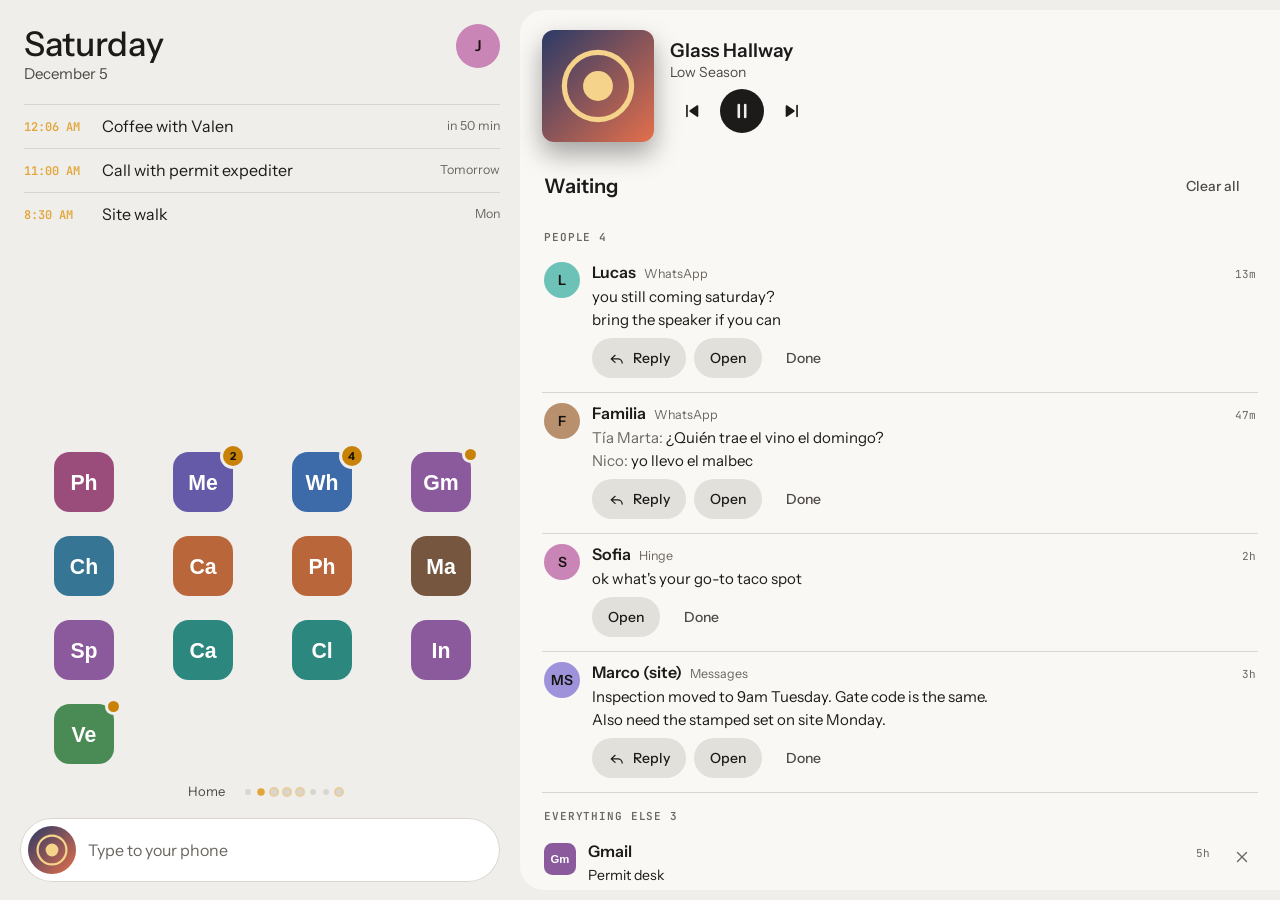
==== index.html @ f12e7530 "One bar 1.2: app drawer on swipe down, app names off by default - Swipe down on the pages opens ever" ====
<!doctype html>
<html lang="en">
<head>
<meta charset="utf-8">
<meta name="viewport" content="width=device-width,initial-scale=1,viewport-fit=cover,interactive-widget=resizes-content">
<title>Switchboard</title>
<link rel="stylesheet" href="https://fonts.googleapis.com/css2?family=Instrument+Sans:wght@400..700&family=JetBrains+Mono:wght@400;600&display=swap">
<style>
/* Switchboard · One bar.
   One still screen: today, sixteen apps, the bar. Tap the bar to type, swipe sideways for the next space,
   pull up for everything waiting. Unfolded, what's waiting sits beside home. */
:root{
  --bg:#171614; --sheet:#1c1a18; --raise:#252320; --field:#2d2a27; --line:#34302c;
  --ink:#efe9e0; --ink-2:#bab2a7; --ink-3:#9a9186;
  --brass:#e2a63b; --brass-ink:#1c1406; --lamp:#ffc04d; --lamp-glow:rgba(255,192,77,.5);
  --call:#e4473c; --live:#3cc79b; --link:#f1b955;
  --scrim:rgba(0,0,0,.56); --sel:rgba(226,166,59,.16); --press:rgba(255,255,255,.06);
  --av1:#d08a4c; --av2:#7aa3d6; --av3:#8fc07c; --av4:#c985b5; --av5:#d6b55d; --av6:#6cc2b6; --av7:#b9906d; --av8:#9e93da; --av-ink:#16130f;
  --font-ui:"Instrument Sans", ui-sans-serif, system-ui, -apple-system, "Segoe UI", Roboto, sans-serif;
  --font-mono:"JetBrains Mono", ui-monospace, "SF Mono", Menlo, Consolas, monospace;
  --spring:cubic-bezier(.22,1.28,.36,1); --glide:cubic-bezier(.2,.9,.25,1);
  --bar-h:88px; --icon-r:26%;
  color-scheme:dark;
}
@media (prefers-color-scheme: light){
  :root:not([data-theme="dark"]){
    --bg:#efeeea; --sheet:#f9f8f5; --raise:#ffffff; --field:#e2e0db; --line:#d9d6d0;
    --ink:#1c1b19; --ink-2:#4e4a45; --ink-3:#6b665f;
    --lamp:#c98208; --lamp-glow:rgba(217,143,18,.35); --link:#8a5400; --call:#c9332a; --live:#1d8a67;
    --scrim:rgba(24,20,16,.38); --sel:rgba(226,166,59,.24); --press:rgba(0,0,0,.05);
    color-scheme:light;
  }
}
:root[data-theme="light"]{
  --bg:#efeeea; --sheet:#f9f8f5; --raise:#ffffff; --field:#e2e0db; --line:#d9d6d0;
  --ink:#1c1b19; --ink-2:#4e4a45; --ink-3:#6b665f;
  --lamp:#c98208; --lamp-glow:rgba(217,143,18,.35); --link:#8a5400; --call:#c9332a; --live:#1d8a67;
  --scrim:rgba(24,20,16,.38); --sel:rgba(226,166,59,.24); --press:rgba(0,0,0,.05);
  color-scheme:light;
}
.app[data-skin="dark"]{
  --bg:#171614; --sheet:#1c1a18; --raise:#252320; --field:#2d2a27; --line:#34302c;
  --ink:#efe9e0; --ink-2:#bab2a7; --ink-3:#9a9186; --lamp:#ffc04d; --link:#f1b955; --call:#e4473c; --live:#3cc79b;
  --scrim:rgba(0,0,0,.56); --sel:rgba(226,166,59,.16); --press:rgba(255,255,255,.06); color-scheme:dark;
}
.app[data-skin="black"]{
  --bg:#000; --sheet:#0c0c0b; --raise:#161614; --field:#1d1c1a; --line:#272523;
  --ink:#efe9e0; --ink-2:#b3aba0; --ink-3:#958d82; --lamp:#ffc04d; --link:#f1b955; --call:#e4473c; --live:#3cc79b;
  --scrim:rgba(0,0,0,.7); --sel:rgba(226,166,59,.16); --press:rgba(255,255,255,.06); color-scheme:dark;
}
.app[data-skin="light"]{
  --bg:#efeeea; --sheet:#f9f8f5; --raise:#ffffff; --field:#e2e0db; --line:#d9d6d0;
  --ink:#1c1b19; --ink-2:#4e4a45; --ink-3:#6b665f; --lamp:#c98208; --link:#8a5400; --call:#c9332a; --live:#1d8a67;
  --scrim:rgba(24,20,16,.38); --sel:rgba(226,166,59,.24); --press:rgba(0,0,0,.05); color-scheme:light;
}

*{box-sizing:border-box;-webkit-tap-highlight-color:transparent}
html,body{margin:0;height:100%;overflow:hidden;background:var(--bg);overscroll-behavior:none}
body{font:16px/1.35 var(--font-ui);color:var(--ink);-webkit-font-smoothing:antialiased;user-select:none;-webkit-user-select:none}
button{font:inherit;color:inherit;background:none;border:0;padding:0;margin:0;cursor:pointer;text-align:inherit}
input,textarea{font:inherit;color:inherit;user-select:text;-webkit-user-select:text}
img{display:block}
[hidden]{display:none!important}
.i{width:22px;height:22px;flex:none;fill:none;stroke:currentColor;stroke-width:1.8;stroke-linecap:round;stroke-linejoin:round}
.i.sm{width:18px;height:18px}
.i.xs{width:15px;height:15px}
.mono{font-family:var(--font-mono)}
.sr{position:absolute;width:1px;height:1px;overflow:hidden;clip:rect(0 0 0 0);white-space:nowrap}

.app{position:fixed;inset:0;padding-top:env(safe-area-inset-top,0px);padding-bottom:env(safe-area-inset-bottom,0px);background:var(--bg);color:var(--ink);overflow:hidden;overflow:clip;display:flex}
.app[data-motion="still"] *{transition-duration:0s!important;animation-duration:0s!important}

/* ---------- home: the left (or only) pane ---------- */
#home{position:relative;flex:1 1 0;min-width:0;height:100%;display:flex;flex-direction:column;overflow:clip}
.app.wide #home{flex:0 0 50%;max-width:520px}
#top{flex:none;display:flex;align-items:flex-start;gap:12px;padding:22px 20px 6px 24px}
#date{flex:1;min-width:0;border-radius:12px;padding:2px 0}
#date .day{display:block;font-size:34px;line-height:40px;font-weight:500;letter-spacing:-.01em}
#date .dt{display:block;font-size:15px;line-height:20px;color:var(--ink-2)}
#date .dt b{font-weight:400;color:var(--lamp)}
#me{width:44px;height:44px;border-radius:50%;flex:none;position:relative;margin-top:2px}
.av{width:36px;height:36px;border-radius:12px;flex:none;display:grid;place-items:center;font-weight:600;font-size:14px;color:var(--av-ink);background:var(--av2);background-size:cover;background-position:center;position:relative}
.av.round{border-radius:50%}
.av.pic{color:transparent}
.av.c1{background-color:var(--av1)}.av.c2{background-color:var(--av2)}.av.c3{background-color:var(--av3)}.av.c4{background-color:var(--av4)}
.av.c5{background-color:var(--av5)}.av.c6{background-color:var(--av6)}.av.c7{background-color:var(--av7)}.av.c8{background-color:var(--av8)}
.av.op{background:var(--brass);color:var(--brass-ink)}
.av.app{background:none;border-radius:var(--icon-r);overflow:hidden}
.av.app img{width:100%;height:100%}
#me .av{width:44px;height:44px;border-radius:50%;font-size:15px}
#me .moon{position:absolute;right:-2px;bottom:-2px;width:18px;height:18px;border-radius:50%;background:var(--bg);display:grid;place-items:center;color:var(--lamp)}
#me .moon .i{width:13px;height:13px}

#stage{position:relative;flex:1;min-height:0;overflow:hidden;overflow:clip;touch-action:none}
#track{display:flex;height:100%;will-change:transform;transition:transform .42s var(--glide)}
#track.drag{transition:none}
.page{flex:0 0 100%;min-width:0;height:100%;display:flex;flex-direction:column;padding:0 20px 0 24px}
.glance{flex:0 1 auto;min-height:0;overflow:hidden;overflow:clip;padding-top:12px}
.g-row{width:100%;min-height:44px;display:flex;align-items:center;gap:14px;border-top:1px solid var(--line);padding:6px 0;border-radius:0}
.g-row:active{background:var(--press)}
.g-row .tm{width:64px;flex:none;white-space:nowrap;font:600 12px/1 var(--font-mono);color:var(--brass)}
.g-row .tt{flex:1;min-width:0;white-space:nowrap;overflow:hidden;text-overflow:ellipsis}
.g-row .rl{flex:none;font-size:12.5px;color:var(--ink-3)}
.g-row .gi{width:26px;height:26px;border-radius:var(--icon-r);overflow:hidden;flex:none}
.g-row .gi img{width:100%;height:100%}
.g-row .gt{flex:1;min-width:0;display:flex;flex-direction:column;line-height:1.25}
.g-row .gt b{font-weight:600;font-size:14.5px;white-space:nowrap;overflow:hidden;text-overflow:ellipsis}
.g-row .gt span{font-size:13.5px;color:var(--ink-2);white-space:nowrap;overflow:hidden;text-overflow:ellipsis}
.g-title{font-size:22px;line-height:28px;font-weight:600;padding:2px 0 10px}
.g-title-row{display:flex;align-items:baseline;justify-content:space-between}
.g-clear{height:36px;padding:0 4px;font-size:13px;font-weight:400;color:var(--ink-3)}
.quick{display:grid;grid-template-columns:repeat(2,minmax(0,1fr));gap:8px}
.qt{min-height:56px;border-radius:16px;background:var(--raise);display:flex;align-items:center;gap:12px;padding:8px 14px;color:var(--ink);text-align:left;min-width:0}
.qt .i{color:var(--ink-2)}
.qt span{min-width:0;display:flex;flex-direction:column;line-height:1.2}
.qt b{font-weight:500;font-size:14.5px;white-space:nowrap;overflow:hidden;text-overflow:ellipsis}
.qt small{font-size:12px;color:var(--ink-3)}
.qt.on{background:var(--brass);color:var(--brass-ink)}
.qt.on .i,.qt.on small{color:var(--brass-ink)}
.qt:active{transform:scale(.97)}
.g-quiet{border-top:1px solid var(--line);padding:12px 0;font-size:14px;color:var(--ink-3)}
.g-more{font-size:13px;color:var(--link);padding:8px 0}
.page .fill{flex:1 1 0;min-height:8px}
.grid{flex:none;display:grid;grid-template-columns:repeat(4,minmax(0,1fr));row-gap:14px;justify-items:center;padding-bottom:4px}
.tile{width:100%;max-width:92px;display:flex;flex-direction:column;align-items:center;gap:6px;position:relative;border-radius:16px;padding:2px 0;touch-action:none}
.tile .ico{width:60px;height:60px;border-radius:var(--icon-r);overflow:hidden;background:var(--raise);position:relative;transition:transform .25s var(--spring)}
.tile .ico img{width:100%;height:100%;pointer-events:none}
.tile .lbl{font-size:12px;line-height:16px;color:var(--ink-2);max-width:100%;white-space:nowrap;overflow:hidden;text-overflow:ellipsis;padding:0 2px}
.tile:active .ico{transform:scale(.92)}
.tile .bdg{position:absolute;top:-4px;left:calc(50% + 20px);min-width:20px;height:20px;padding:0 6px;border-radius:10px;background:var(--lamp);color:var(--brass-ink);font:700 11px/20px var(--font-ui);text-align:center;box-shadow:0 0 0 3px var(--bg)}
.tile .bdg.dot{min-width:0;width:11px;height:11px;padding:0;top:-1px;left:calc(50% + 24px)}
.app.nolabels .page .tile .lbl{display:none}
.app.nolabels .page .grid{row-gap:20px}
.tile.more .ico{display:grid;place-items:center;background:var(--field);color:var(--ink-2);font:600 15px var(--font-mono)}
.tile.lift .ico{transform:scale(1.1);box-shadow:0 10px 24px rgba(0,0,0,.35)}
.tile.ghost{position:fixed;z-index:60;pointer-events:none;width:84px}
.tile.ghost .ico{transform:scale(1.12);box-shadow:0 16px 30px rgba(0,0,0,.45)}
.tile.hold{visibility:hidden}
.grid.sorting .tile:not(.hold){transition:transform .2s var(--glide)}
.g-empty{grid-column:1/-1;text-align:center;font-size:14px;color:var(--ink-3);padding:20px 12px;line-height:1.45}

#dots{flex:none;height:44px;display:flex;align-items:center;justify-content:center;gap:10px}
#spacename{height:44px;padding:0 10px;font-size:13px;color:var(--ink-2);display:flex;align-items:center;gap:6px;border-radius:22px}
#spacename:active{background:var(--press)}
#dots .dts{display:flex;gap:7px;align-items:center}
#dots .dts i{width:6px;height:6px;border-radius:50%;background:var(--line);transition:background .2s,transform .2s}
#dots .dts i.on{background:var(--brass);transform:scale(1.25)}
#dots .dts i.lit{box-shadow:0 0 0 2px var(--lamp-glow)}
#dots{transition:background .2s;border-radius:22px;margin:0 12px;touch-action:none}
#dots.scrub{background:var(--raise)}
#dots.scrub .dts{gap:14px}
#dots.scrub .dts i{transform:scale(1.5)}
#dots.scrub .dts i.on{transform:scale(2.1)}
#dots.scrub #spacename{color:var(--brass);font-weight:600}

/* ---------- the bar ---------- */
#barwrap{flex:none;position:relative;padding:4px 20px 18px;z-index:30}
#bar{height:64px;border-radius:32px;background:var(--raise);display:flex;align-items:center;gap:8px;padding:0 8px;position:relative;touch-action:none;
  box-shadow:0 0 0 1px var(--line) inset;transition:box-shadow .2s}
.finding #bar,.replying #bar{box-shadow:0 0 0 2px var(--brass) inset}
#cover{width:48px;height:48px;border-radius:50%;flex:none;overflow:hidden;background:var(--field);position:relative}
#cover img{width:100%;height:100%;object-fit:cover}
#slash{width:40px;height:48px;flex:none;display:grid;place-items:center;color:var(--brass)}
#replyChip{flex:none;height:40px;display:flex;align-items:center;gap:6px;padding:0 6px 0 12px;border-radius:20px;background:var(--sel);font-size:14px;max-width:46%}
#replyChip b{font-weight:600;white-space:nowrap;overflow:hidden;text-overflow:ellipsis}
#replyChip button{width:32px;height:32px;display:grid;place-items:center;border-radius:50%;color:var(--ink-2)}
#q{flex:1;min-width:0;height:48px;background:transparent;border:0;outline:0;font-size:16px;padding:0 4px}
#q::placeholder{color:var(--ink-3)}
#wait{height:48px;min-width:48px;padding:0 14px;border-radius:24px;background:var(--field);display:flex;align-items:center;justify-content:center;gap:8px;font:600 13px var(--font-mono);flex:none}
#wait .lp{width:8px;height:8px;border-radius:50%;background:var(--ink-3)}
#wait.lit .lp{background:var(--lamp);box-shadow:0 0 8px var(--lamp-glow)}
#wait .i{color:var(--ink-2);width:16px;height:16px}
#clearq{width:48px;height:48px;border-radius:50%;display:grid;place-items:center;color:var(--ink-2);flex:none}
#send{width:48px;height:48px;border-radius:50%;display:grid;place-items:center;background:var(--brass);color:var(--brass-ink);flex:none}
.app.wide #wait{display:none}

/* ---------- answer card (what the phone says back) ---------- */
#answer{position:absolute;left:20px;right:20px;bottom:calc(100% - 2px);z-index:31;border-radius:20px;background:var(--sheet);box-shadow:0 0 0 1px var(--line) inset,0 14px 34px rgba(0,0,0,.35);
  padding:12px 12px 12px 14px;transform-origin:50% 100%;animation:ansIn .35s var(--spring)}
@keyframes ansIn{from{opacity:0;transform:translateY(12px) scale(.97)}}
.an-head{display:flex;align-items:center;gap:10px}
.an-head .av{width:28px;height:28px;border-radius:9px}
.an-head .av .i{width:16px;height:16px}
.an-head b{font-weight:600;color:var(--brass);font-size:14px}
.an-head small{font:11px var(--font-mono);color:var(--ink-3);flex:1}
.an-head .x{width:36px;height:36px;border-radius:50%;display:grid;place-items:center;color:var(--ink-3);margin:-6px -4px -6px 0}
.an-body{padding:8px 2px 0 38px;font-size:15px}
.an-body .k{font:600 11px var(--font-mono);letter-spacing:.06em;text-transform:uppercase;color:var(--ink-3)}
.an-body .t{font-size:22px;line-height:28px;font-weight:600;margin:2px 0}
.an-body .ln{color:var(--ink-2);font-size:14px;margin-top:2px}
.an-rows{margin-top:6px;display:grid;grid-template-columns:auto 1fr;column-gap:14px;row-gap:3px;font-size:14px}
.an-rows dt{color:var(--ink-3)}
.an-rows dd{margin:0;min-width:0;overflow:hidden;text-overflow:ellipsis}
.btns{display:flex;flex-wrap:wrap;gap:8px;margin-top:10px}
.bt{height:40px;padding:0 16px;border-radius:20px;background:var(--field);font-size:14px;font-weight:500;display:inline-flex;align-items:center;gap:8px}
.bt.pri{background:var(--brass);color:var(--brass-ink)}
.bt.ghost{background:transparent;color:var(--ink-2)}
.bt:active{filter:brightness(1.12);transform:scale(.97)}
.bt .i{width:17px;height:17px}

/* ---------- find: what the bar shows while you type ---------- */
#find{position:absolute;left:0;right:0;top:0;bottom:var(--bar-h);z-index:20;background:var(--bg);display:flex;flex-direction:column;
  opacity:0;transform:translateY(10px);pointer-events:none;transition:opacity .18s,transform .25s var(--glide)}
.finding #find{opacity:1;transform:none;pointer-events:auto}
.f-scroll{flex:1;min-height:0;overflow-y:auto;overscroll-behavior:contain;padding:14px 16px 6px;touch-action:pan-y}
.f-scroll.rev{display:flex;flex-direction:column-reverse}
.f-sec{padding:4px 0}
.f-h{font:600 11px var(--font-mono);letter-spacing:.08em;text-transform:uppercase;color:var(--ink-3);padding:10px 8px 6px;display:flex;justify-content:space-between}
.f-row{width:100%;min-height:52px;display:flex;align-items:center;gap:12px;padding:6px 8px;border-radius:14px}
.f-row:active,.f-row.hi{background:var(--sel)}
.f-row .ri{width:36px;height:36px;border-radius:var(--icon-r);overflow:hidden;flex:none;display:grid;place-items:center;background:var(--field);color:var(--ink-2)}
.f-row .ri img{width:100%;height:100%}
.f-row .ri.cmd{font:600 15px var(--font-mono);color:var(--brass);background:var(--raise)}
.f-row .rt{flex:1;min-width:0;display:flex;flex-direction:column;line-height:1.25}
.f-row .rt b{font-weight:500;white-space:nowrap;overflow:hidden;text-overflow:ellipsis}
.f-row .rt b code{font-family:var(--font-mono);font-size:14px}
.f-row .rt span{font-size:13px;color:var(--ink-3);white-space:nowrap;overflow:hidden;text-overflow:ellipsis}
.f-row .rk{font:12px var(--font-mono);color:var(--ink-3);flex:none}
.f-row.calc .rt b{font-size:24px;font-weight:600}
.f-row .mini{width:40px;height:40px;border-radius:50%;display:grid;place-items:center;background:var(--field);flex:none}
.f-foot{flex:none;padding:8px 16px 4px;border-top:1px solid var(--line)}
.recent{display:flex;gap:6px;overflow-x:auto;padding:4px 0 6px;scrollbar-width:none}
.recent::-webkit-scrollbar{display:none}
.recent .tile{width:68px;flex:none}
.recent .tile .ico{width:48px;height:48px}
.chips{display:flex;gap:6px;overflow-x:auto;padding:4px 0 6px;scrollbar-width:none}
.chips::-webkit-scrollbar{display:none}
.chip{height:36px;padding:0 14px;border-radius:18px;background:var(--raise);font:13px var(--font-mono);color:var(--ink-2);white-space:nowrap;flex:none;display:flex;align-items:center}
.az-wrap{position:relative}
.az-letter{font:600 12px var(--font-mono);color:var(--ink-3);padding:12px 8px 6px;border-bottom:1px solid var(--line);margin-bottom:8px}
.az-grid{display:grid;grid-template-columns:repeat(4,minmax(0,1fr));row-gap:12px;justify-items:center}
.az-grid .tile .ico{width:52px;height:52px}
#azstrip{position:absolute;right:2px;top:14px;bottom:8px;width:24px;display:flex;flex-direction:column;justify-content:space-between;align-items:center;touch-action:none;z-index:3}
#azstrip span{font:600 10px/1 var(--font-mono);color:var(--ink-3);padding:1px 0}
#azbubble{position:absolute;right:40px;width:56px;height:56px;border-radius:50%;background:var(--brass);color:var(--brass-ink);display:grid;place-items:center;font:600 24px var(--font-mono);z-index:4;pointer-events:none}
.f-scroll.has-az{padding-right:30px}
.f-empty{text-align:center;color:var(--ink-3);font-size:14px;padding:24px}

/* ---------- sheets ---------- */
#scrim{position:absolute;inset:0;background:var(--scrim);z-index:40;opacity:0;pointer-events:none;transition:opacity .25s}
#scrim.on{opacity:1;pointer-events:auto}
#scrim.soft{background:rgba(0,0,0,.32)}
.app.bar-up #barwrap{z-index:45}
.sheet{position:absolute;left:0;right:0;margin:0 auto;bottom:0;max-width:640px;max-height:calc(100% - 40px);z-index:41;background:var(--sheet);border-radius:24px 24px 0 0;
  display:flex;flex-direction:column;transform:translate3d(0,100%,0);visibility:hidden;box-shadow:0 -14px 40px rgba(0,0,0,.35);
  transition:transform .3s cubic-bezier(.3,.7,.4,1),visibility 0s linear .3s}
.sheet.on{transform:none;visibility:visible;transition:transform .45s cubic-bezier(.2,1,.3,1),visibility 0s}
.sheet.drag{transition:none!important;visibility:visible}
.sheet.above-bar{bottom:var(--bar-h);border-radius:24px;left:12px;right:12px;max-height:calc(100% - var(--bar-h) - 24px)}
.sh-grab{flex:none;height:22px;display:grid;place-items:center;touch-action:none}
.sh-grab i{width:40px;height:4px;border-radius:2px;background:var(--line)}
.sh-body{flex:1;min-height:0;overflow-y:auto;overscroll-behavior:contain;padding:0 18px 20px;touch-action:pan-y}
.sh-title{display:flex;align-items:center;gap:10px;padding:2px 2px 10px}
.sh-title h2{flex:1;margin:0;font-size:20px;line-height:26px;font-weight:600}
.sh-title .bt{height:36px}
.sec-h{font:600 11px var(--font-mono);letter-spacing:.08em;text-transform:uppercase;color:var(--ink-3);padding:16px 2px 8px;display:flex;align-items:center;gap:8px}
.sec-h:first-child{padding-top:4px}
.sec-h .n{color:var(--ink-3)}
.quiet{color:var(--ink-3);font-size:14px;padding:8px 2px 4px}

/* waiting */
.cv{display:flex;gap:12px;padding:10px 2px 14px;border-bottom:1px solid var(--line)}
.cv:last-of-type{border-bottom:0}
.cv.replying{background:var(--sel);border-radius:14px;margin:0 -8px;padding:10px 10px 14px}
.cv-main{flex:1;min-width:0}
.cv-head{display:flex;align-items:baseline;gap:8px;min-width:0}
.cv-head b{font-weight:600;white-space:nowrap;overflow:hidden;text-overflow:ellipsis}
.cv-head span{font-size:12.5px;color:var(--ink-3);white-space:nowrap}
.cv-head time{font:11px var(--font-mono);color:var(--ink-3);margin-left:auto;flex:none}
.cv-line{font-size:15px;margin-top:3px;overflow-wrap:anywhere}
.cv-line em{font-style:normal;color:var(--ink-3)}
.cv-line.me{color:var(--ink-2)}
.cv-line.me::before{content:"You: ";color:var(--ink-3)}
.cv-line.old{color:var(--ink-2)}
.cv .btns{margin-top:8px}
.ag{width:100%;display:flex;gap:12px;align-items:flex-start;padding:10px 2px;border-bottom:1px solid var(--line);position:relative}
.ag:last-of-type{border-bottom:0}
.ag .gi{width:32px;height:32px;border-radius:var(--icon-r);overflow:hidden;flex:none;margin-top:2px}
.ag .gi img{width:100%;height:100%}
.ag .gm{flex:1;min-width:0}
.ag .gm .cv-line{font-size:14px;color:var(--ink-2);display:-webkit-box;-webkit-line-clamp:2;-webkit-box-orient:vertical;overflow:hidden}
.ag .x{width:40px;height:40px;border-radius:50%;display:grid;place-items:center;color:var(--ink-3);flex:none;margin:-4px -6px 0 0}
.ag .x:active{background:var(--press)}
.ph{display:flex;align-items:center;gap:12px;min-height:48px;padding:4px 2px}
.ph .gi{width:32px;height:32px;border-radius:10px;display:grid;place-items:center;background:var(--brass);color:var(--brass-ink);flex:none}
.ph .gi .i{width:17px;height:17px}
.ph .tx{flex:1;min-width:0;font-size:15px}
.ph .tx small{display:block;font-size:12.5px;color:var(--ink-3)}
.ph .mono{font-size:12.5px;color:var(--brass)}
.perm{border-radius:16px;background:var(--raise);padding:14px;margin:4px 0 8px;font-size:14px;color:var(--ink-2)}
.perm b{display:block;color:var(--ink);font-size:15px;margin-bottom:2px}
.earlier-tg{width:100%;height:44px;display:flex;align-items:center;gap:8px;color:var(--ink-3);font-size:13px}

/* lists in sheets */
.row{width:100%;min-height:52px;display:flex;align-items:center;gap:12px;padding:6px 2px;border-radius:12px}
.row:active{background:var(--press)}
.row .ri{width:34px;height:34px;border-radius:10px;display:grid;place-items:center;background:var(--field);color:var(--ink-2);flex:none;overflow:hidden}
.row .ri img{width:100%;height:100%}
.row .rt{flex:1;min-width:0;line-height:1.25}
.row .rt b{display:block;font-weight:500;white-space:nowrap;overflow:hidden;text-overflow:ellipsis}
.row .rt small{display:block;font-size:13px;color:var(--ink-3);white-space:nowrap;overflow:hidden;text-overflow:ellipsis}
.row .rr{font:12.5px var(--font-mono);color:var(--ink-3);flex:none}
.row .lampdot{width:8px;height:8px;border-radius:50%;background:var(--lamp);box-shadow:0 0 8px var(--lamp-glow);flex:none}
.row.on{background:var(--sel)}
.row .more{width:40px;height:40px;border-radius:50%;display:grid;place-items:center;color:var(--ink-3);flex:none}
.check{width:24px;height:24px;border-radius:8px;border:2px solid var(--line);display:grid;place-items:center;flex:none;color:transparent}
.check.on{background:var(--brass);border-color:var(--brass);color:var(--brass-ink)}
.check .i{width:15px;height:15px;stroke-width:2.6}
.day-h{font:600 12px var(--font-mono);color:var(--ink-3);padding:14px 2px 4px;letter-spacing:.04em}
.ev{width:100%;display:flex;gap:14px;align-items:center;min-height:50px;padding:6px 2px;border-top:1px solid var(--line)}
.ev .tm{width:64px;white-space:nowrap;flex:none;font:600 12px var(--font-mono);color:var(--brass)}
.ev .bar{width:3px;align-self:stretch;border-radius:2px;flex:none}
.ev .rt{flex:1;min-width:0}
.ev .rt b{display:block;font-weight:500}
.ev .rt small{display:block;font-size:13px;color:var(--ink-3)}
.seg{display:flex;background:var(--field);border-radius:14px;padding:3px;gap:3px}
.seg button{flex:1;height:38px;border-radius:11px;font-size:14px;color:var(--ink-2)}
.seg button.on{background:var(--raise);color:var(--ink);font-weight:600;box-shadow:0 1px 3px rgba(0,0,0,.2)}
.swatches{display:flex;gap:10px;flex-wrap:wrap;padding:4px 0}
.sw{width:36px;height:36px;border-radius:50%;box-shadow:0 0 0 2px var(--sheet),0 0 0 3px transparent}
.sw.on{box-shadow:0 0 0 2px var(--sheet),0 0 0 4px var(--ink)}
.inp{width:100%;height:46px;border-radius:12px;border:1px solid var(--line);background:var(--raise);padding:0 14px;outline:0;font-size:16px}
.inp:focus{border-color:var(--brass)}
.lbl-s{font-size:13px;color:var(--ink-3);padding:12px 2px 6px;display:block}
.chipset{display:flex;flex-wrap:wrap;gap:8px}
.chipset button{height:38px;padding:0 14px;border-radius:19px;background:var(--field);font-size:14px;display:flex;align-items:center;gap:6px}
.chipset button.on{background:var(--sel);box-shadow:0 0 0 1px var(--brass) inset;color:var(--ink)}
.toggle{width:46px;height:28px;border-radius:14px;background:var(--field);position:relative;flex:none;transition:background .2s}
.toggle::after{content:"";position:absolute;left:3px;top:3px;width:22px;height:22px;border-radius:50%;background:var(--ink-2);transition:transform .25s var(--spring),background .2s}
.toggle.on{background:var(--brass)}
.toggle.on::after{transform:translateX(18px);background:var(--brass-ink)}

/* you */
.you-card{border-radius:20px;overflow:hidden;background:var(--raise);margin:2px 0 6px}
.you-banner{height:84px;background:var(--brass);background-size:cover;background-position:center}
.you-id{padding:0 16px 16px;margin-top:-34px;position:relative}
.you-id .av{width:72px;height:72px;border-radius:50%;font-size:24px;box-shadow:0 0 0 5px var(--raise)}
.you-id h3{margin:10px 0 0;font-size:22px;line-height:28px;font-weight:600}
.you-id p{margin:2px 0 0;color:var(--ink-2);font-size:14px}
.you-id .status{display:inline-block;margin-top:8px;padding:6px 12px;border-radius:14px;background:var(--field);font-size:13.5px;color:var(--ink-2)}
.qr-big{background:#fff;border-radius:18px;padding:10px;width:min(100%,300px);margin:10px auto 6px}
.qr-big svg{display:block;width:100%;height:auto}
.qr-cap{text-align:center;font:13px var(--font-mono);color:var(--ink-2);padding-bottom:6px}
.qrpick{display:flex;gap:6px;overflow-x:auto;padding:2px 0 8px;scrollbar-width:none}
.qrpick::-webkit-scrollbar{display:none}
.qrpick button{height:36px;padding:0 12px;border-radius:18px;background:var(--field);font-size:13.5px;display:flex;align-items:center;gap:6px;flex:none}
.qrpick button.on{background:var(--brass);color:var(--brass-ink)}
.lkrow{display:flex;gap:8px;align-items:center;margin-bottom:8px}
.lkrow select{height:46px;border-radius:12px;border:1px solid var(--line);background:var(--raise);color:var(--ink);font:inherit;padding:0 8px;flex:none;width:126px}
.lkrow .inp{flex:1}
.lkrow .x{width:40px;height:40px;display:grid;place-items:center;color:var(--ink-3);border-radius:50%}
.cmdlist .cmdrow{width:100%;display:flex;gap:12px;align-items:baseline;padding:8px 2px;border-radius:10px}
.cmdlist .cmdrow code{font:13.5px var(--font-mono);color:var(--brass);flex:none;min-width:92px}
.cmdlist .cmdrow span{font-size:14px;color:var(--ink-2)}
.note{display:flex;gap:10px;padding:10px 2px;border-bottom:1px solid var(--line);align-items:flex-start}
.note p{flex:1;margin:0;font-size:15px;white-space:pre-wrap;overflow-wrap:anywhere;user-select:text;-webkit-user-select:text}
.note time{display:block;font:11px var(--font-mono);color:var(--ink-3);margin-top:4px}

/* ---------- unfolded: home on the left, what's waiting on the right ---------- */
#side{display:none}
.app.wide #side{display:flex;flex:1 1 0;min-width:0;flex-direction:column;background:var(--sheet);border-radius:24px 0 0 24px;margin:10px 0 10px 0;overflow:hidden}
#sideNow{flex:none}
#sideBody{flex:1;min-height:0;overflow-y:auto;padding:16px 22px 22px;touch-action:pan-y}
.nowcard{display:flex;gap:16px;align-items:center;padding:20px 22px 8px}
.nowcard .art{width:112px;height:112px;border-radius:12px;overflow:hidden;flex:none;background:var(--field);box-shadow:0 12px 26px rgba(0,0,0,.35)}
.nowcard .art img{width:100%;height:100%;object-fit:cover}
.nowcard .meta{flex:1;min-width:0}
.nowcard .meta b{display:block;font-size:19px;line-height:24px;font-weight:600;white-space:nowrap;overflow:hidden;text-overflow:ellipsis}
.nowcard .meta span{display:block;color:var(--ink-2);font-size:14px;white-space:nowrap;overflow:hidden;text-overflow:ellipsis}
.nowcard .ctl{display:flex;gap:6px;margin-top:8px;align-items:center}
.ctlb{width:44px;height:44px;border-radius:50%;display:grid;place-items:center}
.ctlb.play{background:var(--ink);color:var(--bg)}
.app.wide .sheet{max-width:560px}

/* ---------- toast ---------- */
#toast{position:absolute;left:50%;top:18px;transform:translate(-50%,-10px);z-index:70;background:var(--ink);color:var(--bg);font-size:14px;font-weight:500;
  padding:10px 16px;border-radius:20px;opacity:0;pointer-events:none;transition:opacity .2s,transform .3s var(--spring);max-width:calc(100% - 40px);text-align:center}
#toast.on{opacity:1;transform:translate(-50%,0)}
.app.wide #toast{left:25%}

/* ---------- the player: big album art (carried over) ---------- */
@keyframes msgIn{from{opacity:0;transform:translateY(8px)}}
.icon-btn{width:40px;height:40px;border-radius:12px;display:grid;place-items:center;color:var(--ink-2);flex:none;position:relative}
.player{position:absolute;left:0;right:0;bottom:0;height:min(92%,780px);max-width:640px;margin:0 auto;z-index:50;--pl:#3a3530;color:#fff;background:#0b0a09;overflow:hidden;
  border-radius:24px 24px 0 0;box-shadow:0 -14px 40px rgba(0,0,0,.45);will-change:transform;contain:layout paint;
  transform:translate3d(0,100%,0);visibility:hidden;touch-action:none;
  transition:transform .3s cubic-bezier(.3,.7,.4,1),visibility 0s linear .3s}
.player.on{transform:none;visibility:visible;transition:transform .5s cubic-bezier(.2,1,.3,1),visibility 0s}
.player.drag{transition:none!important}
.pl-grab{position:absolute;top:8px;left:50%;width:40px;height:5px;margin-left:-20px;border-radius:3px;background:rgba(255,255,255,.45);z-index:2}
.pl-body>:not(.pl-stage){opacity:0;transition:opacity .15s}
.player.on .pl-body>:not(.pl-stage){opacity:1;transition:opacity .35s .12s}
.pl-art.flying{animation:none!important}
.pl-bg{position:absolute;inset:0;background-color:var(--pl);background-size:cover;background-position:center}
.pl-bg::after{content:"";position:absolute;inset:0;background:linear-gradient(180deg,rgba(0,0,0,.25),rgba(0,0,0,.6) 70%)}
.pl-body{position:relative;height:100%;overflow-y:auto;overscroll-behavior:contain;display:flex;flex-direction:column;padding:20px 22px calc(16px + env(safe-area-inset-bottom,0px))}
.pl-top{display:flex;align-items:center;gap:8px;flex:none}
.pl-top .icon-btn{color:#fff;background:rgba(255,255,255,.1)}
.pl-from{flex:1;text-align:center;line-height:1.2}
.pl-from small{display:block;font-size:10.5px;letter-spacing:.1em;text-transform:uppercase;color:#c9c5c0}
.pl-from b{font-size:14px}
.pl-stage{flex:1;min-height:0;display:grid;place-items:center;padding:10px 0 14px}
.pl-art{width:min(100%,36vh,400px);aspect-ratio:1;border-radius:14px;overflow:hidden;background:rgba(255,255,255,.08);
  box-shadow:0 24px 50px -14px rgba(0,0,0,.65),0 0 0 1px rgba(255,255,255,.06);
  transform:scale(.9);transition:transform .5s var(--spring);touch-action:pan-y}
.player.playing .pl-art{transform:none}
.pl-art.drag{transition:none;animation:none}
.pl-art img{width:100%;height:100%;object-fit:cover;display:block;user-select:none;-webkit-user-drag:none}
.pl-art.swap img{animation:plIn .5s var(--spring)}
.pl-art.swap.back img{animation-name:plInBack}
@keyframes plIn{from{transform:translateX(40%) scale(.9);opacity:0}}
@keyframes plInBack{from{transform:translateX(-40%) scale(.9);opacity:0}}
.pl-noart{width:100%;height:100%;display:grid;place-items:center;background:linear-gradient(135deg,var(--pl),#222)}
.pl-noart .i{width:30%;height:30%;color:rgba(255,255,255,.8)}
.pl-meta{flex:none;min-width:0}
.pl-t b{display:block;font:800 24px/1.2 "Instrument Sans",ui-sans-serif,system-ui,sans-serif;font-stretch:100%;letter-spacing:-.01em;color:#fff;white-space:nowrap;overflow:hidden;text-overflow:ellipsis}
.pl-t span{display:block;font:500 15.5px/1.3 "Instrument Sans",ui-sans-serif,system-ui,sans-serif;color:#d9d6d2;margin-top:3px;white-space:nowrap;overflow:hidden;text-overflow:ellipsis}
.pl-t.swap{animation:msgIn .45s var(--spring)}
.pl-prog{flex:none;margin-top:18px;min-height:30px}
.pl-bar{position:relative;height:5px;border-radius:3px;background:rgba(255,255,255,.22);touch-action:none;padding:0;cursor:pointer}
.pl-prog.seek .pl-bar::before{content:"";position:absolute;inset:-14px 0}
.pl-bar i{position:absolute;inset:0;border-radius:3px;background:#fff;transform-origin:0 50%;transform:scaleX(var(--p,0));transition:transform .5s linear}
.pl-bar .pl-k{position:absolute;inset:0;transform:translate3d(calc(var(--p,0) * 100%),0,0);transition:transform .5s linear;pointer-events:none}
.pl-bar em{position:absolute;left:0;top:50%;width:13px;height:13px;margin:-6.5px 0 0 -6.5px;border-radius:50%;background:#fff;opacity:0;transform:scale(.4);transition:opacity .15s,transform .2s var(--spring)}
.pl-prog.seek .pl-bar em{opacity:1;transform:scale(.7)}
.pl-prog.active .pl-bar{transform:scaleY(1.4)}
.pl-prog.active .pl-bar i,.pl-prog.active .pl-bar .pl-k{transition:none}
.pl-prog.active .pl-bar em{transform:scale(1.3)}
.pl-times{display:flex;justify-content:space-between;font:600 12px/1 var(--font-ui);color:#c9c5c0;margin-top:9px;font-variant-numeric:tabular-nums}
.pl-ctrl{flex:none;display:flex;align-items:center;justify-content:center;gap:34px;margin:10px 0 12px}
.pl-ctrl .icon-btn{width:56px;height:56px;color:#fff}
.pl-ctrl .icon-btn .i{width:32px;height:32px}
.pl-ctrl .icon-btn:active{background:rgba(255,255,255,.1);transform:scale(.9)}
.pl-play{width:76px;height:76px;border-radius:50%;background:#fff;color:#111;display:grid;place-items:center;box-shadow:0 10px 30px rgba(0,0,0,.35);transition:transform .25s var(--spring)}
.pl-play .i{width:34px;height:34px}
.pl-play:active{transform:scale(.9)}
.pl-open{flex:none;align-self:center;display:flex;align-items:center;gap:8px;height:40px;padding:0 16px 0 10px;border-radius:20px;background:rgba(255,255,255,.12);font:600 13.5px/1 var(--font-ui)}
.pl-open img{width:22px;height:22px;border-radius:var(--icon-r)}
</style>
</head>
<body>
<svg width="0" height="0" style="position:absolute" aria-hidden="true">
  <symbol id="i-panel" viewBox="0 0 24 24"><circle cx="6" cy="6" r="1.9"/><circle cx="12" cy="6" r="1.9"/><circle cx="18" cy="6" r="1.9"/><circle cx="6" cy="12" r="1.9"/><circle cx="12" cy="12" r="1.9" fill="currentColor"/><circle cx="18" cy="12" r="1.9"/><circle cx="6" cy="18" r="1.9"/><circle cx="12" cy="18" r="1.9"/><circle cx="18" cy="18" r="1.9"/><path d="M12 12c2 3 4 4 6 6"/></symbol>
  <symbol id="i-spaces" viewBox="0 0 24 24"><rect x="3" y="4" width="5" height="16" rx="1.6"/><path d="M11.5 6.5h9M11.5 10.5h6M11.5 14.5h9M11.5 18.5h5"/></symbol>
  <symbol id="i-inbox" viewBox="0 0 24 24"><path d="M5 4.5h14a2 2 0 0 1 2 2v8.5a2 2 0 0 1-2 2h-7l-4.5 3.5V17H5a2 2 0 0 1-2-2V6.5a2 2 0 0 1 2-2z"/></symbol>
  <symbol id="i-bell" viewBox="0 0 24 24"><path d="M6 16v-5a6 6 0 0 1 12 0v5l1.5 2.2h-15zM10 20.6a2.3 2.3 0 0 0 4 0"/></symbol>
  <symbol id="i-bell-off" viewBox="0 0 24 24"><path d="M6 16v-5a6 6 0 0 1 9.4-4.9M18 11v5l1.5 2.2H8.5M3.5 3.5l17 17M10 20.6a2.3 2.3 0 0 0 4 0"/></symbol>
  <symbol id="i-user" viewBox="0 0 24 24"><circle cx="12" cy="8.5" r="3.6"/><path d="M5 20c1.2-3.6 4-5.2 7-5.2s5.8 1.6 7 5.2"/></symbol>
  <symbol id="i-search" viewBox="0 0 24 24"><circle cx="11" cy="11" r="6.5"/><path d="M16 16l4.5 4.5"/></symbol>
  <symbol id="i-plus" viewBox="0 0 24 24"><path d="M12 5v14M5 12h14"/></symbol>
  <symbol id="i-send" viewBox="0 0 24 24"><path d="M12 19V5.5M6 11l6-6 6 6"/></symbol>
  <symbol id="i-people" viewBox="0 0 24 24"><circle cx="9" cy="8.5" r="3.2"/><path d="M3.5 19.5c.8-3.1 3-4.7 5.5-4.7s4.7 1.6 5.5 4.7"/><circle cx="17" cy="9" r="2.5"/><path d="M16.3 14.4c2.3 0 3.8 1.4 4.3 3.8"/></symbol>
  <symbol id="i-menu" viewBox="0 0 24 24"><path d="M4 6.5h16M4 12h10M4 17.5h16"/></symbol>
  <symbol id="i-back" viewBox="0 0 24 24"><path d="M15 5l-7 7 7 7"/></symbol>
  <symbol id="i-dots" viewBox="0 0 24 24"><path d="M6 12h.01M12 12h.01M18 12h.01" stroke-width="3"/></symbol>
  <symbol id="i-play" viewBox="0 0 24 24"><path d="M8 5.5v13l10.5-6.5z" fill="currentColor" stroke="none"/></symbol>
  <symbol id="i-pause" viewBox="0 0 24 24"><path d="M8.5 5.5v13M15.5 5.5v13" stroke-width="2.8"/></symbol>
  <symbol id="i-next" viewBox="0 0 24 24"><path d="M6 6.5l8 5.5-8 5.5z" fill="currentColor"/><path d="M17.5 6v12"/></symbol>
  <symbol id="i-prev" viewBox="0 0 24 24"><path d="M18 6.5L10 12l8 5.5z" fill="currentColor"/><path d="M6.5 6v12"/></symbol>
  <symbol id="i-hash" viewBox="0 0 24 24"><path d="M9.5 4L7.5 20M16.5 4l-2 16M4.5 9h16M3.5 15h16"/></symbol>
  <symbol id="i-speaker" viewBox="0 0 24 24"><path d="M4 9.5h3.5L12 5.5v13l-4.5-4H4zM15.5 9a4 4 0 0 1 0 6M18 6.5a7.5 7.5 0 0 1 0 11"/></symbol>
  <symbol id="i-calendar" viewBox="0 0 24 24"><rect x="3.5" y="5" width="17" height="15.5" rx="2.5"/><path d="M3.5 10h17M8 3v4M16 3v4"/></symbol>
  <symbol id="i-check" viewBox="0 0 24 24"><path d="M5 12.5l4.5 4.5L19 7"/></symbol>
  <symbol id="i-checks" viewBox="0 0 24 24"><path d="M2.5 12.5L7 17l9.5-10M12 16l1 1 9-10"/></symbol>
  <symbol id="i-x" viewBox="0 0 24 24"><path d="M6 6l12 12M18 6L6 18"/></symbol>
  <symbol id="i-sliders" viewBox="0 0 24 24"><path d="M4 7h9M18 7h2M4 17h3M11 17h9"/><circle cx="15.5" cy="7" r="2.3"/><circle cx="8.5" cy="17" r="2.3"/></symbol>
  <symbol id="i-pin" viewBox="0 0 24 24"><path d="M9 3.5h6l-1 5.5 3.5 3.5h-11L10 9zM12 12.5v8"/></symbol>
  <symbol id="i-eye-off" viewBox="0 0 24 24"><path d="M3.5 3.5l17 17M10.6 6.1A9 9 0 0 1 12 6c5 0 8.4 4 9.4 6-.5 1-1.6 2.6-3.2 4M6.5 7.8C4.7 9.1 3.3 10.9 2.6 12c1 2 4.4 6 9.4 6 1.5 0 2.8-.3 4-.9M9.9 10a3 3 0 0 0 4.1 4.1"/></symbol>
  <symbol id="i-eye" viewBox="0 0 24 24"><path d="M2.6 12c1-2 4.4-6 9.4-6s8.4 4 9.4 6c-1 2-4.4 6-9.4 6s-8.4-4-9.4-6z"/><circle cx="12" cy="12" r="3"/></symbol>
  <symbol id="i-trash" viewBox="0 0 24 24"><path d="M4 7h16M9.5 7V4.5h5V7M6.5 7l1 13h9l1-13"/></symbol>
  <symbol id="i-info" viewBox="0 0 24 24"><circle cx="12" cy="12" r="9"/><path d="M12 11v5.5M12 7.6h.01" stroke-width="2.2"/></symbol>
  <symbol id="i-layers" viewBox="0 0 24 24"><path d="M12 4l8.5 4.5L12 13 3.5 8.5zM3.5 12.5L12 17l8.5-4.5M3.5 16.5L12 21l8.5-4.5"/></symbol>
  <symbol id="i-bolt" viewBox="0 0 24 24"><path d="M13 3L5 13.5h6L10 21l8-10.5h-6z"/></symbol>
  <symbol id="i-timer" viewBox="0 0 24 24"><circle cx="12" cy="13.5" r="7.5"/><path d="M12 13.5V9.5M9.5 2.5h5M18.5 6l1.5-1.5"/></symbol>
  <symbol id="i-alarm" viewBox="0 0 24 24"><circle cx="12" cy="13" r="7"/><path d="M12 9.5V13l2.5 2M4 5.5l3-2.5M20 5.5l-3-2.5M7 19l-1.5 2M17 19l1.5 2"/></symbol>
  <symbol id="i-note" viewBox="0 0 24 24"><rect x="5" y="3.5" width="14" height="17" rx="2.2"/><path d="M8.5 8.5h7M8.5 12.5h7M8.5 16.5h4"/></symbol>
  <symbol id="i-calc" viewBox="0 0 24 24"><rect x="5" y="3" width="14" height="18" rx="2.5"/><path d="M8.5 7.5h7"/><path d="M8.7 12h.01M12 12h.01M15.3 12h.01M8.7 16h.01M12 16h.01M15.3 16h.01" stroke-width="2.4"/></symbol>
  <symbol id="i-globe" viewBox="0 0 24 24"><circle cx="12" cy="12" r="9"/><path d="M3 12h18M12 3c2.4 2.5 3.5 5.8 3.5 9s-1.1 6.5-3.5 9c-2.4-2.5-3.5-5.8-3.5-9S9.6 5.5 12 3z"/></symbol>
  <symbol id="i-phone" viewBox="0 0 24 24"><path d="M6.6 3.5h2.9l1.5 4.4-2 1.5a11 11 0 0 0 5.6 5.6l1.5-2 4.4 1.5v2.9a2 2 0 0 1-2 2C11 19.4 4.6 13 4.6 5.5a2 2 0 0 1 2-2z"/></symbol>
  <symbol id="i-moon" viewBox="0 0 24 24"><path d="M20 14.5A8 8 0 0 1 9.5 4a8 8 0 1 0 10.5 10.5z"/></symbol>
  <symbol id="i-chev" viewBox="0 0 24 24"><path d="M6 9l6 6 6-6"/></symbol>
  <symbol id="i-chev-r" viewBox="0 0 24 24"><path d="M9.5 6l6 6-6 6"/></symbol>
  <symbol id="i-jack" viewBox="0 0 24 24"><path d="M12 2.5v5M8.5 7.5h7v4.5a3.5 3.5 0 0 1-7 0zM12 15.5v6"/></symbol>
  <symbol id="i-reply" viewBox="0 0 24 24"><path d="M10 7.5L4.5 12.5l5.5 5M4.5 12.5h9.5a6 6 0 0 1 6 6"/></symbol>
  <symbol id="i-copy" viewBox="0 0 24 24"><rect x="8.5" y="8.5" width="11.5" height="11.5" rx="2.2"/><path d="M15.5 8.5V6a2 2 0 0 0-2-2H6a2 2 0 0 0-2 2v7.5a2 2 0 0 0 2 2h2.5"/></symbol>
  <symbol id="i-open" viewBox="0 0 24 24"><path d="M14 4h6v6M20 4l-8.5 8.5M18 14v5a1 1 0 0 1-1 1H5a1 1 0 0 1-1-1V7a1 1 0 0 1 1-1h5"/></symbol>
  <symbol id="i-up" viewBox="0 0 24 24"><path d="M12 19V5.5M6.5 11l5.5-5.5 5.5 5.5"/></symbol>
  <symbol id="i-down" viewBox="0 0 24 24"><path d="M12 5v13.5M6.5 13l5.5 5.5 5.5-5.5"/></symbol>
  <symbol id="i-edit" viewBox="0 0 24 24"><path d="M4.5 19.5l1-4.5L16 4.5a2.1 2.1 0 0 1 3 3L8.5 18zM14 6.5l3 3"/></symbol>
  <symbol id="i-shield" viewBox="0 0 24 24"><path d="M12 3l7.5 3v6c0 4.5-3.2 7.7-7.5 9-4.3-1.3-7.5-4.5-7.5-9V6z"/><path d="M9 12l2.2 2.2L15.5 10"/></symbol>
  <symbol id="i-contrast" viewBox="0 0 24 24"><circle cx="12" cy="12" r="8.5"/><path d="M12 3.5a8.5 8.5 0 0 1 0 17z" fill="currentColor" stroke="none"/></symbol>
  <symbol id="i-grid" viewBox="0 0 24 24"><rect x="4" y="4" width="6.5" height="6.5" rx="1.8"/><rect x="13.5" y="4" width="6.5" height="6.5" rx="1.8"/><rect x="4" y="13.5" width="6.5" height="6.5" rx="1.8"/><rect x="13.5" y="13.5" width="6.5" height="6.5" rx="1.8"/></symbol>
  <symbol id="i-home" viewBox="0 0 24 24"><path d="M4 11l8-6.5 8 6.5v9h-5.5v-5.5h-5V20H4z"/></symbol>
  <symbol id="i-battery" viewBox="0 0 24 24"><rect x="3" y="7" width="16" height="10" rx="2.2"/><path d="M21.5 10.5v3"/></symbol>
  <symbol id="i-map" viewBox="0 0 24 24"><path d="M12 21s-6.5-5.6-6.5-11a6.5 6.5 0 0 1 13 0c0 5.4-6.5 11-6.5 11z"/><circle cx="12" cy="10" r="2.4"/></symbol>
  <symbol id="i-sun" viewBox="0 0 24 24"><circle cx="12" cy="12" r="4"/><path d="M12 2.5v2.5M12 19v2.5M2.5 12H5M19 12h2.5M5.3 5.3l1.8 1.8M16.9 16.9l1.8 1.8M5.3 18.7l1.8-1.8M16.9 7.1l1.8-1.8"/></symbol>
  <symbol id="i-cup" viewBox="0 0 24 24"><path d="M7 8.5h10l-1 9.5a3 3 0 0 1-3 2.5h-2a3 3 0 0 1-3-2.5z"/><path d="M14.5 8.5L17 3"/><path d="M9.5 12.5h5"/></symbol>
  <symbol id="i-dice" viewBox="0 0 24 24"><rect x="4" y="4" width="16" height="16" rx="3.5"/><path d="M8.5 8.5h.01M15.5 8.5h.01M12 12h.01M8.5 15.5h.01M15.5 15.5h.01" stroke-width="2.6"/></symbol>
  <symbol id="i-coin" viewBox="0 0 24 24"><circle cx="12" cy="12" r="8.5"/><circle cx="12" cy="12" r="5"/></symbol>
  <symbol id="i-mail" viewBox="0 0 24 24"><rect x="3.5" y="5.5" width="17" height="13" rx="2.2"/><path d="M4 7l8 6 8-6"/></symbol>
 <symbol id="i-folder" viewBox="0 0 24 24"><path d="M3.5 7a2 2 0 0 1 2-2h4l2 2.5h7a2 2 0 0 1 2 2V17a2 2 0 0 1-2 2h-13a2 2 0 0 1-2-2z"/></symbol>
  <symbol id="i-gear" viewBox="0 0 24 24"><circle cx="12" cy="12" r="3"/><path d="M19.4 15a1.65 1.65 0 0 0 .33 1.82l.06.06a2 2 0 1 1-2.83 2.83l-.06-.06a1.65 1.65 0 0 0-1.82-.33 1.65 1.65 0 0 0-1 1.51V21a2 2 0 1 1-4 0v-.09A1.65 1.65 0 0 0 9 19.4a1.65 1.65 0 0 0-1.82.33l-.06.06a2 2 0 1 1-2.83-2.83l.06-.06a1.65 1.65 0 0 0 .33-1.82 1.65 1.65 0 0 0-1.51-1H3a2 2 0 1 1 0-4h.09A1.65 1.65 0 0 0 4.6 9a1.65 1.65 0 0 0-.33-1.82l-.06-.06a2 2 0 1 1 2.83-2.83l.06.06a1.65 1.65 0 0 0 1.82.33H9a1.65 1.65 0 0 0 1-1.51V3a2 2 0 1 1 4 0v.09a1.65 1.65 0 0 0 1 1.51 1.65 1.65 0 0 0 1.82-.33l.06-.06a2 2 0 1 1 2.83 2.83l-.06.06a1.65 1.65 0 0 0-.33 1.82V9a1.65 1.65 0 0 0 1.51 1H21a2 2 0 1 1 0 4h-.09a1.65 1.65 0 0 0-1.51 1z"/></symbol>
  <symbol id="i-wifi" viewBox="0 0 24 24"><path d="M2.5 9a14 14 0 0 1 19 0M5.5 12.3a9.5 9.5 0 0 1 13 0M8.6 15.5a5 5 0 0 1 6.8 0"/><path d="M12 19h.01" stroke-width="2.8"/></symbol>
  <symbol id="i-bt" viewBox="0 0 24 24"><path d="M7 7.5l10 9-5 4.5V3l5 4.5-10 9"/></symbol>
  <symbol id="i-sun" viewBox="0 0 24 24"><circle cx="12" cy="12" r="4"/><path d="M12 2.5v2M12 19.5v2M2.5 12h2M19.5 12h2M5.3 5.3l1.4 1.4M17.3 17.3l1.4 1.4M5.3 18.7l1.4-1.4M17.3 6.7l1.4-1.4"/></symbol>
  <symbol id="i-pinmap" viewBox="0 0 24 24"><path d="M12 21s-6.5-6-6.5-11a6.5 6.5 0 0 1 13 0c0 5-6.5 11-6.5 11z"/><circle cx="12" cy="10" r="2.4"/></symbol>
  <symbol id="i-plane2" viewBox="0 0 24 24"><path d="M10.5 3.5c0-1 .7-1.5 1.5-1.5s1.5.5 1.5 1.5V9l7.5 4.5v2l-7.5-2.3V18l2 1.6v1.6L12 20.3l-3.5.9v-1.6l2-1.6v-4.8L3 15.5v-2L10.5 9z"/></symbol>
  <symbol id="i-cam" viewBox="0 0 24 24"><rect x="3.5" y="3.5" width="17" height="17" rx="5"/><circle cx="12" cy="12" r="3.8"/><path d="M17 7h.01" stroke-width="2.6"/></symbol>
  <symbol id="i-chat" viewBox="0 0 24 24"><path d="M7 17.5l-3.5 3V7a3 3 0 0 1 3-3h11a3 3 0 0 1 3 3v7.5a3 3 0 0 1-3 3z"/><path d="M8.5 10.5h.01M12 10.5h.01M15.5 10.5h.01" stroke-width="2.4"/></symbol>
  <symbol id="i-cash" viewBox="0 0 24 24"><rect x="2.5" y="6" width="19" height="12" rx="2.5"/><circle cx="12" cy="12" r="2.6"/><path d="M6 9.5v5M18 9.5v5"/></symbol>
  <symbol id="i-music" viewBox="0 0 24 24"><path d="M9 18V5.5l11-2V16"/><circle cx="6.5" cy="18" r="2.5"/><circle cx="17.5" cy="16" r="2.5"/></symbol>
  <symbol id="i-pen" viewBox="0 0 24 24"><path d="M4 20h4L19 9a2.8 2.8 0 0 0-4-4L4 16z"/><path d="M13.5 6.5l4 4"/></symbol>
  <symbol id="i-at" viewBox="0 0 24 24"><circle cx="12" cy="12" r="3.6"/><path d="M15.6 12v1.4a2.6 2.6 0 0 0 5.2 0V12a8.8 8.8 0 1 0-3.6 7.1"/></symbol>
  <symbol id="i-film" viewBox="0 0 24 24"><rect x="3.5" y="4" width="17" height="16" rx="2.5"/><path d="M8 4v16M16 4v16M3.5 9H8M3.5 15H8M16 9h4.5M16 15h4.5"/></symbol>
  <symbol id="i-code" viewBox="0 0 24 24"><path d="M8.5 7l-5 5 5 5M15.5 7l5 5-5 5M13.5 4.5l-3 15"/></symbol>
  <symbol id="i-brief" viewBox="0 0 24 24"><rect x="3" y="7" width="18" height="13" rx="2.5"/><path d="M9 7V5a1.5 1.5 0 0 1 1.5-1.5h3A1.5 1.5 0 0 1 15 5v2M3 12.5h18"/></symbol>
  <symbol id="i-game" viewBox="0 0 24 24"><path d="M7 7h10a4.5 4.5 0 0 1 4.4 5.4l-.8 4a2.6 2.6 0 0 1-4.5 1.2L14.5 16h-5l-1.6 1.6a2.6 2.6 0 0 1-4.5-1.2l-.8-4A4.5 4.5 0 0 1 7 7z"/><path d="M8 10v3.5M6.25 11.75h3.5M15.5 11h.01M17.5 13h.01" stroke-width="2"/></symbol>
  <symbol id="i-run" viewBox="0 0 24 24"><circle cx="14.5" cy="4.5" r="1.8"/><path d="M5 20l3.5-5 3 2 1.5-5.5 3 3H20M8.5 11l2.5-3.5h4l-2 6.5"/></symbol>
  <symbol id="i-plane" viewBox="0 0 24 24"><path d="M21 3.5L2.5 11l7 2.5 2.5 7z"/><path d="M9.5 13.5L21 3.5"/></symbol>
  <symbol id="i-qr" viewBox="0 0 24 24"><rect x="3.5" y="3.5" width="6.5" height="6.5" rx="1.4"/><rect x="14" y="3.5" width="6.5" height="6.5" rx="1.4"/><rect x="3.5" y="14" width="6.5" height="6.5" rx="1.4"/><path d="M14 14h2.5v2.5H14zM18 18h2.5v2.5H18zM14 18.5v2M18.5 14h2" stroke-width="1.6"/></symbol>
  <symbol id="i-share" viewBox="0 0 24 24"><circle cx="17.5" cy="5.5" r="2.5"/><circle cx="6.5" cy="12" r="2.5"/><circle cx="17.5" cy="18.5" r="2.5"/><path d="M8.7 10.8l6.6-4M8.7 13.2l6.6 4"/></symbol>
  <symbol id="i-link" viewBox="0 0 24 24"><path d="M10 14a4 4 0 0 0 5.7 0l3-3a4 4 0 0 0-5.7-5.7l-1 1M14 10a4 4 0 0 0-5.7 0l-3 3a4 4 0 0 0 5.7 5.7l1-1"/></symbol>
<symbol id="i-bluetooth" viewBox="0 0 24 24"><path d="M7 7l10 10-5 4V3l5 4L7 17"/></symbol></svg>
<div id="app" class="app">
  <main id="home">
    <header id="top">
      <button id="date" data-act="agenda" aria-label="This week"></button>
      <button id="me" data-act="you" aria-label="You"></button>
    </header>
    <div id="stage">
      <div id="track"></div>
    </div>
    <nav id="dots"></nav>
    <div id="barwrap">
      <div id="answer" hidden></div>
      <form id="bar" autocomplete="off" role="search">
        <button type="button" id="cover" data-act="player" aria-label="Now playing" hidden></button>
        <span id="slash" aria-hidden="true"><svg class="i sm"><use href="#i-jack"/></svg></span>
        <span id="replyChip" hidden></span>
        <input id="q" type="text" enterkeyhint="go" autocapitalize="off" autocorrect="off" spellcheck="false" aria-label="Type to your phone" placeholder="Type to your phone">
        <button type="button" id="clearq" data-act="find-close" aria-label="Close" hidden><svg class="i" aria-hidden="true"><use href="#i-x"/></svg></button>
        <button type="submit" id="send" aria-label="Send" hidden><svg class="i" aria-hidden="true"><use href="#i-send"/></svg></button>
        <button type="button" id="wait" data-act="waiting" aria-label="What's waiting"></button>
      </form>
    </div>
    <section id="find" aria-label="Results"></section>
  </main>
  <aside id="side" aria-label="What's waiting">
    <div id="sideNow"></div>
    <div id="sideBody"></div>
  </aside>
  <div id="scrim" data-act="scrim"></div>
  <section id="sheet" class="sheet" role="dialog" aria-modal="true">
    <div class="sh-grab"><i></i></div>
    <div class="sh-body" id="sheetBody"></div>
  </section>
  <section id="player" class="player" role="dialog" aria-label="Now playing"></section>
  <div id="toast" role="status" aria-live="polite"></div>
</div>

<script>
/* Preview bridge: example apps, notifications, events and contacts so the page works in a browser.
   On the phone, the Kotlin shell injects window.SBNative and this object is never used. */
window.SBMock = window.SBNative ? null : (() => {
  'use strict';
  const T0 = Date.now(), M = 60e3, H = 36e5;
  const say = m => { if (window.SB && SB.toast) SB.toast(m); };
  const hues = ['#b8663a', '#3d6aa8', '#4a8a55', '#9a4d7a', '#a8832c', '#2c877f', '#76563e', '#655aa8', '#93463a', '#367593', '#5f7d2f', '#8a5a9c'];
  const hash = s => [...s].reduce((h, c) => (h * 31 + c.charCodeAt(0)) >>> 0, 7);
  const icon = label => {
    const hue = hues[hash(label) % hues.length];
    const ch = label.replace(/[^A-Za-z0-9]/g, '').slice(0, label.includes(' ') ? 1 : 2);
    const t = (label.split(' ').length > 1 ? label.split(' ').map(w => w[0]).join('').slice(0, 2) : ch);
    return 'data:image/svg+xml,' + encodeURIComponent(
      `<svg xmlns="http://www.w3.org/2000/svg" viewBox="0 0 48 48"><rect width="48" height="48" rx="0" fill="${hue}"/>` +
      `<text x="24" y="30.5" font-family="Helvetica,Arial,sans-serif" font-size="${t.length > 1 ? 17 : 21}" font-weight="700" text-anchor="middle" fill="#fff">${t}</text></svg>`);
  };
  const A = [
    ['Phone', 'com.google.android.dialer', 'other'], ['Messages', 'com.google.android.apps.messaging', 'social'],
    ['WhatsApp', 'com.whatsapp', 'social'], ['Signal', 'org.thoughtcrime.securesms', 'social'], ['Instagram', 'com.instagram.android', 'social'],
    ['Reddit', 'com.reddit.frontpage', 'social'], ['Substack', 'com.substack.app', 'social'],
    ['Gmail', 'com.google.android.gm', 'productivity'], ['Outlook', 'com.microsoft.office.outlook', 'productivity'], ['Drive', 'com.google.android.apps.docs', 'productivity'],
    ['Docs', 'com.google.android.apps.docs.editors.docs', 'productivity'], ['Sheets', 'com.google.android.apps.docs.editors.sheets', 'productivity'],
    ['Procore', 'com.procore.activities', 'productivity'], ['DocuSign', 'com.docusign.ink', 'productivity'], ['Zoom', 'us.zoom.videomeetings', 'productivity'],
    ['Adobe Scan', 'com.adobe.scan.android', 'productivity'], ['Calendar', 'com.google.android.calendar', 'productivity'], ['Proton Mail', 'ch.protonmail.android', 'productivity'],
    ['Spotify', 'com.spotify.music', 'audio'], ['YouTube Music', 'com.google.android.apps.youtube.music', 'audio'], ['SoundCloud', 'com.soundcloud.android', 'audio'], ['Shazam', 'com.shazam.android', 'audio'],
    ['Claude', 'com.anthropic.claude', 'AI'], ['ChatGPT', 'com.openai.chatgpt', 'AI'], ['Perplexity', 'ai.perplexity.app.android', 'AI'], ['Gemini', 'com.google.android.apps.bard', 'AI'],
    ['Hinge', 'co.hinge.app', 'Dating'], ['Bumble', 'com.bumble.app', 'Dating'], ['Tinder', 'com.tinder', 'Dating'],
    ['Chase', 'com.chase.sig.android', 'Finance'], ['Venmo', 'com.venmo', 'Finance'], ['Robinhood', 'com.robinhood.android', 'Finance'],
    ['Amex', 'com.americanexpress.android.acctsvcs.us', 'Finance'], ['Coinbase', 'com.coinbase.android', 'Finance'],
    ['Chrome', 'com.android.chrome', 'other'], ['Camera', 'com.google.android.GoogleCamera', 'other'], ['Photos', 'com.google.android.apps.photos', 'other'],
    ['Maps', 'com.google.android.apps.maps', 'other'], ['Uber', 'com.ubercab', 'other'], ['Clock', 'com.google.android.deskclock', 'other'],
    ['Calculator', 'com.google.android.calculator', 'other'], ['Files', 'com.google.android.apps.nbu.files', 'other'], ['Keep', 'com.google.android.keep', 'other'],
    ['Weather', 'com.weather.Weather', 'other'], ['Settings', 'com.android.settings', 'other'], ['My Files', 'com.sec.android.app.myfiles', 'other']
  ];
  const apps = A.map(([label, pkg, cat]) => ({ key: pkg + '/.Main', pkg, label, cat, icon: icon(label) }));

  let notifs = [
    { id: '1', pkg: 'com.whatsapp', kind: 'msg', convo: 'Lucas', person: 'Lucas', title: 'Lucas', text: 'you still coming saturday?', time: T0 - 14 * M, live: true, canReply: true, actions: ['Mark as read'] },
    { id: '2', pkg: 'com.whatsapp', kind: 'msg', convo: 'Lucas', person: 'Lucas', title: 'Lucas', text: 'bring the speaker if you can', time: T0 - 13 * M, live: true, canReply: true, actions: ['Mark as read'] },
    { id: '3', pkg: 'com.whatsapp', kind: 'msg', convo: 'Familia', person: 'Tía Marta', title: 'Familia', group: true, text: '¿Quién trae el vino el domingo?', time: T0 - 52 * M, live: true, canReply: true },
    { id: '4', pkg: 'com.whatsapp', kind: 'msg', convo: 'Familia', person: 'Nico', title: 'Familia', group: true, text: 'yo llevo el malbec', time: T0 - 47 * M, live: true, canReply: true },
    { id: '5', pkg: 'co.hinge.app', kind: 'msg', convo: 'Sofia', person: 'Sofia', title: 'Sofia', text: "ok what's your go-to taco spot", time: T0 - 2.3 * H, live: true, canReply: false },
    { id: '6', pkg: 'com.google.android.apps.messaging', kind: 'msg', convo: 'Marco (site)', person: 'Marco (site)', title: 'Marco (site)', text: 'Inspection moved to 9am Tuesday. Gate code is the same.', time: T0 - 3.6 * H, live: true, canReply: true },
    { id: '7', pkg: 'com.google.android.apps.messaging', kind: 'msg', convo: 'Marco (site)', person: 'Marco (site)', title: 'Marco (site)', text: 'Also need the stamped set on site Monday.', time: T0 - 3.5 * H, live: true, canReply: true },
    { id: '8', pkg: 'com.google.android.gm', kind: 'email', title: 'Permit desk', text: 'Re: Resubmittal received. Review starts Monday.', time: T0 - 5 * H, live: true, actions: ['Archive', 'Reply'] },
    { id: '9', pkg: 'com.venmo', kind: 'other', title: 'Lucas paid you $25.00', text: 'pizza thursday', time: T0 - 6 * H, live: true },
    { id: '10', pkg: 'com.chase.sig.android', kind: 'other', title: 'Purchase alert', text: 'A $46.20 purchase at a gas station was made on your card.', time: T0 - 7.5 * H, live: true },
    { id: '11', pkg: 'com.google.android.dialer', kind: 'call', convo: '(555) 010-0142', person: '(555) 010-0142', title: 'Missed call', text: 'Missed call', time: T0 - 26 * H, live: false },
    { id: '12', pkg: 'com.reddit.frontpage', kind: 'other', title: 'Trending in r/androidapps', text: 'Show off your home screen: November thread', time: T0 - 9 * H, live: false },
    { id: '13', pkg: 'com.anthropic.claude', kind: 'other', title: 'Your file is ready', text: 'Site schedule export finished.', time: T0 - 28 * H, live: false }
  ];
  const day = n => { const d = new Date(); d.setHours(0, 0, 0, 0); d.setDate(d.getDate() + n); return d.getTime(); };
  const events = [
    { id: 'e0', title: 'Coffee with Valen', start: Date.now() + 50 * M, end: Date.now() + 110 * M, loc: 'Corner café', color: '#d08a4c' },
    { id: 'e1', title: 'Dinner with Lucas and co', start: day(0) + 21.5 * H, end: day(0) + 23 * H, loc: 'Town Center', color: '#d08a4c' },
    { id: 'e2', title: 'Call with permit expediter', start: day(1) + 11 * H, end: day(1) + 11.5 * H, loc: 'Phone', color: '#7aa3d6' },
    { id: 'e3', title: 'Site walk', start: day(2) + 8.5 * H, end: day(2) + 9.5 * H, loc: 'Downtown', color: '#7aa3d6' },
    { id: 'e4', title: 'Inspection', start: day(3) + 9 * H, end: day(3) + 10 * H, loc: 'Site', color: '#7aa3d6' },
    { id: 'e5', title: 'Rent due', start: day(4), end: day(5), allDay: true, color: '#8fc07c' }
  ];
  const contacts = [
    { id: 'c1', name: 'Mom', phone: '+1 555 010 0101' }, { id: 'c2', name: 'Dad', phone: '+1 555 010 0102' },
    { id: 'c3', name: 'Lucas', phone: '+1 555 010 0133' }, { id: 'c4', name: 'Marco (site)', phone: '+1 555 010 0177' },
    { id: 'c5', name: 'Valen', phone: '+1 555 010 0190' }, { id: 'c6', name: 'Office', phone: '+1 555 010 0100' }
  ];
  // Made-up covers for the preview: a gradient and a few shapes, drawn as SVG.
  const cover = (a, b, c, k) => 'data:image/svg+xml,' + encodeURIComponent(`<svg xmlns="http://www.w3.org/2000/svg" viewBox="0 0 300 300"><defs><linearGradient id="g" x1="0" y1="0" x2="1" y2="1"><stop offset="0" stop-color="${a}"/><stop offset="1" stop-color="${b}"/></linearGradient></defs><rect width="300" height="300" fill="url(#g)"/>` +
    (k === 0 ? `<circle cx="150" cy="150" r="90" fill="none" stroke="${c}" stroke-width="14"/><circle cx="150" cy="150" r="40" fill="${c}"/>` : k === 1 ? `<path d="M0 210 L80 120 L140 180 L210 90 L300 200 V300 H0Z" fill="${c}" opacity=".85"/><circle cx="230" cy="70" r="26" fill="#fff" opacity=".8"/>` : k === 2 ? `<g fill="${c}">${[0, 1, 2, 3, 4].map(i => `<rect x="${40 + i * 46}" y="${60 + (i % 2) * 40}" width="28" height="${180 - (i % 2) * 40}" rx="14"/>`).join('')}</g>` : `<rect x="60" y="60" width="180" height="180" fill="none" stroke="${c}" stroke-width="10" transform="rotate(12 150 150)"/><rect x="95" y="95" width="110" height="110" fill="${c}" transform="rotate(-8 150 150)"/>`) + '</svg>');
  const queue = [['Glass Hallway', 'Low Season', 'Night Office', cover('#2b3a67', '#e46f4b', '#f6d38a', 0), 214000], ['Signal Fires', 'The Overpass', 'Overpass', cover('#0f4c4a', '#93c47d', '#f3f0d7', 1), 187000],
    ['Patch Bay', 'Mira Ostend', 'Patch Bay', cover('#3a1f4f', '#c86fc9', '#ffe7a0', 2), 243000], ['Late Line', 'Low Season', 'Night Office', cover('#1d1d1d', '#d9a441', '#f2efe9', 3), 199000]];
  const track = i => ({ title: queue[i][0], artist: queue[i][1], album: queue[i][2], art: queue[i][3], duration: queue[i][4] });
  let media = Object.assign({ pkg: 'com.spotify.music', playing: true, position: 63000, positionAt: Date.now(), speed: 1, canSeek: true }, track(0));
  const mpos = () => media.position + (media.playing ? Date.now() - media.positionAt : 0);
  let qi = 0, dnd = false, nid = 100;
  const label = pkg => (apps.find(a => a.pkg === pkg) || {}).label || pkg;
  const push = () => setTimeout(() => window.SB && SB.onNative('notifs', JSON.stringify(notifs)), 0);

  // A message arrives a little after load, to show live updates.
  setTimeout(() => {
    notifs.push({ id: String(++nid), pkg: 'com.whatsapp', kind: 'msg', convo: 'Lucas', person: 'Lucas', title: 'Lucas', text: "we're grabbing a table at 6:15", time: Date.now(), live: true, canReply: true });
    push();
  }, 40000);

  return {
    preview: true,
    apps: () => apps,
    launch: key => { const a = apps.find(x => x.key === key); say('Preview: opens ' + (a ? a.label : key)); return true; },
    appInfo: pkg => say('Preview: app info for ' + label(pkg)),
    uninstall: pkg => say('Preview: asks to uninstall ' + label(pkg)),
    notifs: () => notifs,
    notifOpen: id => { const n = notifs.find(x => x.id === String(id)); say('Preview: opens ' + (n ? label(n.pkg) : 'the app')); },
    notifDismiss: id => { const n = notifs.find(x => x.id === String(id)); if (n) n.live = false; push(); },
    dismissAll: () => { notifs.forEach(n => { n.live = false; }); push(); },
    notifReply: (id, text) => { const n = notifs.find(x => x.id === String(id)); if (!n || !n.live || !n.canReply) return false; say('Preview: sent through ' + label(n.pkg)); return true; },
    notifAction: (id, i) => { const n = notifs.find(x => x.id === String(id)); say('Preview: ' + ((n && n.actions && n.actions[i]) || 'action')); if (n) n.live = false; push(); },
    media: () => media,
    mediaCmd: cmd => {
      if (!media) return;
      media.position = Math.min(media.duration, mpos()); media.positionAt = Date.now();
      if (cmd === 'toggle') media.playing = !media.playing;
      if (cmd === 'play') media.playing = true;
      if (cmd === 'pause') media.playing = false;
      if (cmd.startsWith('seek:')) media.position = +cmd.slice(5) || 0;
      if (cmd === 'next' || cmd === 'prev') { qi = (qi + (cmd === 'next' ? 1 : queue.length - 1)) % queue.length; Object.assign(media, track(qi), { playing: true, position: 0 }); }
      setTimeout(() => window.SB && SB.onNative('media', JSON.stringify(media)), 0);
    },
    events: () => events,
    openEvent: id => { const e = events.find(x => x.id === id); say('Preview: opens ' + (e ? e.title : 'event')); },
    newEvent: (title, start, end, allDay) => { say('Preview: adds “' + title + '” to Calendar'); return true; },
    contacts: () => contacts,
    call: num => say('Preview: calls ' + num),
    sms: (num, body) => say('Preview: new text to ' + num),
    openContact: id => say('Preview: opens contact'),
    profile: () => ({ name: 'Jeremias', phone: '+1 555 010 0199', email: 'jeremias@example.com', note: 'Reston, VA · builds things', status: 'probably on my third mate',
      links: [{ type: 'web', v: 'jere.ing' }, { type: 'instagram', v: 'example' }, { type: 'discord', v: 'jere.mi.as' },
        { type: 'venmo', v: 'example' }, { type: 'substack', v: 'example' }, { type: 'letterboxd', v: 'example' }] }),
    remind: (id, at, text) => true,
    cancelRemind: id => true,
    battery: () => ({ pct: 78, charging: false }),
    device: () => ({ model: 'Preview device', android: '16', free: 61.4e9, total: 128e9 }),
    perms: () => ({ notif: true, calendar: true, contacts: true, dnd: false, phone: false, alarms: true, isHome: false }),
    askPerm: name => say('Preview: opens the ' + name + ' permission screen'),
    setDnd: on => { dnd = !!on; say(on ? 'Preview: Do Not Disturb on' : 'Preview: Do Not Disturb off'); return true; },
    torch: on => { say(on ? 'Preview: flashlight on' : 'Preview: flashlight off'); return true; },
    timer: (sec, lbl) => { say('Preview: timer started in Clock'); return true; },
    alarm: (h, m, lbl) => { say('Preview: alarm set in Clock'); return true; },
    web: q => say('Preview: searches the web for “' + q + '”'),
    url: u => say('Preview: opens ' + u),
    maps: q => say('Preview: opens Maps for “' + q + '”'),
    settings: p => say('Preview: opens ' + (p || 'system') + ' settings'),
    shade: () => say('Preview: pulls down the notification shade'),
    copy: t => { try { navigator.clipboard.writeText(t).catch(() => {}); } catch (e) {} return true; },
    haptic: () => {},
    setHome: () => say('Preview: opens the default home app picker'),
    version: () => '0.4-preview',
    ready: () => true,
    updateInfo: () => ({ app: '0.4-preview', live: false, onLive: false, pageAt: 0, pageSha: '' }),
    checkUpdate: what => {
      const ev = (st, x = {}) => setTimeout(() => window.SB && SB.onNative('update', JSON.stringify(Object.assign({ kind: what, state: st }, x))), 0);
      setTimeout(() => what === 'page' ? ev('current') : ev('available', { version: '0.5.0', from: '0.4-preview', size: 4.2e6 }), 700);
    },
    installUpdate: () => {
      let p = 0;
      const t = setInterval(() => { p += 20; SB.onNative('update', JSON.stringify({ kind: 'app', state: 'downloading', pct: Math.min(p, 100), version: '0.5.0' }));
        if (p >= 100) { clearInterval(t); setTimeout(() => SB.onNative('update', JSON.stringify({ kind: 'app', state: 'confirm' })), 400); } }, 300);
    },
    shareFile: (name, mime, text) => { const a = document.createElement('a'); a.href = URL.createObjectURL(new Blob([text], { type: mime })); a.download = name; a.click(); say('Preview: downloads ' + name); return true; },
    applyPage: () => say('Preview: reloads the newest page'),
    resetPage: () => say('Preview: back to the built-in page')
  };
})();

</script>
<script>
/* Small QR encoder for the passport card: byte mode, error correction level M, versions 1-40.
   Works offline, so the launcher never needs a network library for it. */
const SBQR = (() => {
  'use strict';
  const ECC = [-1, 10, 16, 26, 18, 24, 16, 18, 22, 22, 26, 30, 22, 22, 24, 24, 28, 28, 26, 26, 26, 26, 28, 28, 28, 28, 28, 28, 28, 28, 28, 28, 28, 28, 28, 28, 28, 28, 28, 28, 28];
  const BLK = [-1, 1, 1, 1, 2, 2, 4, 4, 4, 5, 5, 5, 8, 9, 9, 10, 10, 11, 13, 14, 16, 17, 17, 18, 20, 21, 23, 25, 26, 28, 29, 31, 33, 35, 37, 38, 40, 43, 45, 47, 49];
  function rawModules(v) {
    let r = (16 * v + 128) * v + 64;
    if (v >= 2) { const n = Math.floor(v / 7) + 2; r -= (25 * n - 10) * n - 55; if (v >= 7) r -= 36; }
    return r;
  }
  const dataCodewords = v => Math.floor(rawModules(v) / 8) - ECC[v] * BLK[v];
  function gmul(x, y) {
    let z = 0;
    for (let i = 7; i >= 0; i--) { z = (z << 1) ^ ((z >>> 7) * 0x11D); z ^= ((y >>> i) & 1) * x; }
    return z;
  }
  function rsDivisor(deg) {
    const r = new Array(deg - 1).fill(0).concat([1]);
    let root = 1;
    for (let i = 0; i < deg; i++) {
      for (let j = 0; j < r.length; j++) { r[j] = gmul(r[j], root); if (j + 1 < r.length) r[j] ^= r[j + 1]; }
      root = gmul(root, 0x02);
    }
    return r;
  }
  function rsRemainder(data, div) {
    const r = div.map(() => 0);
    for (const b of data) { const f = b ^ r.shift(); r.push(0); div.forEach((c, i) => { r[i] ^= gmul(c, f); }); }
    return r;
  }
  function alignPositions(v) {
    if (v === 1) return [];
    const n = Math.floor(v / 7) + 2;
    const step = v === 32 ? 26 : Math.ceil((v * 4 + 4) / (n * 2 - 2)) * 2;
    const out = [6];
    for (let p = v * 4 + 10; out.length < n; p -= step) out.splice(1, 0, p);
    return out;
  }
  function penalty(m) {
    const n = m.length; let p = 0, dark = 0;
    for (let y = 0; y < n; y++) {
      let runR = 1, runC = 1;
      for (let x = 0; x < n; x++) {
        if (m[y][x]) dark++;
        if (x > 0) {
          if (m[y][x] === m[y][x - 1]) { runR++; p += runR === 5 ? 3 : runR > 5 ? 1 : 0; } else runR = 1;
          if (m[x][y] === m[x - 1][y]) { runC++; p += runC === 5 ? 3 : runC > 5 ? 1 : 0; } else runC = 1;
        }
        if (x < n - 1 && y < n - 1) { const c = m[y][x]; if (c === m[y][x + 1] && c === m[y + 1][x] && c === m[y + 1][x + 1]) p += 3; }
      }
    }
    // Finder-like runs (1:1:3:1:1 with four light modules beside) confuse scanners.
    const count = s => { let c = 0, i = -1; while ((i = s.indexOf('00001011101', i + 1)) !== -1) c++; i = -1; while ((i = s.indexOf('10111010000', i + 1)) !== -1) c++; return c; };
    for (let a = 0; a < n; a++) {
      let r = '0000', c = '0000';
      for (let b = 0; b < n; b++) { r += m[a][b] ? '1' : '0'; c += m[b][a] ? '1' : '0'; }
      p += 40 * (count(r + '0000') + count(c + '0000'));
    }
    const k = Math.ceil(Math.abs(dark * 20 - n * n * 10) / (n * n)) - 1;
    return p + Math.max(0, k) * 10;
  }
  function matrix(text) {
    const bytes = Array.from(new TextEncoder().encode(String(text)));
    let v = 1;
    for (; v <= 40; v++) if (4 + (v < 10 ? 8 : 16) + bytes.length * 8 <= dataCodewords(v) * 8) break;
    if (v > 40) return null;
    const bits = [];
    const put = (val, len) => { for (let i = len - 1; i >= 0; i--) bits.push((val >>> i) & 1); };
    put(4, 4); put(bytes.length, v < 10 ? 8 : 16); bytes.forEach(b => put(b, 8));
    const cap = dataCodewords(v) * 8;
    put(0, Math.min(4, cap - bits.length));
    put(0, (8 - bits.length % 8) % 8);
    for (let pad = 0xEC; bits.length < cap; pad ^= 0xEC ^ 0x11) put(pad, 8);
    const data = [];
    for (let i = 0; i < bits.length; i += 8) { let b = 0; for (let j = 0; j < 8; j++) b = (b << 1) | bits[i + j]; data.push(b); }

    const nb = BLK[v], ecl = ECC[v], raw = Math.floor(rawModules(v) / 8);
    const nShort = nb - raw % nb, shortLen = Math.floor(raw / nb), div = rsDivisor(ecl), blocks = [];
    for (let i = 0, k = 0; i < nb; i++) {
      const dat = data.slice(k, k + shortLen - ecl + (i < nShort ? 0 : 1));
      k += dat.length;
      const ecc = rsRemainder(dat, div);
      if (i < nShort) dat.push(0);
      blocks.push(dat.concat(ecc));
    }
    const cw = [];
    for (let i = 0; i < blocks[0].length; i++) blocks.forEach((b, j) => { if (i !== shortLen - ecl || j >= nShort) cw.push(b[i]); });

    const size = v * 4 + 17;
    const mod = Array.from({ length: size }, () => new Array(size).fill(false));
    const fn = Array.from({ length: size }, () => new Array(size).fill(false));
    const set = (x, y, d) => { mod[y][x] = d; fn[y][x] = true; };
    for (let i = 0; i < size; i++) { set(6, i, i % 2 === 0); set(i, 6, i % 2 === 0); }
    const finder = (cx, cy) => {
      for (let dy = -4; dy <= 4; dy++) for (let dx = -4; dx <= 4; dx++) {
        const d = Math.max(Math.abs(dx), Math.abs(dy)), x = cx + dx, y = cy + dy;
        if (x >= 0 && x < size && y >= 0 && y < size) set(x, y, d !== 2 && d !== 4);
      }
    };
    finder(3, 3); finder(size - 4, 3); finder(3, size - 4);
    const ap = alignPositions(v), na = ap.length;
    for (let i = 0; i < na; i++) for (let j = 0; j < na; j++) {
      if ((i === 0 && j === 0) || (i === 0 && j === na - 1) || (i === na - 1 && j === 0)) continue;
      for (let dy = -2; dy <= 2; dy++) for (let dx = -2; dx <= 2; dx++) set(ap[i] + dx, ap[j] + dy, Math.max(Math.abs(dx), Math.abs(dy)) !== 1);
    }
    const drawFormat = (m, mask) => {
      const d = (0 << 3) | mask; let rem = d;
      for (let i = 0; i < 10; i++) rem = (rem << 1) ^ ((rem >>> 9) * 0x537);
      const b = ((d << 10) | rem) ^ 0x5412, bit = i => ((b >>> i) & 1) !== 0;
      const s = (x, y, val) => { m[y][x] = val; fn[y][x] = true; };
      for (let i = 0; i <= 5; i++) s(8, i, bit(i));
      s(8, 7, bit(6)); s(8, 8, bit(7)); s(7, 8, bit(8));
      for (let i = 9; i < 15; i++) s(14 - i, 8, bit(i));
      for (let i = 0; i < 8; i++) s(size - 1 - i, 8, bit(i));
      for (let i = 8; i < 15; i++) s(8, size - 15 + i, bit(i));
      s(8, size - 8, true);
    };
    drawFormat(mod, 0);
    if (v >= 7) {
      let rem = v;
      for (let i = 0; i < 12; i++) rem = (rem << 1) ^ ((rem >>> 11) * 0x1F25);
      const b = (v << 12) | rem;
      for (let i = 0; i < 18; i++) { const d = ((b >>> i) & 1) !== 0, a = size - 11 + i % 3, c = Math.floor(i / 3); set(a, c, d); set(c, a, d); }
    }
    let i = 0;
    for (let right = size - 1; right >= 1; right -= 2) {
      if (right === 6) right = 5;
      for (let vert = 0; vert < size; vert++) for (let j = 0; j < 2; j++) {
        const x = right - j, up = ((right + 1) & 2) === 0, y = up ? size - 1 - vert : vert;
        if (!fn[y][x] && i < cw.length * 8) { mod[y][x] = ((cw[i >>> 3] >>> (7 - (i & 7))) & 1) !== 0; i++; }
      }
    }
    const masks = [
      (x, y) => (x + y) % 2 === 0, (x, y) => y % 2 === 0, x => x % 3 === 0, (x, y) => (x + y) % 3 === 0,
      (x, y) => (Math.floor(x / 3) + Math.floor(y / 2)) % 2 === 0, (x, y) => (x * y) % 2 + (x * y) % 3 === 0,
      (x, y) => ((x * y) % 2 + (x * y) % 3) % 2 === 0, (x, y) => ((x + y) % 2 + (x * y) % 3) % 2 === 0
    ];
    let best = null, bestP = Infinity;
    for (let k = 0; k < 8; k++) {
      const m = mod.map((row, y) => row.map((d, x) => (fn[y][x] ? d : d !== masks[k](x, y))));
      drawFormat(m, k);
      const p = penalty(m);
      if (p < bestP) { bestP = p; best = m; }
    }
    return best;
  }
  function svg(text) {
    const m = matrix(text);
    if (!m) return '';
    const n = m.length; let d = '';
    for (let y = 0; y < n; y++) for (let x = 0; x < n; x++) if (m[y][x]) d += `M${x} ${y}h1v1h-1z`;
    return `<svg viewBox="-4 -4 ${n + 8} ${n + 8}" shape-rendering="crispEdges" role="img" aria-label="Contact code"><rect x="-4" y="-4" width="${n + 8}" height="${n + 8}" fill="#ffffff"/><path d="${d}" fill="#111111"/></svg>`;
  }
  return { matrix, svg };
})();
if (typeof window !== 'undefined') window.SBQR = SBQR;
if (typeof module !== 'undefined') module.exports = SBQR;

</script>
<script>
/* Switchboard · One bar (page v1.0)
   One still screen: today, sixteen apps, the bar.
     tap the bar        type to your phone: apps, people, .commands, sums, the web
     swipe sideways     next space; Home is in the middle: Recent (apps, settings, files) to its left, spaces to its right
     pull up            everything waiting, people first; reply right from the bar
     pull down          every app, A–Z (pull down from the date at the top for the notification shade)
     tap the cover      the album-art player
     hold an app        options; hold and drag to reorder
   Unfolded, what's waiting sits beside home.
   Talks to the same phone bridge as v0.4 (window.SBNative) and keeps the same saved data (sb.data),
   so spaces, pins, passport, notes and reminders carry over, and .update reset still goes back. */
(() => {
  'use strict';

  /* ---------- utilities ---------- */
  const $ = (s, r = document) => r.querySelector(s);
  const esc = s => String(s ?? '').replace(/[&<>"']/g, c => ({ '&': '&amp;', '<': '&lt;', '>': '&gt;', '"': '&quot;', "'": '&#39;' }[c]));
  const ic = (n, c = '') => `<svg class="i ${c}" aria-hidden="true"><use href="#i-${n}"/></svg>`;
  const now = () => Date.now();
  const MIN = 6e4, HOUR = 36e5, DAY = 864e5;
  const norm = s => String(s ?? '').toLowerCase().normalize('NFD').replace(/[̀-ͯ]/g, '').trim();
  const hashN = s => [...String(s)].reduce((h, c) => (h * 31 + c.charCodeAt(0)) >>> 0, 7);
  const arr = x => (Array.isArray(x) ? x : []);
  const first = s => String(s || '').split(/\s+/)[0];
  const plural = (n, w) => `${n} ${w}${n === 1 ? '' : 's'}`;
  const pick = list => list[Math.floor(Math.random() * list.length)];
  const initials = s => {
    const str = String(s || '');
    if (!/\p{L}/u.test(str)) return '#';
    const w = str.replace(/[^\p{L}\p{N}\s]/gu, ' ').trim().split(/\s+/).filter(Boolean);
    return ((w[0] ? w[0][0] : '?') + (w.length > 1 && /\p{L}/u.test(w[w.length - 1][0]) ? w[w.length - 1][0] : '')).toUpperCase();
  };
  const slug = s => norm(s).replace(/[^a-z0-9]+/g, '-').replace(/^-|-$/g, '') || 'space';
  const safeColor = c => (/^#[0-9a-f]{3,8}$/i.test(String(c || '')) ? c : 'var(--brass)');
  const tfmt = new Intl.DateTimeFormat(undefined, { hour: 'numeric', minute: '2-digit' });
  const clock = t => tfmt.format(t);
  const dayKey = t => new Date(t).toDateString();
  const sameDay = (a, b) => dayKey(a) === dayKey(b);
  const startOfDay = (offset = 0) => { const d = new Date(); d.setHours(0, 0, 0, 0); d.setDate(d.getDate() + offset); return d.getTime(); };
  function dayLabel(t) {
    if (sameDay(t, now())) return 'Today';
    if (sameDay(t, startOfDay(-1))) return 'Yesterday';
    if (sameDay(t, startOfDay(1))) return 'Tomorrow';
    return new Date(t).toLocaleDateString(undefined, { weekday: 'long', month: 'long', day: 'numeric' });
  }
  const shortDay = t => (sameDay(t, now()) ? 'Today' : sameDay(t, startOfDay(1)) ? 'Tomorrow' : new Date(t).toLocaleDateString(undefined, { weekday: 'short' }));
  function stamp(t) {
    if (sameDay(t, now())) return clock(t);
    if (sameDay(t, startOfDay(-1))) return 'Yesterday ' + clock(t);
    if (sameDay(t, startOfDay(1))) return 'Tomorrow ' + clock(t);
    return new Date(t).toLocaleDateString(undefined, { month: 'short', day: 'numeric' }) + ' ' + clock(t);
  }
  function ago(t) {
    const d = now() - t;
    if (d < MIN) return 'now';
    if (d < HOUR) return Math.floor(d / MIN) + 'm';
    if (sameDay(t, now())) return Math.floor(d / HOUR) + 'h';
    if (d < 6 * DAY) return new Date(t).toLocaleDateString(undefined, { weekday: 'short' });
    return new Date(t).toLocaleDateString(undefined, { month: 'short', day: 'numeric' });
  }
  const durLabel = ms => { const m = Math.round(ms / MIN); return m < 60 ? m + ' min' : (m % 60 ? (m / 60).toFixed(1).replace('.0', '') : m / 60) + ' h'; };
  const gb = b => (b ? (b / 1e9).toFixed(b < 1e10 ? 1 : 0) + ' GB' : '–');
  const store = {
    get(k, d) { try { const v = localStorage.getItem('sb.' + k); return v == null ? d : JSON.parse(v); } catch (e) { return d; } },
    set(k, v) { try { localStorage.setItem('sb.' + k, JSON.stringify(v)); } catch (e) { /* storage unavailable */ } }
  };
  function lev(a, b) {
    const m = a.length, n = b.length; if (!m || !n) return m || n;
    let p = Array.from({ length: n + 1 }, (_, j) => j);
    for (let i = 1; i <= m; i++) {
      const c = [i];
      for (let j = 1; j <= n; j++) c[j] = Math.min(p[j] + 1, c[j - 1] + 1, p[j - 1] + (a[i - 1] === b[j - 1] ? 0 : 1));
      p = c;
    }
    return p[n];
  }
  const hostOf = u => { try { const x = new URL(u); return (x.host + (x.pathname.length > 1 ? x.pathname.replace(/\/$/, '') : '')).replace(/^www\./, ''); } catch (e) { return u; } };
  const clockS = t => clock(t).replace(/\s?([AaPp])\.?\s?[Mm]\.?$/, (m, x) => x.toLowerCase() + 'm');
  const rel = t => {
    const d = t - now();
    if (d <= 0 && d > -HOUR) return 'now';
    if (d > 0 && d < HOUR) return 'in ' + Math.max(1, Math.round(d / MIN)) + ' min';
    if (sameDay(t, now())) return d > 0 && d < 3 * HOUR ? 'in ' + (d / HOUR).toFixed(1).replace('.0', '') + ' h' : '';
    return shortDay(t);
  };

  /* ---------- bridge ---------- */
  const NATIVE = !!window.SBNative;
  function nativeBridge(n) {
    const call = (m, a) => {
      try {
        if (typeof n[m] !== 'function') return null;
        const r = n[m](...a);
        if (typeof r === 'string') { try { return JSON.parse(r); } catch (e) { return r; } }
        return r;
      } catch (e) { console.warn('bridge', m, e); return null; }
    };
    return new Proxy({}, { get: (_, m) => (m === 'preview' ? false : (...a) => call(m, a)) });
  }
  const B = NATIVE ? nativeBridge(window.SBNative) : window.SBMock;
  const buzz = k => { if (B.haptic) B.haptic(k || 'tick'); };

  /* ---------- state ---------- */
  const ACCENTS = { brass: ['#e2a63b', '#1c1406', 'Brass'], mint: ['#3cc79b', '#04170f', 'Mint'], signal: ['#5b9cf0', '#06111f', 'Signal'], orchid: ['#c985e0', '#1a0a20', 'Orchid'],
    ember: ['#ef6141', '#1f0904', 'Ember'], lime: ['#b6d936', '#141a03', 'Lime'], ice: ['#8fdcec', '#06181c', 'Ice'], rose: ['#f08aa5', '#22080f', 'Rose'] };
  const DEF = {
    v: 2, dnd: false, skin: 'auto', spaces: null, pinned: null, hidden: [], muted: [], logs: {}, notes: [], recent: [],
    seen: {}, known: [], fresh: [], passport: null, reminders: [], macros: {}, mate: null, answers: []
  };
  const D = Object.assign({}, DEF, store.get('data', {}));
  if ((D.v || 1) < 2) { D.spaces = null; D.pinned = null; D.dnd = D.status === 'dnd'; delete D.status; delete D.note; D.v = 2; }
  D.fun = Object.assign({ accent: 'brass', bot: 'Operator', motion: 'calm', labels: false }, D.fun || {});
  if (!Array.isArray(D.answers)) D.answers = [];
  let saveT = 0;
  const save = () => { clearTimeout(saveT); saveT = setTimeout(() => store.set('data', D), 120); };
  const S = {
    apps: [], byKey: new Map(), byPkg: new Map(), notifs: [], media: null, events: [], contacts: [],
    battery: null, device: null, perms: {}, torch: false,
    page: store.get('obPage2', 1), wide: false, sheet: null, finding: false, pool: null, reply: null, player: false,
    results: [], sent: {}, showEarlier: false, answerId: null
  };
  const isConvo = n => n.kind === 'msg' || n.kind === 'call';
  const bot = () => D.fun.bot || 'Operator';
  // Commands start with a period (a slash still works, for old habits and old buttons).
  const isCmd = t => /^[./](?=[a-z8]|\s|$)/i.test(t);

  /* ---------- spaces ---------- */
  const SPACE_DEFS = [
    { name: 'Finance', re: /chase|venmo|robinhood|americanexpress|coinbase|paypal|squareup\.cash|schwab|fidelity|bankofamerica|infonow|wellsfargo|capitalone|discover|creditkarma|zelle|wealthfront|betterment|\.ally\b|citi|usaa|navyfederal|revolut|transferwise|sofi|acorns|webull|etrade|vanguard|ynab|splitwise/ },
    { name: 'Dating', re: /hinge|bumble|tinder|okcupid|feeld|raya|grindr|hily|coffeemeetsbagel|lex\.app/ },
    { name: 'Social', cats: ['social'], re: /instagram|facebook|twitter|reddit|tiktok|zhiliaoapp|snapchat|whatsapp|telegram|thoughtcrime|messaging|messenger|threads|bluesky|substack|linkedin|pinterest|tumblr|bereal|discord/ },
    { name: 'AI', re: /anthropic|openai|perplexity|\.bard|gemini|copilot|character|quora\.poe|deepseek|mistral|grok/ },
    { name: 'Media', cats: ['audio', 'video', 'image'], re: /spotify|youtube|soundcloud|shazam|netflix|hulu|disney|hbo|twitch|photos|camera|tidal|pandora|plex|crunchyroll|letterboxd|audible|podcast/ },
    { name: 'Work', cats: ['productivity'], re: /\.gm$|outlook|office|\.docs|editors|procore|docusign|zoom|teams|slack|notion|calendar|adobe|dropbox|asana|trello|quickbooks|keep|protonmail/ }
  ];
  const MATCH_ORDER = ['Dating', 'Finance', 'AI', 'Media', 'Social', 'Work'].map(n => SPACE_DEFS.find(d => d.name === n));
  const PINS = ['com.google.android.dialer', 'com.samsung.android.dialer', 'com.google.android.apps.messaging', 'com.samsung.android.messaging',
    'com.whatsapp', 'com.google.android.gm', 'com.android.chrome', 'com.google.android.GoogleCamera', 'com.sec.android.app.camera',
    'com.google.android.apps.photos', 'com.google.android.apps.maps', 'com.spotify.music', 'com.google.android.calendar',
    'com.anthropic.claude', 'com.instagram.android', 'com.venmo'];

  function loadApps() {
    S.apps = arr(B.apps()).filter(a => a && a.key && a.label)
      .sort((a, b) => a.label.localeCompare(b.label, undefined, { sensitivity: 'base' }));
    S.byKey = new Map(S.apps.map(a => [a.key, a]));
    S.byPkg = new Map();
    for (const a of S.apps) if (!S.byPkg.has(a.pkg)) S.byPkg.set(a.pkg, a);
    bootstrap();
  }
  function loadNotifs(list) {
    S.notifs = arr(list !== undefined ? list : B.notifs()).filter(n => n && n.pkg)
      .map(n => Object.assign({}, n, { id: String(n.id), time: +n.time || now() })).sort((a, b) => a.time - b.time);
  }
  function loadAll() {
    loadApps();
    loadNotifs();
    const m = B.media(); S.media = m && m.title ? m : null;
    S.events = arr(B.events(8));
    S.contacts = arr(B.contacts());
    S.battery = B.battery() || null;
    S.device = B.device() || null;
    S.perms = B.perms() || {};
  }
  function uid(name) {
    const ids = new Set(arr(D.spaces).map(s => s.id).concat(['home', 'all']));
    const base = slug(name); let id = base, i = 2;
    while (ids.has(id)) id = base + '-' + i++;
    return id;
  }
  function spaceFor(a) {
    const p = String(a.pkg).toLowerCase(), c = String(a.cat || '').toLowerCase();
    return MATCH_ORDER.find(d => d.re.test(p)) || MATCH_ORDER.find(d => arr(d.cats).includes(c)) || null;
  }
  function bootstrap() {
    if (!S.apps.length) return;
    const keys = S.apps.map(a => a.key);
    if (!Array.isArray(D.spaces)) {
      const by = {};
      for (const d of SPACE_DEFS) by[d.name] = { id: slug(d.name), name: d.name, glyph: '', apps: [] };
      for (const a of S.apps) { const d = spaceFor(a); if (d) by[d.name].apps.push(a.key); }
      D.spaces = SPACE_DEFS.map(d => by[d.name]);
      D.pinned = PINS.map(p => S.byPkg.get(p)).filter(Boolean).map(a => a.key).slice(0, 16);
      D.known = keys;
      save();
    } else {
      const known = new Set(D.known);
      const fresh = keys.filter(k => !known.has(k));
      if (fresh.length) {
        D.fresh = [...new Set(D.fresh.concat(fresh))].slice(-20);
        D.known = D.known.concat(fresh);
        for (const k of fresh) {   // new installs land in the matching space, if it still exists
          const d = spaceFor(S.byKey.get(k)), sp = d && D.spaces.find(s => s.name === d.name);
          if (sp && !sp.apps.includes(k)) sp.apps.push(k);
        }
        save();
      }
    }
    if (!Array.isArray(D.pinned)) D.pinned = [];
  }
  function initPassport() {
    if (!D.passport) {
      const p = B.profile() || {};
      D.passport = { name: p.name || D.name || 'You', phone: p.phone || '', email: p.email || '', note: p.note || '', status: p.status || '', links: arr(p.links) };
      delete D.name;
    }
    // v0.4: links carry a type (Instagram, Venmo…) and a handle or address; older {label, url} links are converted.
    D.passport.links = arr(D.passport.links).map(normLink).filter(Boolean).slice(0, MAX_LINKS);
    if (D.passport.status == null) D.passport.status = '';
    save();
  }

  /* ---------- passport links ---------- */
  const MAX_LINKS = 12;
  const isUrl = v => /^[a-z][a-z0-9+.-]*:/i.test(v) || /[./]/.test(v);
  const toUrl = v => (/^[a-z][a-z0-9+.-]*:/i.test(v) ? v : 'https://' + v);
  const bare = v => String(v || '').trim().replace(/^[@$]+/, '');
  const handleOr = (build, show = h => '@' + h) => ({ url: v => (isUrl(v) && /\//.test(v) ? toUrl(v) : build(bare(v))), show: v => (isUrl(v) && /\//.test(v) ? hostOf(toUrl(v)) : show(bare(v))) });
  const LINKS = {
    web: { n: 'Website', i: 'globe', ph: 'yoursite.com', url: toUrl, show: v => hostOf(toUrl(v)) },
    instagram: Object.assign({ n: 'Instagram', i: 'cam', ph: '@handle', host: /instagram\.com/ }, handleOr(h => 'https://instagram.com/' + h)),
    discord: { n: 'Discord', i: 'chat', ph: 'username', host: /discord\.(com|gg)/, url: v => (/\//.test(v) ? toUrl(v) : ''), show: v => bare(v), copy: true },
    venmo: Object.assign({ n: 'Venmo', i: 'cash', ph: '@handle', host: /venmo\.com/ }, handleOr(h => 'https://venmo.com/u/' + h)),
    cashapp: Object.assign({ n: 'Cash App', i: 'cash', ph: '$cashtag', host: /cash\.app/ }, handleOr(h => 'https://cash.app/$' + h, h => '$' + h)),
    paypal: Object.assign({ n: 'PayPal', i: 'cash', ph: 'paypal.me name', host: /paypal\.(me|com)/ }, handleOr(h => 'https://paypal.me/' + h, h => h)),
    spotify: Object.assign({ n: 'Spotify', i: 'music', ph: 'profile or playlist link', host: /spotify\.com/ }, handleOr(h => 'https://open.spotify.com/user/' + h, h => h)),
    soundcloud: Object.assign({ n: 'SoundCloud', i: 'music', ph: 'username', host: /soundcloud\.com/ }, handleOr(h => 'https://soundcloud.com/' + h, h => h)),
    // Substack: "@handle" is your profile (substack.com/@handle); a plain name is your publication (name.substack.com);
    // anything with a dot or slash is used as typed (custom domains too).
    substack: { n: 'Substack', i: 'pen', ph: 'yourname.substack.com or @handle', host: /substack\.com/,
      url: v => { v = String(v).trim(); if (/^@/.test(v)) return 'https://substack.com/@' + bare(v); if (isUrl(v)) return toUrl(v.replace(/\s+/g, '')); return 'https://' + bare(v).toLowerCase().replace(/[^a-z0-9-]/g, '') + '.substack.com'; },
      show: v => { v = String(v).trim(); if (/^@/.test(v)) return '@' + bare(v); if (isUrl(v)) return hostOf(toUrl(v)); return bare(v).toLowerCase().replace(/[^a-z0-9-]/g, '') + '.substack.com'; } },
    letterboxd: Object.assign({ n: 'Letterboxd', i: 'film', ph: 'username', host: /letterboxd\.com|boxd\.it/ }, handleOr(h => 'https://letterboxd.com/' + h + '/', h => h)),
    x: Object.assign({ n: 'X', i: 'at', ph: '@handle', host: /(^|\.)(x|twitter)\.com/ }, handleOr(h => 'https://x.com/' + h)),
    bluesky: Object.assign({ n: 'Bluesky', i: 'at', ph: 'handle.bsky.social', host: /bsky\.app/ }, { url: v => (/\//.test(v) ? toUrl(v) : 'https://bsky.app/profile/' + bare(v)), show: v => (/\//.test(v) ? hostOf(toUrl(v)) : '@' + bare(v)) }),
    tiktok: Object.assign({ n: 'TikTok', i: 'play', ph: '@handle', host: /tiktok\.com/ }, handleOr(h => 'https://www.tiktok.com/@' + h)),
    youtube: Object.assign({ n: 'YouTube', i: 'play', ph: '@handle', host: /youtube\.com|youtu\.be/ }, handleOr(h => 'https://youtube.com/@' + h)),
    github: Object.assign({ n: 'GitHub', i: 'code', ph: 'username', host: /github\.com/ }, handleOr(h => 'https://github.com/' + h, h => h)),
    linkedin: Object.assign({ n: 'LinkedIn', i: 'brief', ph: 'handle or link', host: /linkedin\.com/ }, handleOr(h => 'https://www.linkedin.com/in/' + h, h => h)),
    steam: Object.assign({ n: 'Steam', i: 'game', ph: 'profile name or link', host: /steamcommunity\.com/ }, handleOr(h => 'https://steamcommunity.com/id/' + h, h => h)),
    strava: Object.assign({ n: 'Strava', i: 'run', ph: 'profile link', host: /strava\.com/ }, handleOr(h => 'https://www.strava.com/athletes/' + h, h => h)),
    telegram: Object.assign({ n: 'Telegram', i: 'plane', ph: '@username', host: /t\.me|telegram\.me/ }, handleOr(h => 'https://t.me/' + h)),
    whatsapp: { n: 'WhatsApp', i: 'chat', ph: 'number with country code', host: /wa\.me|whatsapp\.com/, url: v => (/\//.test(v) ? toUrl(v) : 'https://wa.me/' + String(v).replace(/\D/g, '')), show: v => v },
    other: { n: 'Link', i: 'link', ph: 'https://', url: toUrl, show: v => hostOf(toUrl(v)) }
  };
  const LINK_ORDER = ['web', 'instagram', 'discord', 'venmo', 'cashapp', 'spotify', 'substack', 'letterboxd', 'x', 'bluesky', 'tiktok', 'youtube', 'github', 'linkedin', 'steam', 'soundcloud', 'strava', 'telegram', 'whatsapp', 'paypal', 'other'];
  function normLink(l) {
    if (!l) return null;
    if (l.type && LINKS[l.type]) return { type: l.type, v: String(l.v || '').trim().slice(0, 200), label: l.label || '' };
    const u = String(l.url || l.v || '').trim(); if (!u) return null;
    const h = hostOf(toUrl(u)), type = Object.keys(LINKS).find(k => LINKS[k].host && LINKS[k].host.test(h)) || (/\//.test(u.replace(/^https?:\/\//, '')) ? 'other' : 'web');
    return { type, v: u.slice(0, 200), label: l.label || '' };
  }
  const linkDef = l => LINKS[l.type] || LINKS.other;
  const linkUrl = l => { try { return l.v ? linkDef(l).url(l.v) : ''; } catch (e) { return ''; } };
  const linkShow = l => { try { return linkDef(l).show(l.v); } catch (e) { return l.v; } };
  const linkName = l => l.label || linkDef(l).n;

  /* ---------- model ---------- */
  const appOf = k => S.byKey.get(k);
  const appPkg = p => S.byPkg.get(p);
  const isHidden = k => D.hidden.includes(k);
  const visApps = () => S.apps.filter(a => !isHidden(a.key));
  const spaceOf = id => arr(D.spaces).find(s => s.id === id);
  const spaceApps = sp => {
    const l = (sp ? sp.apps : []).map(appOf).filter(a => a && !isHidden(a.key));
    return sp && sp.sort === 'custom' ? l : l.sort((x, y) => x.label.localeCompare(y.label, undefined, { sensitivity: 'base' }));
  };
  const pinnedApps = () => arr(D.pinned).map(appOf).filter(a => a && !isHidden(a.key));
  const muted = p => D.muted.includes(p);
  const live = () => S.notifs.filter(n => n.live && !muted(n.pkg));
  const HOME_I = 1;   // Recent is page 0, Home page 1, then the spaces
  const recentApps = () => D.recent.map(appOf).filter(a => a && !isHidden(a.key)).slice(0, 16);
  function pages() {
    return [{ id: 'recent', name: 'Recent', apps: recentApps() }, { id: 'home', name: 'Home', apps: pinnedApps() }]
      .concat(arr(D.spaces).map(sp => ({ id: sp.id, name: sp.name, sp, apps: spaceApps(sp) })));
  }
  const curPage = () => { const p = pages(); return p[Math.min(S.page, p.length - 1)] || p[0]; };
  function pkgBadge(pkg) {
    const b = { m: 0, u: 0 };
    if (muted(pkg)) return b;
    for (const n of S.notifs) if (n.live && n.pkg === pkg) isConvo(n) ? b.m++ : b.u++;
    return b;
  }
  const convoKey = n => n.pkg + '|' + norm(n.convo || n.title || n.person || '');
  // Conversations with something still in the shade, newest first.
  function convos(all) {
    const m = new Map();
    for (const n of S.notifs) {
      if (!isConvo(n) || muted(n.pkg)) continue;
      const k = convoKey(n);
      let c = m.get(k);
      if (!c) { c = { key: k, pkg: n.pkg, name: n.convo || n.title || n.person || 'Unknown', group: !!n.group, items: [], last: null }; m.set(k, c); }
      c.items.push(n);
      if (!c.last || n.time >= c.last.time) c.last = n;
    }
    const list = [...m.values()].sort((a, b) => b.last.time - a.last.time);
    return all ? list : list.filter(c => c.items.some(n => n.live));
  }
  // Everything else, grouped by app.
  function others() {
    const m = new Map();
    for (const n of live()) {
      if (isConvo(n)) continue;
      let g = m.get(n.pkg);
      if (!g) { g = { pkg: n.pkg, items: [], last: null }; m.set(n.pkg, g); }
      g.items.push(n);
      if (!g.last || n.time >= g.last.time) g.last = n;
    }
    return [...m.values()].sort((a, b) => b.last.time - a.last.time);
  }
  const waitingCount = () => convos().length + others().reduce((s, g) => s + g.items.length, 0);
  const pageLit = p => { if (p.id === 'home' || p.id === 'recent') return false; const pk = new Set(p.apps.map(a => a.pkg)); return live().some(n => pk.has(n.pkg)); };
  function upcoming(days) {
    const end = startOfDay(days), t = now();
    return S.events.filter(e => e.end > t && e.start < end).sort((a, b) => a.start - b.start);
  }

  /* ---------- search helpers ---------- */
  function score(label, q) {
    const l = norm(label); q = norm(q);
    if (!q) return 1;
    if (l === q) return 100;
    if (l.startsWith(q)) return 80;
    if (l.split(/[\s.\-_()]+/).some(w => w.startsWith(q))) return 60;
    if (l.split(/\s+/).map(w => w[0]).join('').startsWith(q) && q.length > 1) return 50;
    if (l.includes(q)) return 40;
    let i = 0;
    for (const ch of l) { if (ch === q[i]) i++; if (i === q.length) return q.length > 2 ? 15 : 0; }
    return 0;
  }
  const recentRank = k => { const i = D.recent.indexOf(k); return i < 0 ? 99 : i; };
  function findApps(q, n = 6, pool = visApps()) {
    return pool.map(a => [a, score(a.label, q)]).filter(x => x[1] > 0)
      .sort((x, y) => y[1] - x[1] || recentRank(x[0].key) - recentRank(y[0].key) || x[0].label.localeCompare(y[0].label))
      .slice(0, n).map(x => x[0]);
  }
  const findApp = q => { const a = findApps(q, 1)[0]; return a && score(a.label, q) >= 60 ? a : null; };
  const findContacts = (q, n = 4) => S.contacts.map(c => [c, score(c.name, q)]).filter(x => x[1] >= (q ? 40 : 1)).sort((x, y) => y[1] - x[1]).slice(0, n).map(x => x[0]);
  const findSpace = q => arr(D.spaces).map(s => [s, score(s.name, q)]).filter(x => x[1] >= 40).sort((x, y) => y[1] - x[1]).map(x => x[0])[0];
  function splitContact(r) {
    const t = norm(r);
    const p = S.contacts.filter(c => t === norm(c.name) || t.startsWith(norm(c.name) + ' ')).sort((a, b) => b.name.length - a.name.length)[0];
    return { p, body: p ? r.slice(p.name.length).trim() : r };
  }
  const findNotifs = (q, n = 3) => { const k = norm(q); return S.notifs.filter(x => !muted(x.pkg) && norm([x.title, x.text, x.person, x.convo].join(' ')).includes(k)).sort((a, b) => b.time - a.time).slice(0, n); };
  const findNotes = (q, n = 2) => { const k = norm(q); return D.notes.filter(x => norm(x.text).includes(k)).slice(-n).reverse(); };

  /* ---------- small renderers ---------- */
  const avColor = name => 'c' + (1 + (hashN(norm(name)) % 8));
  const av = (name, cls = '') => `<span class="av ${avColor(name)} ${cls}">${esc(initials(name))}</span>`;
  const opAv = () => `<span class="av op">${ic('jack', 'sm')}</span>`;
  const appIco = a => (a && a.icon ? `<img src="${esc(a.icon)}" alt="" draggable="false">` : '');
  const meAv = (cls = '') => `<span class="av ${D.passport && PIC.url.avatar ? 'pic' : avColor((D.passport || {}).name || 'You')} ${cls}" style="${avStyle()}">${esc(initials((D.passport || {}).name || 'You'))}</span>`;
  const btn = (label, act, v = '', cls = '', icon = '') => ({ label, act, v, cls, icon });
  const btnHtml = b => `<button class="bt ${b.cls || ''}" data-act="${esc(b.act)}" data-v="${esc(b.v)}">${b.icon ? ic(b.icon) : ''}${esc(b.label)}</button>`;

  const PIC = { db: null, url: {} };
  const BANNER_H = 148;
  function picDb() {
    return PIC.db || (PIC.db = new Promise((res, rej) => {
      const r = indexedDB.open('sb-pics', 1);
      r.onupgradeneeded = () => r.result.createObjectStore('p');
      r.onsuccess = () => res(r.result); r.onerror = () => rej(r.error);
    }));
  }
  async function picIO(k, blob) {
    const db = await picDb();
    return new Promise(res => {
      const st = db.transaction('p', blob === undefined ? 'readonly' : 'readwrite').objectStore('p');
      const q = blob === undefined ? st.get(k) : blob === null ? st.delete(k) : st.put(blob, k);
      q.onsuccess = () => res(q.result || null); q.onerror = () => res(null);
    });
  }
  async function loadPics() {
    for (const k of ['banner', 'avatar']) {
      try { const b = D.pics && D.pics[k] ? await picIO(k) : null; if (b) PIC.url[k] = URL.createObjectURL(b); } catch (e) { /* no storage */ }
    }
    if (PIC.url.banner || PIC.url.avatar) renderAll();
  }
  // CSS background that shows the chosen area of the picture in a W×H frame (only the ratio matters).
  function picCss(k, W, H) {
    const m = D.pics && D.pics[k], u = PIC.url[k];
    if (!m || !u) return '';
    const s = Math.max(W / m.w, H / m.h) * m.z, iw = m.w * s, ih = m.h * s;
    const px = iw - W > 0.5 ? Math.min(100, Math.max(0, (m.cx * iw - W / 2) / (iw - W) * 100)) : 50;
    const py = ih - H > 0.5 ? Math.min(100, Math.max(0, (m.cy * ih - H / 2) / (ih - H) * 100)) : 50;
    return `background-image:url('${u}');background-size:${(iw / W * 100).toFixed(2)}% ${(ih / H * 100).toFixed(2)}%;background-position:${px.toFixed(2)}% ${py.toFixed(2)}%;background-repeat:no-repeat`;
  }
  const avStyle = () => picCss('avatar', 1, 1);

  /* ---------- top ---------- */
  function renderTop() {
    const d = new Date(), b = S.battery || {};
    const extra = D.dnd ? ' · <b>Do Not Disturb</b>' : (b.pct != null && b.pct <= 20 && !b.charging ? ` · <b>${b.pct}%</b>` : '');
    $('#date').innerHTML = `<span class="day">${esc(d.toLocaleDateString(undefined, { weekday: 'long' }))}</span>` +
      `<span class="dt">${esc(d.toLocaleDateString(undefined, { month: 'long', day: 'numeric' }))}${extra}</span>`;
    $('#me').innerHTML = meAv() + (D.dnd ? `<span class="moon">${ic('moon')}</span>` : '');
  }

  /* ---------- pages ---------- */
  // Quick tiles on the Recent page: settings and files one tap away.
  const filesApp = () => S.apps.find(a => /^com\.sec\.android\.app\.myfiles/.test(a.pkg)) || S.apps.find(a => /^(my )?files$|files by google/i.test(a.label));
  function quickHtml() {
    const tile = (act, v, icon, label, on, sub) => `<button class="qt${on ? ' on' : ''}" data-act="${act}" data-v="${esc(v)}" aria-pressed="${on ? 'true' : 'false'}">${ic(icon, 'sm')}<span><b>${esc(label)}</b>${sub ? `<small>${esc(sub)}</small>` : ''}</span></button>`;
    const f = filesApp();
    return `<div class="quick">` +
      tile('settings', 'main', 'gear', 'Settings') +
      tile('files', '', 'folder', f ? f.label : 'Files', false, f ? '' : 'Storage') +
      tile('settings', 'wifi', 'wifi', 'Wi‑Fi') +
      tile('settings', 'bluetooth', 'bluetooth', 'Bluetooth') +
      tile('cmd', '.flash', 'bolt', 'Flashlight', S.torch) +
      tile('cmd', '.dnd', 'moon', 'Do Not Disturb', D.dnd) + '</div>';
  }
  function glanceHtml(p, i) {
    if (p.id === 'recent') {
      return `<div class="g-title g-title-row"><span>Recent</span>${p.apps.length ? '<button class="g-clear" data-act="recent-clear">Clear</button>' : ''}</div>` + quickHtml();
    }
    if (p.id === 'home') {
      if (S.perms.calendar === false) return `<button class="g-row" data-act="perm" data-v="calendar"><span class="tm">${ic('calendar', 'xs')}</span><span class="tt">Show your calendar here</span><span class="rl">Allow</span></button>`;
      const evs = upcoming(7);
      if (!evs.length) return '<div class="g-quiet">Nothing on the calendar this week.</div>';
      const show = evs.slice(0, 3), more = evs.filter(e => sameDay(e.start, now())).length - show.filter(e => sameDay(e.start, now())).length;
      return show.map(e => `<button class="g-row" data-act="event" data-v="${esc(e.id)}"><span class="tm">${e.allDay ? 'all day' : esc(clock(e.start))}</span>` +
        `<span class="tt">${esc(e.title)}</span><span class="rl">${esc(rel(e.start))}</span></button>`).join('') +
        (more > 0 ? `<button class="g-more" data-act="agenda">${plural(more, 'more event')} today</button>` : '');
    }
    const title = `<div class="g-title">${esc(p.name)}</div>`;
    const pk = new Set(p.apps.map(a => a.pkg));
    const items = live().filter(n => pk.has(n.pkg)).sort((a, b) => b.time - a.time);
    if (!items.length) return title + '<div class="g-quiet">Nothing waiting here.</div>';
    const seen = new Set(), rows = [];
    for (const n of items) {
      const k = isConvo(n) ? convoKey(n) : n.pkg;
      if (seen.has(k)) continue; seen.add(k); rows.push(n);
      if (rows.length === 3) break;
    }
    return title + rows.map(n => {
      const a = appPkg(n.pkg), who = isConvo(n) ? (n.convo || n.title) : (a ? a.label : n.title);
      return `<button class="g-row" data-act="nopen" data-v="${esc(n.id)}"><span class="gi">${appIco(a)}</span>` +
        `<span class="gt"><b>${esc(who)}</b><span>${esc(isConvo(n) && n.group && n.person ? n.person + ': ' + n.text : (isConvo(n) ? n.text : n.title + (n.text ? ' · ' + n.text : '')))}</span></span>` +
        `<span class="rl">${esc(ago(n.time))}</span></button>`;
    }).join('');
  }
  function tileHtml(a, extra = '') {
    const b = pkgBadge(a.pkg);
    const bd = b.m ? `<span class="bdg">${b.m > 99 ? '99+' : b.m}</span>` : b.u ? '<span class="bdg dot"></span>' : '';
    return `<button class="tile" aria-label="${esc(a.label)}" data-key="${esc(a.key)}" data-act="launch" data-v="${esc(a.key)}" ${extra}><span class="ico">${appIco(a)}</span>${bd}<span class="lbl">${esc(a.label)}</span></button>`;
  }
  function gridHtml(p) {
    const list = p.apps;
    if (!list.length && p.id === 'recent') return '<div class="g-empty">Apps you open from Switchboard show up here.</div>';
    if (!list.length) {
      return `<div class="g-empty">${p.id === 'home' ? 'Nothing pinned yet. Tap the bar to find an app, then hold it to pin it here.' : `${esc(p.name)} is empty.`}` +
        `<div class="btns" style="justify-content:center"><button class="bt" data-act="${p.id === 'home' ? 'find' : 'picker'}" data-v="${esc(p.id)}">${p.id === 'home' ? 'Find apps' : 'Add apps'}</button></div></div>`;
    }
    const over = list.length > 16, shown = over ? list.slice(0, 15) : list;
    return shown.map(a => tileHtml(a)).join('') +
      (over ? `<button class="tile more" data-act="more" data-v="${esc(p.id)}"><span class="ico">+${list.length - 15}</span><span class="lbl">All ${esc(p.name)}</span></button>` : '');
  }
  function renderPages() {
    // Never swap the pages out from under a finger: touch events stay with the element they started on.
    if (S.touching) { S.pendingPages = true; return; }
    S.pendingPages = false;
    const ps = pages();
    if (S.page >= ps.length) S.page = ps.length - 1;
    $('#track').innerHTML = ps.map((p, i) => `<section class="page" data-i="${i}" aria-label="${esc(p.name)}"${i === S.page ? '' : ' aria-hidden="true"'}>` +
      `<div class="glance">${glanceHtml(p, i)}</div><div class="fill"></div><div class="grid" data-page="${esc(p.id)}">${gridHtml(p)}</div></section>`).join('');
    placeTrack();
    renderDots(ps);
  }
  function renderDots(ps = pages()) {
    $('#dots').innerHTML = `<button id="spacename" data-act="spaces" aria-label="Spaces: ${esc(ps[S.page].name)}">${esc(ps[S.page].name)}</button>` +
      `<span class="dts" aria-hidden="true">${ps.map((p, i) => `<i class="${i === S.page ? 'on' : ''} ${i !== S.page && pageLit(p) ? 'lit' : ''}"></i>`).join('')}</span>`;
  }
  const stageW = () => $('#stage').clientWidth || 1;
  function placeTrack(dx = 0) { $('#track').style.transform = `translate3d(${-S.page * stageW() + dx}px,0,0)`; }
  function goPage(i, quiet) {
    const n = pages().length;
    i = Math.max(0, Math.min(n - 1, i));
    const changed = i !== S.page;
    S.page = i; store.set('obPage2', i);
    $('#track').classList.remove('drag');
    placeTrack();
    document.querySelectorAll('.page').forEach((el, k) => el.toggleAttribute('aria-hidden', k !== i));
    renderDots();
    if (changed && !quiet) { buzz(); hideAnswer(); }
  }

  function refreshQuick() { const q = document.querySelector('.page .quick'); if (q) q.outerHTML = quickHtml(); }

  /* ---------- the bar ---------- */
  function renderBar() {
    const m = S.media, c = $('#cover');
    c.hidden = !m;
    if (m) {
      const key = m.art || m.title;
      if (c.dataset.k !== key) { c.dataset.k = key; c.innerHTML = m.art ? `<img src="${esc(m.art)}" alt="">` : ic('music'); }
      c.setAttribute('aria-label', 'Now playing: ' + m.title + (m.artist ? ' by ' + m.artist : ''));
    }
    $('#slash').hidden = !!m || !!S.reply;
    const n = waitingCount(), w = $('#wait');
    w.classList.toggle('lit', n > 0);
    w.innerHTML = `<span class="lp"></span>${S.perms.notif === false ? '!' : n}${ic('up')}`;
    w.setAttribute('aria-label', n ? `${n} waiting` : 'Nothing waiting');
    const r = S.reply, chip = $('#replyChip');
    chip.hidden = !r;
    if (r) chip.innerHTML = `${ic('reply', 'xs')}<b>${esc(r.convo || r.title || r.person)}</b><button type="button" data-act="reply-cancel" aria-label="Cancel reply">${ic('x', 'xs')}</button>`;
    $('#q').placeholder = r ? 'Reply…' : 'Type to your phone';
    const typing = S.finding || !!r;
    $('#wait').hidden = typing;
    $('#clearq').hidden = !S.finding || !!r;
    $('#send').hidden = !r;
    $('#app').classList.toggle('finding', S.finding);
    $('#app').classList.toggle('replying', !!r);
  }

  /* ---------- answers: what the phone says back, just above the bar ---------- */
  function say(text, o = {}) {
    const id = o.id || 'a' + now().toString(36) + Math.random().toString(36).slice(2, 4);
    const a = Object.assign({ id, t: now(), text: text || '' }, o);
    D.answers = D.answers.filter(x => x.id !== id).concat([a]).slice(-30);
    save();
    showAnswer(id);
    return a;
  }
  function showAnswer(id) {
    const a = D.answers.find(x => x.id === id), el = $('#answer');
    if (!a) return hideAnswer();
    S.answerId = id;
    const rows = arr(a.rows).filter(Boolean);
    el.innerHTML = `<div class="an-head">${opAv()}<b>${esc(bot())}</b><small>${esc(clock(a.t))}</small><button class="x" data-act="answer-close" aria-label="Dismiss">${ic('x', 'sm')}</button></div>` +
      `<div class="an-body">${a.k ? `<div class="k">${esc(a.k)}</div>` : ''}${a.title ? `<div class="t">${esc(a.title)}</div>` : ''}${a.text ? `<div>${esc(a.text)}</div>` : ''}` +
      arr(a.lines).map(l => `<div class="ln">${esc(l)}</div>`).join('') +
      (rows.length ? `<dl class="an-rows">${rows.map(r => `<dt>${esc(r[0])}</dt><dd>${esc(r[1])}</dd>`).join('')}</dl>` : '') +
      (arr(a.btns).length ? `<div class="btns">${a.btns.map(btnHtml).join('')}</div>` : '') + '</div>';
    if (el.hidden) { el.hidden = false; el.style.animation = 'none'; void el.offsetWidth; el.style.animation = ''; }
  }
  function hideAnswer() { S.answerId = null; $('#answer').hidden = true; }
  // Answers that change in place (timers, updates, mate).
  const updateAnswer = (id, patch) => { const a = D.answers.find(x => x.id === id); if (a) { Object.assign(a, patch); save(); if (S.answerId === id) showAnswer(id); } };

  let toastT = 0;
  function toast(m) {
    const t = $('#toast'); t.textContent = m; t.classList.add('on');
    clearTimeout(toastT); toastT = setTimeout(() => t.classList.remove('on'), 2300);
  }

  /* ---------- find: everything the bar can reach ---------- */
  const q = () => $('#q');
  function enterFind(pool) {
    if (S.reply) return;
    closeSheet(true);
    S.pool = pool || null;
    if (!S.finding) { S.finding = true; hideAnswer(); }
    renderBar(); renderFind();
  }
  function exitFind() {
    if (!S.finding) return;
    S.finding = false; S.pool = null; S.fromDrawer = false; q().value = ''; q().blur();
    renderBar();
  }
  function setQuery(v, focus = true) {
    if (!S.finding) enterFind();
    q().value = v; renderFind();
    if (focus) { q().focus({ preventScroll: true }); try { q().setSelectionRange(v.length, v.length); } catch (e) { /* ignore */ } }
  }

  // Each result: { html, run } — the first one is the top hit (Enter runs it).
  function results(text) {
    const t = text.trim(), out = [];
    const row = (icon, title, sub, run, cls = '', right = '') => out.push({ html: `<button class="f-row ${cls}" data-r="${out.length}">${icon}<span class="rt"><b>${title}</b>${sub ? `<span>${sub}</span>` : ''}</span>${right}</button>`, run });
    const appRow = (a, sub) => row(`<span class="ri">${appIco(a)}</span>`, esc(a.label), sub || '', () => launchApp(a), '', '', a);
    if (isCmd(t)) {
      const m = t.slice(1).match(/^(\S*)(\s+([\s\S]*))?$/), name = norm(m[1]), rest = m[3] || '', hasSpace = !!m[2];
      const c = cmdByName(name);
      if (c && hasSpace) {
        if (c.sug) for (const s of c.sug(rest.trim())) row(s.icon || `<span class="ri cmd">${ic('jack', 'sm')}</span>`, s.k, s.d || '', () => (s.submit ? runText(s.fill) : setQuery(s.fill)));
        out.unshift({ html: '', run: () => runText(t) });
        out[0].html = `<button class="f-row" data-r="0"><span class="ri cmd">${ic('jack', 'sm')}</span><span class="rt"><b><code>${esc(t)}</code></b><span>${esc(c.d)}</span></span><span class="rk">go</span></button>`;
        reindex(out);
        return out;
      }
      const list = CMDS.filter(x => !x.hidden && (!name || x.n.startsWith(name) || arr(x.alias).some(al => al.startsWith(name))));
      for (const x of list) row(`<span class="ri cmd">${ic('jack', 'sm')}</span>`, `<code>.${esc(x.n)}</code>${x.a ? ` <span style="color:var(--ink-3)">${esc(x.a)}</span>` : ''}`, esc(x.d), () => (x.a && x.a[0] === '<' ? setQuery('.' + x.n + ' ') : runText('.' + x.n)));
      if (!list.length) row(`<span class="ri cmd">?</span>`, `No command called <code>.${esc(name)}</code>`, 'See every command', () => setQuery('.'));
      return out;
    }
    if (isMath(t)) { const v = calc(t); if (v != null) row(`<span class="ri cmd">=</span>`, esc(fmtNum(v)), esc(t), () => { B.copy(String(+v.toPrecision(12))); toast('Copied ' + fmtNum(v)); exitFind(); }, 'calc', `<span class="rk">copy</span>`); }
    const pool = S.pool ? S.pool : visApps();
    const apps = findApps(t, 8, pool);
    apps.forEach(a => appRow(a, spaceNames(a)));
    if (!S.pool) {
      for (const p of findContacts(t, 3)) row(av(p.name, 'round').replace('class="av', 'class="ri av'), esc(p.name), esc(p.phone),
        () => { B.call(p.phone); exitFind(); }, '', `<span class="mini" role="button" data-act="sms" data-v="${esc(p.phone)}" aria-label="Text ${esc(p.name)}">${ic('chat', 'sm')}</span><span class="mini" aria-hidden="true">${ic('phone', 'sm')}</span>`);
      const sp = findSpace(t);
      if (sp) { const i = pages().findIndex(p => p.id === sp.id); row(`<span class="ri">${ic('layers', 'sm')}</span>`, esc(sp.name), 'Go to this space', () => { exitFind(); goPage(i); }); }
      if (t.length >= 3) for (const n of findNotifs(t, 2)) { const a = appPkg(n.pkg); row(`<span class="ri">${appIco(a)}</span>`, esc(n.convo || n.title), esc(n.text), () => { B.notifOpen(n.id); exitFind(); }); }
      for (const nt of findNotes(t, 2)) row(`<span class="ri">${ic('note', 'sm')}</span>`, esc(nt.text.slice(0, 80)), 'Note · ' + esc(ago(nt.t)), () => { exitFind(); notesSheet(); });
      if (isEgg(t)) out.unshift({ html: '', run: () => runText(t) });
      row(`<span class="ri">${ic('globe', 'sm')}</span>`, `Search the web for “${esc(t)}”`, '', () => { B.web(t); exitFind(); });
      row(`<span class="ri">${ic('map', 'sm')}</span>`, `Find “${esc(t)}” in Maps`, '', () => { B.maps(t); exitFind(); });
    }
    if (out[0] && !out[0].html) out[0].html = `<button class="f-row" data-r="0"><span class="ri cmd">${ic('jack', 'sm')}</span><span class="rt"><b>${esc(t)}</b><span>Say it to ${esc(bot())}</span></span></button>`;
    reindex(out);
    return out;
  }
  function reindex(out) { out.forEach((r, i) => { r.html = r.html.replace(/data-r="\d+"/, `data-r="${i}"`); }); }
  const spaceNames = a => arr(D.spaces).filter(s => s.apps.includes(a.key)).map(s => s.name).join(' · ') || (arr(D.pinned).includes(a.key) ? 'Home' : '');

  function renderFind() {
    const f = $('#find'), t = q().value;
    if (!t.trim()) {
      // Nothing typed: every app A–Z, with what you opened lately right above the bar.
      const pool = (S.pool || visApps()).slice().sort((a, b) => a.label.localeCompare(b.label, undefined, { sensitivity: 'base' }));
      const groups = new Map();
      for (const a of pool) { const L = /^[a-z]/i.test(a.label) ? a.label[0].toUpperCase() : '#'; if (!groups.has(L)) groups.set(L, []); groups.get(L).push(a); }
      const title = S.pool ? esc(pages().find(p => p.id === S.poolId)?.name || 'Apps') : 'All apps';
      const recent = S.pool ? [] : D.recent.map(appOf).filter(a => a && !isHidden(a.key)).slice(0, 8);
      f.innerHTML = `<div class="f-scroll has-az" id="fscroll"><div class="f-h"><span>${title}</span><span>${pool.length}</span></div>` +
        [...groups].map(([L, list]) => `<div class="az-letter" data-l="${L}">${L}</div><div class="az-grid">${list.map(a => tileHtml(a)).join('')}</div>`).join('') +
        `</div><div id="azstrip" aria-hidden="true">${[...groups.keys()].map(L => `<span data-l="${L}">${L}</span>`).join('')}</div>` +
        `<div class="f-foot">${recent.length ? `<div class="f-h" style="padding-top:2px">Recent</div><div class="recent">${recent.map(a => tileHtml(a)).join('')}</div>` : ''}` +
        `<div class="chips">${['.timer 25m', '.remind ', '.note ', '.event ', '.flash', '.help'].map(c => `<button class="chip" data-act="fill" data-v="${esc(c)}">${esc(c.trim())}</button>`).join('')}</div></div>`;
      S.results = [];
      wireAz();
      return;
    }
    S.results = results(t);
    f.innerHTML = `<div class="f-scroll rev" id="fscroll"><div class="f-sec">${S.results.map((r, i) => (i === 0 ? r.html.replace('class="f-row', 'class="f-row hi') : r.html)).reverse().join('')}</div></div>`;
    const sc = $('#fscroll'); sc.scrollTop = sc.scrollHeight;
  }
  function runTop() {
    const t = q().value.trim();
    if (!t) return;
    if (S.results[0]) S.results[0].run(); else runText(t);
  }
  // A–Z fast scroll on the right edge.
  function wireAz() {
    const strip = $('#azstrip'), sc = $('#fscroll'); if (!strip) return;
    let last = '', bub = null;
    const at = y => { const spans = [...strip.children]; let best = spans[0]; for (const s of spans) if (s.getBoundingClientRect().top <= y) best = s; return best; };
    const go = y => {
      const s = at(y); if (!s) return; const L = s.dataset.l;
      if (!bub) { bub = document.createElement('div'); bub.id = 'azbubble'; $('#find').appendChild(bub); }
      bub.textContent = L; bub.style.top = (s.getBoundingClientRect().top - $('#find').getBoundingClientRect().top - 20) + 'px';
      if (L !== last) { last = L; buzz(); const h = sc.querySelector(`.az-letter[data-l="${CSS.escape(L)}"]`); if (h) sc.scrollTop = h.offsetTop - 8; }
    };
    const end = () => { last = ''; if (bub) { bub.remove(); bub = null; } };
    strip.addEventListener('touchstart', e => { e.preventDefault(); go(e.touches[0].clientY); }, { passive: false });
    strip.addEventListener('touchmove', e => { e.preventDefault(); go(e.touches[0].clientY); }, { passive: false });
    strip.addEventListener('touchend', end); strip.addEventListener('touchcancel', end);
    strip.addEventListener('mousedown', e => { go(e.clientY); const mv = ev => go(ev.clientY), up = () => { end(); removeEventListener('mousemove', mv); removeEventListener('mouseup', up); }; addEventListener('mousemove', mv); addEventListener('mouseup', up); });
  }

  /* ---------- running what was typed ---------- */
  function runText(text) {
    const t = String(text).trim();
    exitFind();
    if (!t) return;
    if (isCmd(t)) return runCommand(t);
    if (egg(t)) return;
    const a = findApp(t); if (a) return launchApp(a);
    say(`Nothing called “${t}” here.`, { btns: [btn('Search the web', 'cmd', '.search ' + t, 'pri')] });
  }
  function launchApp(a) {
    if (!a) return;
    B.launch(a.key); buzz();
    D.recent = [a.key].concat(D.recent.filter(k => k !== a.key)).slice(0, 16);
    setTimeout(() => { if (!S.dragging) renderPages(); }, 600);
    D.fresh = D.fresh.filter(k => k !== a.key);
    save(); exitFind(); hideAnswer();
  }

  /* ---------- Operator: the small talk it answers ---------- */
  function greet() { const h = new Date().getHours(); return h < 5 ? 'Up late' : h < 12 ? 'Morning' : h < 18 ? 'Afternoon' : 'Evening'; }
  const EIGHT = ['Yes. Stamp it.', 'Permit approved.', 'Not without a change order.', 'Ask again after coffee.', 'Absolutely.', 'The inspector says no.',
    'Looks good from here.', 'Wait for the resubmittal.', 'Hard no.', "Probably. Don't quote me.", 'Unclear. Check the drawings.', 'Yes, but bring the stamped set.',
    'Revise and resubmit.', 'Without a doubt.', 'Sleep on it.', 'The schedule says yes.'];
  const EGGS = [
    [/^(hello|hey|hey operator|hello operator|hola|buenas)$/, () => { const w = waitingCount(); say(`${greet()}, ${first(D.passport.name)}. ${w ? `${plural(w, 'thing')} waiting. Pull up to see.` : 'The board is quiet.'}`); }],
    [/^(thanks|thank you|thx|ty|gracias)$/, t => say(/gracias/.test(t) ? 'De nada.' : 'Anytime.')],
    [/^(who are you|operator|what is this|whats this|what's this)$/, () => say('Operator. I patch you through to your apps, your people and your phone. .help shows the whole board.')],
    [/^(good ?night|gn|buenas noches)$/, () => say(D.dnd ? 'Night. Do Not Disturb is already on.' : 'Night. Want Do Not Disturb on?', { btns: D.dnd ? [] : [btn('Turn it on', 'cmd', '.dnd on', 'pri')] })],
    [/^ping$/, () => say('pong')],
    [/^xyzzy$/, () => say('Nothing happens.')],
    [/^(i'?m bored|bored|surprise me)$/, () => { const pool = visApps().filter(a => !arr(D.pinned).includes(a.key)); const a = pick(pool.length ? pool : visApps()); if (a) say(`How about ${a.label}?`, { btns: [btn('Open ' + a.label, 'launch', a.key, 'pri'), btn('Roll instead', 'cmd', '.roll')] }); }],
    [/^sudo\b/, () => say('Permission denied. Nice try.')],
    [/^(che|che boludo)$/, () => say('¿Qué onda? .mate is ready when you are.')]
  ];
  const eggKey = text => norm(text).replace(/[.!?¡¿,]+/g, '').replace(/\s+/g, ' ').trim();
  const isEgg = text => EGGS.some(([re]) => re.test(eggKey(text)));
  function egg(text) { const k = eggKey(text), e = EGGS.find(([re]) => re.test(k)); if (!e) return false; e[1](k); return true; }

  /* ---------- reminders, mate ---------- */
  function parseRemind(r) {
    const w = r.trim().split(/\s+/);
    const i = norm(w[0]) === 'in' ? 1 : 0;
    const d = /^\d/.test(w[i] || '') ? parseDur(w[i]) : 0;
    if (d && /[a-z]/i.test(w[i]) && w.length > i + 1) return { at: now() + d * 1000, text: w.slice(i + 1).join(' ') };
    const pw = parseWhen(r);
    if ((pw.time || pw.date != null) && pw.title) {
      const t = pw.time || [9, 0];
      let day = pw.date;
      if (day == null) day = t[0] * 60 + t[1] <= new Date().getHours() * 60 + new Date().getMinutes() ? 1 : 0;
      const dt = new Date(startOfDay(day)); dt.setHours(t[0], t[1], 0, 0);
      return { at: dt.getTime(), text: pw.title };
    }
    return null;
  }
  function addReminder(at, text) {
    const r = { id: 'r' + now().toString(36) + Math.random().toString(36).slice(2, 5), at, text: text.slice(0, 200), done: false };
    D.reminders.push(r); save();
    B.remind(r.id, r.at, r.text);
    return r;
  }
  function cancelReminder(id) { D.reminders = D.reminders.filter(x => x.id !== id); B.cancelRemind(id); save(); }
  function checkReminders() {
    let fired = null;
    for (const r of D.reminders) {
      if (r.done || r.at > now()) continue;
      r.done = true; fired = r;
      say('', { id: 'rem-' + r.id, k: 'Reminder', title: r.text, rows: [['Set for', stamp(r.at)]], btns: [btn('Snooze 10 min', 'snooze', r.id), btn('Note it', 'note', r.text)] });
    }
    D.reminders = D.reminders.filter(r => !r.done || now() - r.at < 2 * DAY);
    if (fired) { save(); buzz('long'); }
  }
  const MATE_MAX = 12;
  function mateAnswer() {
    const n = D.mate.n;
    return { k: 'Mate', title: n ? `Cebada ${n}` : 'Ready', lines: [n >= MATE_MAX ? 'Lavado. Time for fresh yerba.' : n === 0 ? 'Water around 75 °C. Never boiling.' : n >= MATE_MAX - 2 ? 'Getting washed out.' : 'Next round whenever you are.'],
      btns: n >= MATE_MAX ? [btn('Fresh yerba', 'yerba', '', 'pri')] : [btn('Cebar', 'cebar', '', 'pri'), btn('Fresh yerba', 'yerba')] };
  }

  function parseDur(s) {
    s = norm(s).replace(/\s+/g, '');
    if (!s) return 0;
    if (/^\d+(\.\d+)?$/.test(s)) return Math.round(parseFloat(s) * 60);
    if (/^\d+:\d{2}$/.test(s)) { const [m, x] = s.split(':'); return +m * 60 + +x; }
    let t = 0, ok = false;
    const rest = s.replace(/(\d+(?:\.\d+)?)(hours?|hrs?|h|minutes?|mins?|m|seconds?|secs?|s)/g, (_, v, u) => { ok = true; t += parseFloat(v) * (u[0] === 'h' ? 3600 : u[0] === 'm' ? 60 : 1); return ''; });
    return ok && !rest ? Math.round(t) : 0;
  }
  const fmtDur = s => { const h = Math.floor(s / 3600), m = Math.floor((s % 3600) / 60), x = s % 60; return h ? `${h}:${String(m).padStart(2, '0')}:${String(x).padStart(2, '0')}` : `${m}:${String(x).padStart(2, '0')}`; };
  function parseClock(s) {
    s = norm(s).replace(/\s+/g, '').replace(/\./g, '');
    if (s === 'noon') return [12, 0];
    if (s === 'midnight') return [0, 0];
    const m = s.match(/^(\d{1,2})(?::?(\d{2}))?(am|pm|a|p)?$/);
    if (!m) return null;
    let h = +m[1]; const mi = m[2] ? +m[2] : 0;
    if (m[3]) { const pm = m[3][0] === 'p'; if (h === 12) h = pm ? 12 : 0; else if (pm) h += 12; }
    return h > 23 || mi > 59 ? null : [h, mi];
  }
  const WD = ['sun', 'mon', 'tue', 'wed', 'thu', 'fri', 'sat'];
  const WDF = ['sunday', 'monday', 'tuesday', 'wednesday', 'thursday', 'friday', 'saturday'];
  function parseWhen(text) {
    const words = text.split(/\s+/).filter(Boolean); let date = null, time = null; const rest = [];
    for (let i = 0; i < words.length; i++) {
      const w = norm(words[i]).replace(/[,.]$/, '');
      if (date === null && (w === 'today' || w === 'tonight')) { date = 0; if (w === 'tonight' && !time) time = [19, 0]; continue; }
      if (date === null && /^(tomorrow|tmrw?|tmr)$/.test(w)) { date = 1; continue; }
      if (date === null) {
        const k = WD.indexOf(w) >= 0 ? WD.indexOf(w) : WDF.indexOf(w);
        if (k >= 0) { date = ((k - new Date().getDay() + 7) % 7) || 7; continue; }
      }
      if (w === 'at' && i < words.length - 1) continue;
      if (!time) {
        let cand = w;
        if (/^\d{1,2}(:\d{2})?$/.test(w) && /^(am|pm|a|p)$/.test(norm(words[i + 1] || ''))) { cand = w + norm(words[i + 1]); i++; }
        if (/^(\d{1,2}(:\d{2})?(am|pm|a|p)|\d{1,2}:\d{2}|noon)$/.test(cand)) { const t = parseClock(cand); if (t) { time = t; continue; } }
      }
      rest.push(words[i]);
    }
    return { date, time, title: rest.join(' ').trim() };
  }
  function calc(expr) {
    const s = String(expr).replace(/[×x]/gi, '*').replace(/÷/g, '/').replace(/,/g, '').replace(/\s+/g, '');
    if (!s || !/^[\d.+\-*/^%()]+$/.test(s)) return null;
    let i = 0;
    const peek = () => s[i];
    function num() { const m = s.slice(i).match(/^\d*\.?\d+/); if (!m) throw 0; i += m[0].length; let v = parseFloat(m[0]); if (peek() === '%') { i++; v /= 100; } return v; }
    function prim() { if (peek() === '(') { i++; const v = add(); if (peek() !== ')') throw 0; i++; return v; } return num(); }
    function unary() { if (peek() === '-') { i++; return -unary(); } if (peek() === '+') { i++; return unary(); } return prim(); }
    function pow() { const b = unary(); if (peek() === '^') { i++; return Math.pow(b, pow()); } return b; }
    function mul() { let v = pow(); while (peek() === '*' || peek() === '/') { const o = s[i++]; const r = pow(); v = o === '*' ? v * r : v / r; } return v; }
    function add() { let v = mul(); while (peek() === '+' || peek() === '-') { const o = s[i++]; const r = mul(); v = o === '+' ? v + r : v - r; } return v; }
    try { const v = add(); return i === s.length && Number.isFinite(v) ? v : null; } catch (e) { return null; }
  }
  const isMath = t => /^[\d\s.+\-*/x×÷^%(),]+$/i.test(t) && /\d/.test(t) && /\d\s*[+\-*/x×÷^%]\s*[\d(]|\d%$/.test(t) && !/^\+?\d[\d\s-]{6,}$/.test(t.trim());
  const fmtNum = v => (+v.toPrecision(12)).toLocaleString(undefined, { maximumFractionDigits: 10 });

  /* ---------- commands ---------- */
  const CMDS = [];
  const def = (n, a, d, run, o = {}) => CMDS.push(Object.assign({ n, a, d, run }, o));
  const cmdByName = n => CMDS.find(c => c.n === n || arr(c.alias).includes(n));
  const appSug = (r, pool, verb) => findApps(r, 6, pool).map(a => ({ icon: `<span class="ri">${appIco(a)}</span>`, k: esc(a.label), fill: '.' + verb + ' ' + a.label, submit: true }));
  const optSug = (verb, list, r, submit = true) => list.filter(x => norm(x).startsWith(norm(r))).map(x => ({ k: `<code>.${esc(verb)} ${esc(x)}</code>`, fill: '.' + verb + ' ' + x + (submit ? '' : ' '), submit }));
  const noApp = r => say(`Nothing installed matches “${r}”.`, { btns: [btn('Search the web', 'cmd', '.search ' + r, 'pri')] });
  const withApp = (r, fn, pool) => { const a = findApps(r, 1, pool || visApps())[0]; if (a && score(a.label, r) >= 15) fn(a); else noApp(r); };
  function runCommand(text) {
    const m = text.slice(1).match(/^(\S*)\s*([\s\S]*)$/);
    const name = norm(m[1]), rest = m[2].trim();
    const c = cmdByName(name);
    if (!c) {
      const near = CMDS.filter(x => !x.hidden && lev(x.n, name) <= 2).slice(0, 2);
      return say(`There's no .${name} command.`, { btns: near.map(x => btn('.' + x.n, 'fill', '.' + x.n + (x.a ? ' ' : ''))).concat([btn('All commands', 'cmd', '.help')]) });
    }
    if (c.a && c.a[0] === '<' && !rest) return setQuery('.' + c.n + ' ');
    try { c.run(rest, c); } catch (e) { console.error(e); say('That command failed: ' + (e && e.message ? e.message : 'unknown error')); }
  }

  // Apps and people
  def('open', '<app>', 'Open an app', r => withApp(r, launchApp), { group: 'Apps', sug: r => appSug(r, visApps(), 'open') });
  def('search', '<query>', 'Search the web', r => B.web(r), { group: 'Apps' });
  def('map', '<place>', 'Look up a place in Maps', r => B.maps(r), { group: 'Apps', alias: ['maps'] });
  def('call', '<name or number>', 'Call someone', r => {
    const p = findContacts(r, 1)[0], num = p ? p.phone : (/\d{3}/.test(r) ? r : null);
    if (!num) return say(`No favorite contact matches “${r}”. Star them in Contacts, or type the number.`);
    B.call(num);
  }, { group: 'People', sug: r => findContacts(r, 5).map(p => ({ icon: av(p.name, 'round').replace('class="av', 'class="ri av'), k: esc(p.name), d: esc(p.phone), fill: '.call ' + p.name, submit: true })) });
  def('text', '<name> <message>', 'Start a text message', r => {
    const { p, body } = splitContact(r);
    const num = p ? p.phone : (r.match(/^[+\d()\s-]{7,}/) || [])[0];
    if (!num) return say(`No favorite contact matches “${r}”.`);
    B.sms(String(num).trim(), p ? body : r.slice(num.length).trim());
  }, { group: 'People', sug: r => { const sp = splitContact(r); return sp.p && r.length > sp.p.name.length ? [] : findContacts(r, 5).map(p => ({ icon: av(p.name, 'round').replace('class="av', 'class="ri av'), k: esc(p.name), fill: '.text ' + p.name + ' ', submit: false })); } });
  // Time
  def('timer', '<10m · 1h30m · 90s>', 'Start a timer', r => {
    const s = parseDur(r);
    if (!s) return say(`I can't read “${r}” as a length of time. Try 10m, 1h30m or 90s.`);
    B.timer(s, 'Switchboard');
    D.timer = { end: now() + s * 1000, len: s }; save();
    say('', { id: 'timer', k: 'Timer', title: fmtDur(s), rows: [['Ends', clock(now() + s * 1000)]], btns: [btn('Open Clock', 'find', 'clock')] });
  }, { group: 'Time', sug: r => optSug('timer', ['5m', '10m', '15m', '25m', '45m', '1h'], r) });
  def('alarm', '<7:30 · 6am · 18:45> [label]', 'Set an alarm', r => {
    const w = r.split(/\s+/); let t = parseClock(w[0] || ''), used = 1;
    if (!t && w[1]) { t = parseClock(w[0] + w[1]); used = 2; }
    if (!t) return say(`I can't read “${r}” as a time. Try 6:30am or 18:45.`);
    const label = w.slice(used).join(' ');
    B.alarm(t[0], t[1], label || 'Switchboard');
    const d = new Date(); d.setHours(t[0], t[1], 0, 0); if (d.getTime() <= now()) d.setDate(d.getDate() + 1);
    say('', { k: 'Alarm', title: clock(d.getTime()), rows: [['Rings', dayLabel(d.getTime())]].concat(label ? [['Label', label]] : []) });
  }, { group: 'Time', sug: r => optSug('alarm', ['6am', '6:30am', '7am', '7:30am', '8am'], r) });
  def('remind', '<20m · 5pm · fri 9am> <what>', 'Remind you later', r => {
    const p = parseRemind(r);
    if (!p) return say('Try .remind 20m call Marco, .remind 5pm pick up keys, or .remind tomorrow 9am send invoice.');
    const x = addReminder(p.at, p.text);
    say('', { k: 'Reminder set', title: x.text, rows: [['When', stamp(x.at)]], btns: [btn('Cancel', 'unremind', x.id)] });
  }, { group: 'Time', sug: r => (/\s/.test(r) ? [] : optSug('remind', ['10m', '20m', '1h', 'tonight', 'tomorrow'], r, false)) });
  def('reminders', '', 'Reminders still to come', () => {
    const list = D.reminders.filter(x => !x.done).sort((a, b) => a.at - b.at);
    if (!list.length) return say('No reminders coming up. Set one with .remind.');
    say('', { k: 'Coming up', rows: list.slice(0, 8).map(x => [stamp(x.at), x.text]) });
  }, { group: 'Time' });
  def('event', '<title> <when>', 'Add to your calendar', r => {
    const w = parseWhen(r);
    if (!w.title) return say('Give it a name, like .event Dinner with Lucas fri 7pm');
    let day = w.date;
    if (day == null) day = w.time && w.time[0] * 60 + w.time[1] <= new Date().getHours() * 60 + new Date().getMinutes() ? 1 : 0;
    const d = new Date(startOfDay(day)); if (w.time) d.setHours(w.time[0], w.time[1]);
    const start = d.getTime(), allDay = !w.time, end = allDay ? startOfDay(day + 1) : start + HOUR;
    B.newEvent(w.title, start, end, allDay);
    say('', { k: 'New event', title: w.title, rows: [['When', dayLabel(start) + (allDay ? ' · all day' : ' · ' + clock(start))]], lines: ['Your calendar opens with this filled in. Save it there.'] });
  }, { group: 'Time' });
  def('week', '', 'Your week', () => agendaSheet(), { group: 'Time', alias: ['agenda', 'calendar'] });
  // Notes and sums
  def('note', '<text>', 'Save a note', r => { addNote(r); toast('Saved to notes'); }, { group: 'Notes' });
  def('notes', '', 'Your notes', () => notesSheet(), { group: 'Notes' });
  def('calc', '<sum>', 'Work something out (or just type it)', r => { const v = calc(r); say('', v == null ? { text: `I can't work out “${r}”.` } : { k: r, title: '= ' + fmtNum(v), btns: [btn('Copy', 'copy', String(+v.toPrecision(12)))] }); }, { group: 'Notes' });
  // Phone
  def('flash', '[on · off]', 'Flashlight', r => {
    const on = r ? /^(on|1|yes)$/i.test(r) : !S.torch;
    if (B.torch(on) === false) return say("This phone wouldn't switch the flashlight.");
    S.torch = on; toast(on ? 'Flashlight on' : 'Flashlight off'); refreshQuick();
  }, { group: 'Phone', alias: ['torch', 'flashlight'] });
  def('dnd', '[on · off]', 'Do Not Disturb', r => setDnd(r ? /^(on|1|yes)$/i.test(r) : !D.dnd), { group: 'Phone' });
  def('settings', '[wifi · bluetooth · display · sound · battery · apps]', 'Open system settings', r => B.settings(norm(r) || 'main'),
    { group: 'Phone', sug: r => optSug('settings', ['wifi', 'bluetooth', 'display', 'sound', 'battery', 'apps', 'home'], r) });
  def('shade', '', 'Pull down notifications', () => B.shade(), { group: 'Phone' });
  def('files', '', 'Open your files', () => ACT.files(), { group: 'Phone', alias: ['myfiles'] });
  def('recent', '', 'Apps you opened lately', () => goPage(0), { group: 'Apps' });
  def('battery', '', 'Battery level', () => {
    const b = B.battery() || S.battery || {}; S.battery = b;
    say('', { k: 'Battery', title: (b.pct != null ? b.pct : '–') + '%', rows: [['State', b.charging ? 'Charging' : 'On battery']] });
  }, { group: 'Phone' });
  // Organize
  def('pin', '<app>', 'Pin an app to Home', r => withApp(r, pinApp), { group: 'Organize', sug: r => appSug(r, visApps().filter(a => !arr(D.pinned).includes(a.key)), 'pin') });
  def('unpin', '<app>', 'Take an app off Home', r => withApp(r, unpinApp, pinnedApps()), { group: 'Organize', sug: r => appSug(r, pinnedApps(), 'unpin') });
  def('move', '<app> to <space>', 'Put an app in a space', r => {
    const m = r.match(/^(.*)\s+to\s+(.+)$/i);
    if (!m) return say('Use .move <app> to <space>');
    const sp = findSpace(m[2]); if (!sp) return say(`There's no space called “${m[2]}”.`);
    withApp(m[1], a => { if (!sp.apps.includes(a.key)) sp.apps.push(a.key); save(); renderPages(); toast(`${a.label} is in ${sp.name}`); });
  }, { group: 'Organize' });
  def('space', '<new · rename · delete> <name>', 'Manage spaces', r => {
    const m = r.match(/^(\S+)\s*(.*)$/), verb = norm(m ? m[1] : ''), arg = m ? m[2].trim() : '';
    if (/^(new|add|create)$/.test(verb)) { if (!arg) return say('Name it, like .space new Travel'); const sp = createSpace(arg); goPage(pages().findIndex(p => p.id === sp.id)); return pickerSheet(sp.id); }
    if (verb === 'rename') {
      const mm = arg.match(/^(.*?)\s+to\s+(.+)$/i), sp = mm && findSpace(mm[1]);
      if (!sp) return say('Use .space rename <space> to <new name>');
      sp.name = mm[2].slice(0, 40); save(); renderPages(); return toast('Renamed to ' + sp.name);
    }
    if (/^(delete|remove)$/.test(verb)) { const sp = findSpace(arg); if (!sp) return say(`There's no space called “${arg}”.`); deleteSpace(sp.id); return toast(`Deleted ${sp.name}`); }
    say('Use .space new, .space rename or .space delete.');
  }, { group: 'Organize', sug: r => (/\s/.test(r) ? [] : optSug('space', ['new', 'rename', 'delete'], r, false)) });
  def('hide', '<app>', 'Hide an app everywhere', r => withApp(r, hideApp), { group: 'Organize', sug: r => appSug(r, visApps(), 'hide') });
  def('unhide', '<app>', 'Show a hidden app again', r => withApp(r, a => { D.hidden = D.hidden.filter(k => k !== a.key); save(); renderPages(); toast(a.label + ' is back'); }, S.apps.filter(a => isHidden(a.key))),
    { group: 'Organize', sug: r => appSug(r, S.apps.filter(a => isHidden(a.key)), 'unhide') });
  def('mute', '<app>', 'Stop badges from an app', r => withApp(r, a => { if (!muted(a.pkg)) D.muted.push(a.pkg); save(); renderAll(); toast('Muted ' + a.label); }), { group: 'Organize', sug: r => appSug(r, visApps(), 'mute') });
  def('unmute', '<app>', 'Show badges from an app again', r => withApp(r, a => { D.muted = D.muted.filter(p => p !== a.pkg); save(); renderAll(); toast('Unmuted ' + a.label); }), { group: 'Organize', sug: r => appSug(r, visApps().filter(a => muted(a.pkg)), 'unmute') });
  def('info', '<app>', 'App info in system settings', r => withApp(r, a => B.appInfo(a.pkg)), { group: 'Organize', sug: r => appSug(r, visApps(), 'info') });
  def('uninstall', '<app>', 'Uninstall an app', r => withApp(r, a => B.uninstall(a.pkg)), { group: 'Organize', sug: r => appSug(r, visApps(), 'uninstall') });
  // Fun
  def('roll', '[2d20 · 100]', 'Roll dice', r => {
    const m = norm(r).match(/^(\d*)d(\d+)$/) || norm(r).match(/^()(\d+)$/);
    const n = Math.min(20, Math.max(1, m && m[1] ? +m[1] : 1)), sides = Math.min(1000, Math.max(2, m ? +m[2] : 6));
    const rolls = Array.from({ length: n }, () => 1 + Math.floor(Math.random() * sides));
    say('', { k: `${n}d${sides}`, title: String(rolls.reduce((a, b) => a + b, 0)), lines: n > 1 ? [rolls.join(' + ')] : [], btns: [btn('Roll again', 'cmd', '.roll ' + (r || ''))] });
  }, { group: 'Fun' });
  def('flip', '', 'Flip a coin', () => say('', { k: 'Coin', title: Math.random() < 0.5 ? 'Heads' : 'Tails', btns: [btn('Flip again', 'cmd', '.flip')] }), { group: 'Fun' });
  def('8ball', '<question>', 'Ask a yes-or-no question', r => say('', { k: r.slice(0, 80), title: pick(EIGHT) }), { group: 'Fun' });
  def('mate', '', 'Count cebadas', () => {
    if (!D.mate || now() - D.mate.t > 3 * HOUR) D.mate = { n: 0, t: now() };
    D.mate.t = now(); save();
    say('', Object.assign({ id: 'mate' }, mateAnswer()));
  }, { group: 'Fun' });
  // Launcher
  def('names', '[on · off]', 'App names under icons', r => { D.fun.labels = r ? /^(on|1|yes)$/i.test(r) : !D.fun.labels; save(); applySkin(); toast(D.fun.labels ? 'App names on' : 'App names off'); }, { group: 'Launcher', alias: ['labels'] });
  def('theme', '<auto · dark · black · light>', 'Appearance', r => {
    const k = norm(r);
    if (!['auto', 'dark', 'black', 'light'].includes(k)) return say('Pick auto, dark, black or light.');
    D.skin = k; save(); applySkin(); toast('Theme: ' + k);
  }, { group: 'Launcher', sug: r => optSug('theme', ['auto', 'dark', 'black', 'light'], r) });
  def('accent', '<brass · mint · signal · orchid · ember · lime · ice · rose>', 'Accent color', r => {
    const k = norm(r);
    if (!ACCENTS[k]) return say('Pick one of: ' + Object.keys(ACCENTS).join(', ') + '.');
    D.fun.accent = k; save(); applySkin(); toast('Accent: ' + ACCENTS[k][2]);
  }, { group: 'Launcher', sug: r => optSug('accent', Object.keys(ACCENTS), r) });
  def('name', '<your name>', 'Change the name on your passport', r => { D.passport.name = r.slice(0, 40); save(); renderTop(); toast('Name: ' + D.passport.name); }, { group: 'Launcher' });
  def('status', '<text>', 'Set the bubble on your passport', r => { D.passport.status = r.slice(0, 90); save(); toast(r ? 'Status set' : 'Status cleared'); }, { group: 'Launcher' });
  def('update', '[app · page · reset]', 'Get the newest Switchboard from GitHub', r => {
    const k = norm(r);
    if (k === 'reset') { say('Going back to the page built into the app…'); return setTimeout(() => B.resetPage(), 400); }
    startUpdate(k === 'page' ? 'page' : 'app', k === 'app');
  }, { group: 'Launcher', sug: r => optSug('update', ['app', 'page', 'reset'], r) });
  def('clear', '', "Clear what I've said", () => { D.answers = []; save(); hideAnswer(); toast('Cleared'); }, { group: 'Launcher' });
  def('help', '', 'Every command', () => helpSheet(), { group: 'Launcher' });
  def('whoami', '', '', () => youSheet(), { hidden: true });

  /* ---------- updates (same flow as v0.4, shown as one answer that changes) ---------- */
  function updCard(o) { say('', Object.assign({ id: 'upd' }, o)); }
  function startUpdate(what, appOnly) {
    S.updAppOnly = !!appOnly;
    updCard({ k: 'Update', title: 'Checking GitHub…', lines: [what === 'page' ? 'Looking for a newer page.' : 'Looking for a newer version of the app, then the page.'] });
    B.checkUpdate(what);
  }
  const UPD_ROWS = () => { const i = B.updateInfo() || {}; return [['App', i.app || B.version() || '?'], ['Page', i.onLive ? 'from GitHub' + (i.pageAt ? ', ' + stamp(i.pageAt) : '') : 'built in']]; };
  function onUpdate(u) {
    if (!u || !u.kind) return;
    const P = u.kind === 'page', E = (title, lines, extra = {}) => Object.assign({ k: P ? 'Page update' : 'App update', title, lines: lines || [], btns: [] }, extra);
    switch (u.state) {
      case 'checking': return updCard(E('Checking GitHub…'));
      case 'available': return updCard(E(`Switchboard ${u.version} is out`, ['Android asks you to confirm the install. Your spaces, passport and settings stay.'],
        { rows: [['You have', u.from], ['Size', u.size ? (u.size / 1e6).toFixed(1) + ' MB' : '–']], btns: [btn('Download and install', 'upd-install', '', 'pri'), btn('Not now', 'answer-close')] }));
      case 'current':
        if (!P && !S.updAppOnly) { updCard(E('App is up to date', ['Checking the page next…'])); return B.checkUpdate('page'); }
        return updCard(E("You're up to date", [], { rows: UPD_ROWS() }));
      case 'downloading': return updCard(E(u.pct >= 0 ? `Downloading ${u.pct}%` : 'Downloading…', [`Switchboard ${u.version || ''}`]));
      case 'installing': return updCard(E('Opening the installer…'));
      case 'confirm': return updCard(E('Tap Install on the Android screen', ['Switchboard closes for a moment while it updates, then comes right back.']));
      case 'done': return updCard(E('Installed', ['Switchboard is restarting on the new version.']));
      case 'canceled': return updCard(E('Install canceled', [], { btns: [btn('Try again', 'upd-install', '', 'pri')] }));
      case 'busy': return toast('Already downloading');
      case 'needs-permission': return updCard(E('One-time permission', ['Android opened a screen: turn on “Allow from this source” for Switchboard, come back, and tap Try again.'], { btns: [btn('Try again', 'upd-install', '', 'pri')] }));
      case 'ready': return updCard(E('New page downloaded', ['Switch now, or it switches by itself next time you come home.'], { btns: [btn('Switch now', 'upd-apply', '', 'pri')] }));
      case 'rolled-back': return say("The newest page from GitHub didn't start, so I went back to the one built into the app. Nothing was lost.");
      case 'error': return updCard(E(u.code === 'key' ? 'Needs one reinstall' : "Couldn't update", [u.msg || 'Something went wrong.'],
        { btns: u.code === 'key' ? [btn('Open releases', 'url', 'https://github.com/jere-mee-as/switchboard/releases/latest', 'pri')] : [btn('Try again', 'cmd', '.update')] }));
    }
  }
  function noteNewPage() {
    const i = B.updateInfo() || {}, sha = i.onLive ? i.pageSha : 'built-in:' + (i.app || B.version());
    const was = store.get('pageSha', null);
    store.set('pageSha', sha);
    if (was && was !== sha) setTimeout(() => toast(i.onLive ? 'Switchboard updated' : `Switchboard ${i.app || ''} is ready`), 900);
  }

  /* ---------- organizing ---------- */
  function pinApp(a) { D.pinned = arr(D.pinned); if (!D.pinned.includes(a.key)) D.pinned.push(a.key); save(); renderPages(); toast(`Pinned ${a.label} to Home`); }
  function unpinApp(a) { D.pinned = arr(D.pinned).filter(k => k !== a.key); save(); renderPages(); toast(`Took ${a.label} off Home`); }
  function hideApp(a) { if (!D.hidden.includes(a.key)) D.hidden.push(a.key); save(); renderPages(); toast(`Hid ${a.label}. .unhide brings it back.`); }
  function createSpace(name) { if (!Array.isArray(D.spaces)) D.spaces = []; const sp = { id: uid(name), name: String(name).slice(0, 40), glyph: '', apps: [] }; D.spaces.push(sp); save(); renderPages(); return sp; }
  function deleteSpace(id) { const i = pages().findIndex(p => p.id === id); D.spaces = D.spaces.filter(s => s.id !== id); save(); if (S.page >= i) S.page = Math.max(HOME_I, S.page - 1); renderPages(); }
  function addNote(text) { D.notes.push({ id: 'nt' + now().toString(36), t: now(), text: text.slice(0, 4000), pin: false }); if (D.notes.length > 500) D.notes.shift(); save(); }
  function setDnd(on) {
    const ok = B.setDnd(!!on);
    if (ok === false || ok === null) { toast('Allow Do Not Disturb access first'); B.askPerm('dnd'); return; }
    D.dnd = !!on; save(); renderTop(); refreshQuick();
    toast(on ? 'Do Not Disturb on' : 'Do Not Disturb off');
    if (S.sheet === 'you') youSheet();
  }
  function applySkin() {
    const app = $('#app');
    if (D.skin && D.skin !== 'auto') app.dataset.skin = D.skin; else delete app.dataset.skin;
    app.dataset.motion = D.fun.motion || 'calm';
    app.classList.toggle('nolabels', !D.fun.labels);
    const a = ACCENTS[D.fun.accent], props = ['--brass', '--brass-ink', '--lamp', '--lamp-glow'];
    if (a && D.fun.accent !== 'brass') [a[0], a[1], a[0], a[0] + '80'].forEach((v, i) => app.style.setProperty(props[i], v));
    else props.forEach(p => app.style.removeProperty(p));
  }

  /* ---------- sheets ---------- */
  function openSheet(kind, html, o = {}) {
    if (S.finding) exitFind();
    const sh = $('#sheet');
    S.sheet = kind;
    sh.classList.toggle('above-bar', !!o.aboveBar);
    $('#app').classList.toggle('bar-up', !!o.aboveBar);
    $('#sheetBody').innerHTML = html;
    $('#sheetBody').scrollTop = 0;
    sh.style.transform = '';
    sh.classList.add('on');
    $('#scrim').classList.add('on'); $('#scrim').classList.toggle('soft', !!o.aboveBar);
    hideAnswer();
  }
  function refreshSheet(html) { const b = $('#sheetBody'), y = b.scrollTop; b.innerHTML = html; b.scrollTop = y; }
  function closeSheet(keepReply) {
    if (!S.sheet) return;
    S.sheet = null;
    const sh = $('#sheet'); sh.classList.remove('on', 'drag'); sh.style.transform = ''; $('#app').classList.remove('bar-up');
    if (!S.player) $('#scrim').classList.remove('on', 'soft');
    if (!keepReply && S.reply) { S.reply = null; q().value = ''; q().blur(); renderBar(); }
  }
  const head = (title, right = '') => `<div class="sh-title"><h2>${title}</h2>${right}</div>`;

  /* waiting: people first, then everything else, then what your phone is holding for you */
  function waitingHtml(inSide) {
    let h = inSide ? '' : head('Waiting', waitingCount() ? '<button class="bt ghost" data-act="clear-all">Clear all</button>' : '');
    if (inSide) h += `<div class="sh-title"><h2>Waiting</h2>${waitingCount() ? '<button class="bt ghost" data-act="clear-all">Clear all</button>' : ''}</div>`;
    if (S.perms.notif === false) h += `<div class="perm"><b>See everything that comes in</b>Switchboard needs notification access to show messages here and reply to them.<div class="btns"><button class="bt pri" data-act="perm" data-v="notif">Allow access</button></div></div>`;
    const cs = convos(), os = others();
    if (cs.length) {
      h += `<div class="sec-h">People <span class="n">${cs.length}</span></div>`;
      h += cs.map(c => {
        const a = appPkg(c.pkg), items = c.items.filter(n => n.live).slice(-3), sent = arr(S.sent[c.key]);
        const target = c.items.filter(n => n.live && n.canReply).sort((x, y) => y.time - x.time)[0];
        const lines = items.map(n => `<div class="cv-line">${c.group && n.person ? `<em>${esc(n.person)}:</em> ` : ''}${esc(n.text)}</div>`).join('') +
          sent.map(s => `<div class="cv-line me">${esc(s)}</div>`).join('');
        return `<div class="cv${S.reply && convoKey(S.reply) === c.key ? ' replying' : ''}">${av(c.name, 'round')}<div class="cv-main"><div class="cv-head"><b>${esc(c.name)}</b><span>${esc(a ? a.label : '')}</span><time>${esc(ago(c.last.time))}</time></div>${lines}` +
          `<div class="btns">${target ? `<button class="bt" data-act="reply" data-v="${esc(target.id)}">${ic('reply')}Reply</button>` : ''}` +
          `<button class="bt" data-act="nopen" data-v="${esc(c.last.id)}">Open</button><button class="bt ghost" data-act="cv-done" data-v="${esc(c.key)}">Done</button></div></div></div>`;
      }).join('');
    }
    if (os.length) {
      h += `<div class="sec-h">Everything else <span class="n">${os.reduce((s, g) => s + g.items.length, 0)}</span></div>`;
      h += os.map(g => {
        const a = appPkg(g.pkg), n = g.last, acts = arr(n.actions).slice(0, 2);
        return `<div class="ag"><span class="gi">${appIco(a)}</span><button class="gm" data-act="nopen" data-v="${esc(n.id)}" style="text-align:left"><div class="cv-head"><b>${esc(a ? a.label : n.pkg)}</b>${g.items.length > 1 ? `<span>${g.items.length}</span>` : ''}<time>${esc(ago(n.time))}</time></div>` +
          `<div class="cv-line" style="color:var(--ink)">${esc(n.title)}</div>${n.text ? `<div class="cv-line">${esc(n.text)}</div>` : ''}</button>` +
          `<button class="x" data-act="ag-done" data-v="${esc(g.pkg)}" aria-label="Clear ${esc(a ? a.label : '')}">${ic('x', 'sm')}</button></div>` +
          (acts.length ? `<div class="btns" style="margin:-4px 0 8px 44px">${acts.map((t, i) => `<button class="bt" data-act="naction" data-v="${esc(n.id)}" data-i="${i}">${esc(t)}</button>`).join('')}</div>` : '');
      }).join('');
    }
    // Your phone: timers, reminders and the last thing the phone told you.
    const ph = [];
    if (D.timer && D.timer.end > now()) ph.push(`<div class="ph"><span class="gi">${ic('timer')}</span><span class="tx">Timer<small>Ends ${esc(clock(D.timer.end))}</small></span><span class="mono" data-countdown="${D.timer.end}">${esc(fmtDur(Math.round((D.timer.end - now()) / 1000)))}</span></div>`);
    for (const r of D.reminders.filter(x => !x.done).sort((a, b) => a.at - b.at).slice(0, 4)) ph.push(`<div class="ph"><span class="gi">${ic('alarm')}</span><span class="tx">${esc(r.text)}<small>${esc(stamp(r.at))}</small></span><button class="bt ghost" data-act="unremind" data-v="${esc(r.id)}">Cancel</button></div>`);
    if (D.dnd) ph.push(`<div class="ph"><span class="gi">${ic('moon')}</span><span class="tx">Do Not Disturb is on</span><button class="bt ghost" data-act="cmd" data-v=".dnd off">Turn off</button></div>`);
    const lastA = D.answers.filter(a => now() - a.t < 12 * HOUR).slice(-2).reverse();
    for (const a of lastA) ph.push(`<button class="ph" data-act="answer-show" data-v="${esc(a.id)}" style="width:100%;text-align:left"><span class="gi">${ic('jack')}</span><span class="tx">${esc(a.title || a.text || a.k || '')}<small>${esc(bot())} · ${esc(ago(a.t))}</small></span></button>`);
    if (ph.length) h += `<div class="sec-h">Your phone</div>` + ph.join('');
    if (!cs.length && !os.length && S.perms.notif !== false) h += `<div class="quiet" style="padding:${ph.length ? '14px' : '4px'} 2px 8px">Nothing waiting. ${ph.length ? '' : 'The board is quiet.'}</div>`;
    // Earlier: what already left the shade in the last day.
    const old = S.notifs.filter(n => !n.live && !muted(n.pkg) && now() - n.time < DAY).sort((a, b) => b.time - a.time);
    if (old.length) {
      h += `<button class="earlier-tg" data-act="earlier">${ic(S.showEarlier ? 'chev' : 'chev-r', 'xs')}Earlier today · ${old.length}</button>`;
      if (S.showEarlier) h += old.slice(0, 20).map(n => { const a = appPkg(n.pkg); return `<button class="row" data-act="nopen" data-v="${esc(n.id)}"><span class="ri">${appIco(a)}</span><span class="rt"><b>${esc(n.convo || n.title)}</b><small>${esc(n.text || '')}</small></span><span class="rr">${esc(ago(n.time))}</span></button>`; }).join('');
    }
    return h;
  }
  function openWaiting() {
    if (S.wide) return;
    openSheet('waiting', waitingHtml(), { aboveBar: true });
  }
  function renderSide() {
    if (!S.wide) return;
    const m = S.media;
    $('#sideNow').innerHTML = m ? `<div class="nowcard"><button class="art" data-act="player" aria-label="Open the player">${m.art ? `<img src="${esc(m.art)}" alt="">` : ''}</button><div class="meta"><b>${esc(m.title)}</b><span>${esc(m.artist || '')}</span>` +
      `<div class="ctl"><button class="ctlb" data-act="media" data-v="prev" aria-label="Previous">${ic('prev')}</button><button class="ctlb play" data-act="media" data-v="toggle" aria-label="${m.playing ? 'Pause' : 'Play'}">${ic(m.playing ? 'pause' : 'play')}</button><button class="ctlb" data-act="media" data-v="next" aria-label="Next">${ic('next')}</button></div></div></div>` : '';
    const b = $('#sideBody'), y = b.scrollTop;
    b.innerHTML = waitingHtml(true);
    b.scrollTop = y;
  }
  function startReply(id) {
    const n = S.notifs.find(x => x.id === String(id));
    if (!n || !n.live || !n.canReply) return toast('That one no longer takes replies.');
    S.reply = n; renderBar(); refreshWaiting();
    q().value = ''; q().focus({ preventScroll: true });
  }
  function sendReply(text) {
    const n = S.reply; if (!n || !text.trim()) return;
    const a = appPkg(n.pkg), ok = !!B.notifReply(n.id, text);
    S.reply = null; q().value = ''; q().blur(); renderBar();
    if (ok) { const k = convoKey(n); S.sent[k] = arr(S.sent[k]).concat([text]).slice(-3); toast('Sent through ' + (a ? a.label : 'the app')); }
    else say('That notification no longer takes replies. It may have been cleared.', { btns: (a ? [btn('Open ' + a.label, 'launch', a.key, 'pri')] : []).concat([btn('Copy text', 'copy', text)]) });
    if (S.sheet === 'waiting') refreshSheet(waitingHtml());
    renderSide();
  }

  function agendaSheet() {
    let h = head('This week', `<button class="bt" data-act="fill" data-v=".event ">${ic('plus')}New</button>`);
    if (S.perms.calendar === false) h += `<div class="perm"><b>Your calendar</b>Allow calendar access to see your week here.<div class="btns"><button class="bt pri" data-act="perm" data-v="calendar">Allow</button></div></div>`;
    const evs = upcoming(8);
    if (S.perms.calendar !== false && !evs.length) h += '<div class="quiet">Nothing on the calendar this week.</div>';
    let day = '';
    for (const e of evs) {
      const k = dayKey(Math.max(e.start, startOfDay(0)));
      if (k !== day) { day = k; h += `<div class="day-h">${esc(dayLabel(Math.max(e.start, startOfDay(0))))}</div>`; }
      h += `<button class="ev" data-act="event" data-v="${esc(e.id)}"><span class="tm">${e.allDay ? 'all day' : esc(clockS(e.start))}</span><span class="bar" style="background:${safeColor(e.color)}"></span><span class="rt"><b>${esc(e.title)}</b>${e.loc ? `<small>${esc(e.loc)}</small>` : ''}</span></button>`;
    }
    openSheet('agenda', h);
  }
  function spacesSheet() {
    const ps = pages();
    let h = head('Spaces', `<button class="bt" data-act="space-new">${ic('plus')}New</button>`);
    h += ps.map((p, i) => p.id === 'recent' ? '' : `<div style="display:flex;align-items:center;gap:4px"><button class="row ${i === S.page ? 'on' : ''}" data-act="go" data-v="${i}">` +
      `<span class="ri">${p.id === 'home' ? ic('home', 'sm') : (p.apps[0] ? appIco(p.apps[0]) : ic('layers', 'sm'))}</span><span class="rt"><b>${esc(p.name)}</b><small>${plural(p.apps.length, 'app')}</small></span>${pageLit(p) ? '<span class="lampdot"></span>' : ''}</button>` +
      (p.id !== 'home' ? `<button class="more" data-act="space-opts" data-v="${esc(p.id)}" aria-label="${esc(p.name)} options">${ic('dots')}</button>` : '<span style="width:40px;flex:none"></span>') + '</div>').join('');
    h += '<div class="quiet">Swipe sideways on Home to move between these. Recent is one swipe to the right of Home.</div>';
    openSheet('spaces', h);
  }
  function spaceOptsSheet(id, renaming) {
    const sp = spaceOf(id); if (!sp) return spacesSheet();
    const i = D.spaces.indexOf(sp);
    let h = head(esc(sp.name));
    if (renaming) h += `<span class="lbl-s">Name</span><div style="display:flex;gap:8px"><input class="inp" id="spName" maxlength="40" value="${esc(sp.name)}"><button class="bt pri" data-act="space-rename" data-v="${esc(id)}" style="height:46px">Save</button></div>`;
    else h += `<button class="row" data-act="space-rename-start" data-v="${esc(id)}"><span class="ri">${ic('edit', 'sm')}</span><span class="rt"><b>Rename</b></span></button>`;
    h += `<button class="row" data-act="picker" data-v="${esc(id)}"><span class="ri">${ic('grid', 'sm')}</span><span class="rt"><b>Add or remove apps</b><small>${plural(spaceApps(sp).length, 'app')}</small></span></button>`;
    h += `<span class="lbl-s">Order</span><div class="seg"><button class="${sp.sort !== 'custom' ? 'on' : ''}" data-act="space-sort" data-v="az" data-id="${esc(id)}">A–Z</button><button class="${sp.sort === 'custom' ? 'on' : ''}" data-act="space-sort" data-v="custom" data-id="${esc(id)}">Your order</button></div>`;
    h += `<div class="quiet">Hold an app and drag it to put it in your own order.</div>`;
    h += `<div class="btns" style="margin-top:14px"><button class="bt" data-act="space-move" data-v="-1" data-id="${esc(id)}" ${i === 0 ? 'disabled style="opacity:.4"' : ''}>${ic('up')}Earlier</button><button class="bt" data-act="space-move" data-v="1" data-id="${esc(id)}" ${i === D.spaces.length - 1 ? 'disabled style="opacity:.4"' : ''}>${ic('down')}Later</button>` +
      `<button class="bt ghost" data-act="space-delete" data-v="${esc(id)}" style="color:var(--call)">${ic('trash')}Delete</button></div>`;
    openSheet('space-opts', h);
    if (renaming) setTimeout(() => { const el = $('#spName'); if (el) { el.focus(); el.select(); } }, 60);
  }
  function pickerSheet(id, filter = '') {
    const sp = spaceOf(id); if (!sp) return;
    S.pickFor = id;
    const inSp = new Set(sp.apps), f = norm(filter);
    const list = visApps().filter(a => !f || score(a.label, f) > 0).sort((a, b) => (inSp.has(b.key) - inSp.has(a.key)) || a.label.localeCompare(b.label));
    const rows = list.map(a => `<button class="row" data-act="pick-toggle" data-v="${esc(a.key)}"><span class="ri">${appIco(a)}</span><span class="rt"><b>${esc(a.label)}</b></span><span class="check ${inSp.has(a.key) ? 'on' : ''}">${ic('check')}</span></button>`).join('');
    const html = head(`Apps in ${esc(sp.name)}`, `<button class="bt pri" data-act="sheet-close">Done</button>`) +
      `<input class="inp" id="pickQ" placeholder="Filter apps" value="${esc(filter)}" style="margin-bottom:8px"><div id="pickList">${rows}</div>`;
    if (S.sheet === 'picker') { $('#pickList').innerHTML = rows; return; }
    openSheet('picker', html);
    $('#pickQ').addEventListener('input', e => pickerSheet(id, e.target.value));
  }
  function appSheet(key) {
    const a = appOf(key); if (!a) return;
    const pinned = arr(D.pinned).includes(key);
    let h = `<div class="sh-title"><span class="ri" style="width:48px;height:48px;border-radius:var(--icon-r);overflow:hidden;flex:none">${appIco(a)}</span><h2>${esc(a.label)}</h2></div>`;
    h += `<span class="lbl-s">Shows on</span><div class="chipset"><button class="${pinned ? 'on' : ''}" data-act="app-pin" data-v="${esc(key)}">${ic('home', 'xs')}Home</button>` +
      arr(D.spaces).map(s => `<button class="${s.apps.includes(key) ? 'on' : ''}" data-act="app-space" data-v="${esc(key)}" data-id="${esc(s.id)}">${esc(s.name)}</button>`).join('') + '</div>';
    h += `<div class="quiet">Hold an app on a page and drag to reorder it.</div>`;
    h += `<button class="row" data-act="app-mute" data-v="${esc(key)}"><span class="ri">${ic(muted(a.pkg) ? 'bell' : 'bell-off', 'sm')}</span><span class="rt"><b>${muted(a.pkg) ? 'Show its badges again' : 'Mute its badges'}</b></span></button>` +
      `<button class="row" data-act="app-info" data-v="${esc(key)}"><span class="ri">${ic('info', 'sm')}</span><span class="rt"><b>App info</b></span></button>` +
      `<button class="row" data-act="app-hide" data-v="${esc(key)}"><span class="ri">${ic('eye-off', 'sm')}</span><span class="rt"><b>Hide everywhere</b><small>.unhide brings it back</small></span></button>` +
      `<button class="row" data-act="app-uninstall" data-v="${esc(key)}"><span class="ri" style="color:var(--call)">${ic('trash', 'sm')}</span><span class="rt"><b>Uninstall</b></span></button>`;
    if (S.sheet === 'app') refreshSheet(h); else openSheet('app', h);
    buzz('long');
  }
  function notesSheet() {
    const list = D.notes.slice().reverse();
    let h = head('Notes', `<button class="bt" data-act="fill" data-v=".note ">${ic('plus')}New</button>`);
    h += list.length ? list.map(n => `<div class="note"><p>${esc(n.text)}<time>${esc(stamp(n.t))}</time></p><button class="icon-btn" data-act="copy" data-v="${esc(n.text)}" aria-label="Copy">${ic('copy', 'sm')}</button><button class="icon-btn" data-act="note-del" data-v="${esc(n.id)}" aria-label="Delete">${ic('trash', 'sm')}</button></div>`).join('')
      : '<div class="quiet">No notes yet. Type .note and what you want to keep.</div>';
    if (S.sheet === 'notes') refreshSheet(h); else openSheet('notes', h);
  }
  function helpSheet() {
    const groups = new Map();
    for (const c of CMDS) { if (c.hidden) continue; if (!groups.has(c.group)) groups.set(c.group, []); groups.get(c.group).push(c); }
    let h = head('Commands') + '<div class="quiet" style="padding-top:0">Type a period ( . ) in the bar for commands. Anything else you type finds apps, people, sums and the web.</div><div class="cmdlist">';
    for (const [g, list] of groups) h += `<div class="sec-h">${esc(g)}</div>` + list.map(c => `<button class="cmdrow" data-act="fill" data-v=".${esc(c.n)}${c.a ? ' ' : ''}"><code>.${esc(c.n)}</code><span>${esc(c.d)}</span></button>`).join('');
    openSheet('help', h + '</div>');
  }

  /* you: passport, phone, launcher */
  const qrSvg = text => (window.SBQR ? SBQR.svg(text != null ? text : vcard(D.passport)) : '');
  function vcard(p) {
    const e = s => String(s || '').replace(/([\\;,])/g, '\\$1').replace(/\n/g, '\\n');
    const parts = String(p.name || '').trim().split(/\s+/);
    const L = ['BEGIN:VCARD', 'VERSION:3.0', 'FN:' + e(p.name),
      'N:' + e(parts.length > 1 ? parts[parts.length - 1] : '') + ';' + e(parts.length > 1 ? parts.slice(0, -1).join(' ') : parts[0] || '') + ';;;'];
    if (p.phone) L.push('TEL;TYPE=CELL:' + String(p.phone).replace(/[^\d+]/g, ''));
    if (p.email) L.push('EMAIL:' + p.email);
    const notes = [];
    for (const l of arr(p.links)) {
      const u = linkUrl(l);
      if (u) L.push('URL:' + u); else if (l.v) notes.push(linkName(l) + ': ' + linkShow(l));
    }
    if (p.note) notes.unshift(p.note);
    if (notes.length) L.push('NOTE:' + e(notes.join('\n')));
    L.push('END:VCARD');
    return L.join('\r\n');
  }
  function youSheet() {
    const p = D.passport, b = S.battery || {}, dv = S.device || {}, pm = S.perms || {};
    const links = arr(p.links).filter(l => l.v);
    let h = `<div class="you-card"><div class="you-banner" style="${picCss('banner', 3, 1) || ''}"></div><div class="you-id">${meAv()}<h3>${esc(p.name)}</h3>${p.note ? `<p>${esc(p.note)}</p>` : ''}${p.status ? `<span class="status">${esc(p.status)}</span>` : ''}` +
      `<div class="btns"><button class="bt pri" data-act="qr" data-v="-1">${ic('qr')}Show my code</button><button class="bt" data-act="pp-edit">${ic('edit')}Edit</button></div></div></div>`;
    if (links.length) h += `<div class="sec-h">Links</div>` + links.map((l, i) => { const d = linkDef(l), u = linkUrl(l); return `<div style="display:flex;align-items:center;gap:4px"><button class="row" data-act="${u ? 'url' : 'copy'}" data-v="${esc(u || l.v)}"><span class="ri">${ic(d.i, 'sm')}</span><span class="rt"><b>${esc(linkShow(l))}</b><small>${esc(linkName(l))}${u ? '' : ' · tap to copy'}</small></span></button><button class="more" data-act="qr" data-v="${i}" aria-label="Code for ${esc(linkName(l))}">${ic('qr', 'sm')}</button></div>`; }).join('');
    h += `<div class="sec-h">Phone</div>` +
      `<button class="row" data-act="cmd" data-v=".dnd"><span class="ri">${ic('moon', 'sm')}</span><span class="rt"><b>Do Not Disturb</b></span><span class="toggle ${D.dnd ? 'on' : ''}"></span></button>` +
      `<button class="row" data-act="cmd" data-v=".flash"><span class="ri">${ic('bolt', 'sm')}</span><span class="rt"><b>Flashlight</b></span><span class="toggle ${S.torch ? 'on' : ''}"></span></button>` +
      `<div class="row"><span class="ri">${ic('battery', 'sm')}</span><span class="rt"><b>${b.pct != null ? b.pct + '%' : '–'}${b.charging ? ', charging' : ''}</b><small>${esc(dv.model || '')}${dv.android ? ' · Android ' + esc(dv.android) : ''}${dv.total ? ' · ' + gb(dv.free) + ' free of ' + gb(dv.total) : ''}</small></span></div>`;
    h += `<div class="sec-h">Launcher</div><button class="row" data-act="labels"><span class="ri">${ic('grid', 'sm')}</span><span class="rt"><b>App names on Home and spaces</b></span><span class="toggle ${D.fun.labels ? 'on' : ''}"></span></button><div class="seg">${[['auto', 'Auto'], ['dark', 'Dark'], ['black', 'Black'], ['light', 'Light']].map(([v, l]) => `<button class="${(D.skin || 'auto') === v ? 'on' : ''}" data-act="skin" data-v="${v}">${l}</button>`).join('')}</div>` +
      `<div class="swatches" style="margin-top:10px">${Object.entries(ACCENTS).map(([k, a]) => `<button class="sw ${D.fun.accent === k ? 'on' : ''}" style="background:${a[0]}" data-act="accent" data-v="${k}" aria-label="${a[2]}"></button>`).join('')}</div>`;
    const need = [['notif', 'Notification access', 'to see and answer what comes in'], ['calendar', 'Calendar', 'for your week'], ['contacts', 'Contacts', 'to call and text favorites'], ['dnd', 'Do Not Disturb access', 'for the moon toggle']].filter(([k]) => pm[k] === false);
    if (pm.isHome === false) h += `<button class="row" data-act="set-home"><span class="ri" style="color:var(--brass)">${ic('home', 'sm')}</span><span class="rt"><b>Make Switchboard your home screen</b></span></button>`;
    h += need.map(([k, t, s]) => `<button class="row" data-act="perm" data-v="${k}"><span class="ri">${ic('shield', 'sm')}</span><span class="rt"><b>${t}</b><small>Allow ${s}</small></span></button>`).join('');
    h += `<button class="row" data-act="cmd" data-v=".update"><span class="ri">${ic('down', 'sm')}</span><span class="rt"><b>Check for updates</b><small>App ${esc(String(B.version() || '?'))} · page One bar 1.0</small></span></button>` +
      `<button class="row" data-act="cmd" data-v=".help"><span class="ri">${ic('info', 'sm')}</span><span class="rt"><b>Every command</b></span></button>`;
    if (S.sheet === 'you') refreshSheet(h); else openSheet('you', h);
  }
  function qrSheet(i) {
    const p = D.passport, links = arr(p.links).filter(l => linkUrl(l));
    const all = arr(p.links).filter(l => l.v);
    const l = i >= 0 ? all[i] : null, u = l ? linkUrl(l) : null;
    const svg = qrSvg(l ? (u || l.v) : undefined);
    if (!svg) return toast('Add your number or email first');
    let h = head(esc(p.name)) + `<div class="qrpick"><button class="${i < 0 ? 'on' : ''}" data-act="qr" data-v="-1">${ic('user', 'xs')}Contact</button>` +
      all.map((x, j) => `<button class="${i === j ? 'on' : ''}" data-act="qr" data-v="${j}">${ic(linkDef(x).i, 'xs')}${esc(linkName(x))}</button>`).join('') + '</div>' +
      `<div class="qr-big">${svg}</div><div class="qr-cap">${l ? esc(linkShow(l)) : 'Scan with any camera to save my contact'}</div>` +
      `<div class="btns" style="justify-content:center"><button class="bt" data-act="copy" data-v="${esc(l ? (u || l.v) : [p.name, p.phone, p.email].filter(Boolean).join('\n'))}">${ic('copy')}Copy</button><button class="bt ghost" data-act="you">Back</button></div>`;
    void links;
    if (S.sheet === 'qr') refreshSheet(h); else openSheet('qr', h);
  }
  function passportEditSheet() {
    if (!S.ppDraft) S.ppDraft = JSON.parse(JSON.stringify(D.passport));
    const p = S.ppDraft;
    const f = (key, label, attrs = '') => `<span class="lbl-s">${label}</span><input class="inp" data-pp="${key}" value="${esc(p[key] || '')}" ${attrs}>`;
    let h = head('Edit passport', `<button class="bt pri" data-act="pp-save">Save</button>`) +
      f('name', 'Name', 'maxlength="40"') + f('note', 'Line under your name', 'maxlength="80"') + f('status', 'Status', 'maxlength="90"') +
      f('phone', 'Phone', 'inputmode="tel"') + f('email', 'Email', 'inputmode="email"') + `<span class="lbl-s">Links (up to ${MAX_LINKS})</span>` +
      p.links.map((l, i) => `<div class="lkrow"><select data-lk="${i}" aria-label="Kind">${LINK_ORDER.map(k => `<option value="${k}" ${l.type === k ? 'selected' : ''}>${esc(LINKS[k].n)}</option>`).join('')}</select>` +
        `<input class="inp" data-lv="${i}" value="${esc(l.v)}" placeholder="${esc(linkDef(l).ph)}"><button class="x" data-act="pp-rm" data-v="${i}" aria-label="Remove">${ic('x', 'sm')}</button></div>`).join('') +
      (p.links.length < MAX_LINKS ? `<button class="bt" data-act="pp-add">${ic('plus')}Add a link</button>` : '');
    if (S.sheet === 'pp') refreshSheet(h); else openSheet('pp', h);
  }
  function readDraft() {
    const p = S.ppDraft; if (!p) return;
    document.querySelectorAll('[data-pp]').forEach(el => { p[el.dataset.pp] = el.value.trim(); });
    document.querySelectorAll('[data-lk]').forEach(el => { p.links[+el.dataset.lk].type = el.value; });
    document.querySelectorAll('[data-lv]').forEach(el => { p.links[+el.dataset.lv].v = el.value.trim(); });
  }

  /* ---------- the player ---------- */
  const Z = () => 1;
  const mmss = ms => { const t = Math.max(0, Math.round(ms / 1000)); return Math.floor(t / 60) + ':' + String(t % 60).padStart(2, '0'); };
  const mediaPos = m => (m.position >= 0 ? Math.min(m.duration || Infinity, m.position + (m.playing && m.positionAt ? (now() - m.positionAt) * (m.speed || 1) : 0)) : -1);
  // The cover's average colour tints the whole player.
  function artTint(src, cb) {
    if (!src) return cb(null, '');
    if (S.tintFor === src) return cb(S.tint, S.tintBg);
    const im = new Image();
    im.onload = () => {
      try {
        const c = document.createElement('canvas'); c.width = c.height = 12;
        const x = c.getContext('2d'); x.drawImage(im, 0, 0, 12, 12);
        const d = x.getImageData(0, 0, 12, 12).data; let r = 0, g = 0, b = 0, n = 0;
        for (let i = 0; i < d.length; i += 4) { const sat = Math.max(d[i], d[i + 1], d[i + 2]) - Math.min(d[i], d[i + 1], d[i + 2]), w = 1 + sat / 40; r += d[i] * w; g += d[i + 1] * w; b += d[i + 2] * w; n += w; }
        // A very blurred, dimmed copy of the cover for the background, drawn once (a live CSS blur is too heavy to animate).
        const bc = document.createElement('canvas'); bc.width = bc.height = 64;
        const bx = bc.getContext('2d'); bx.filter = 'blur(6px) saturate(1.4) brightness(.7)'; bx.drawImage(im, -8, -8, 80, 80);
        S.tintFor = src; S.tint = [r / n, g / n, b / n].map(Math.round); S.tintBg = bc.toDataURL('image/jpeg', 0.8); cb(S.tint, S.tintBg);
      } catch (e) { cb(null, ''); }
    };
    im.onerror = () => cb(null, '');
    im.src = src;
  }
  function renderPlayer() {
    const el = $('#player'), m = S.media;
    if (!m) return closePlayer();
    const a = appPkg(m.pkg), key = m.title + '|' + m.artist, changed = S.playerKey && S.playerKey !== key;
    const dir = S.plDir || 1; S.plDir = 0;
    const pos = mediaPos(m), dur = m.duration > 0 ? m.duration : 0;
    el.classList.toggle('playing', !!m.playing);
    const oldBg = el.querySelector('.pl-bg');
    el.innerHTML = `<div class="pl-bg"></div><span class="pl-grab" aria-hidden="true"></span>` +
      `<div class="pl-body"><div class="pl-top"><button class="icon-btn" data-act="player-close" aria-label="Close">${ic('chev')}</button>` +
      `<div class="pl-from"><small>Playing from</small><b>${esc(a ? a.label : 'your music')}</b></div>` +
      `<button class="icon-btn" data-act="media-open" aria-label="Open the app">${ic('open')}</button></div>` +
      `<div class="pl-stage"><button class="pl-art ${changed ? 'swap' + (dir < 0 ? ' back' : '') : ''}" data-act="media" data-cmd="toggle" aria-label="${m.playing ? 'Pause' : 'Play'}">` +
        (m.art ? `<img src="${esc(m.art)}" alt="Album art" draggable="false">` : `<span class="pl-noart">${ic('music')}</span>`) + `</button></div>` +
      `<div class="pl-meta"><div class="pl-t ${changed ? 'swap' : ''}"><b>${esc(m.title)}</b><span>${esc(m.artist || '')}${m.album && m.album !== m.title ? ' · ' + esc(m.album) : ''}</span></div></div>` +
      (dur ? `<div class="pl-prog ${m.canSeek ? 'seek' : ''}"><div class="pl-bar" style="--p:${Math.min(1, Math.max(0, pos / dur)).toFixed(4)}"><i></i><b class="pl-k"><em></em></b></div><div class="pl-times"><span>${mmss(pos)}</span><span>-${mmss(dur - pos)}</span></div></div>` : '<div class="pl-prog empty"></div>') +
      `<div class="pl-ctrl"><button class="icon-btn" data-act="pl-skip" data-cmd="prev" aria-label="Previous">${ic('prev')}</button>` +
      `<button class="pl-play" data-act="media" data-cmd="toggle" data-on="${!!m.playing}" aria-label="${m.playing ? 'Pause' : 'Play'}">${ic(m.playing ? 'pause' : 'play')}</button>` +
      `<button class="icon-btn" data-act="pl-skip" data-cmd="next" aria-label="Next">${ic('next')}</button></div>` +
      `<button class="pl-open" data-act="media-open">${a ? `<img src="${esc(a.icon)}" alt="">` : ic('open', 'sm')}Open ${esc(a ? a.label : 'the app')}</button></div>`;
    S.playerKey = key; S.plStale = false;
    if (oldBg) el.querySelector('.pl-bg').replaceWith(oldBg);
    artTint(m.art, (t, bg) => {
      el.style.setProperty('--pl', t ? `rgb(${t.map(v => Math.round(v * 0.75)).join(',')})` : '#3a3530');
      const b = el.querySelector('.pl-bg'); if (b) b.style.backgroundImage = bg ? `url('${bg}')` : '';
    });
    wirePlayer(el, m);
  }
  // Same song, new state (play/pause, position): change just those bits, so nothing flashes.
  function updatePlayer() {
    const m = S.media, el = $('#player'); if (!m) return closePlayer();
    el.classList.toggle('playing', !!m.playing);
    const pb = el.querySelector('.pl-play');
    if (pb && pb.dataset.on !== String(!!m.playing)) { pb.dataset.on = String(!!m.playing); pb.innerHTML = ic(m.playing ? 'pause' : 'play'); pb.setAttribute('aria-label', m.playing ? 'Pause' : 'Play'); }
    tickPlayer();
  }
  function tickPlayer() {
    const m = S.media, el = $('#player'); if (!m || !S.player || !m.duration) return;
    if (S.plSeeking) return;
    if (S.plDragging) return;   // leave the page alone while the sheet is being pulled
    const pos = mediaPos(m), bar = el.querySelector('.pl-bar'), ts = el.querySelectorAll('.pl-times span');
    if (bar) bar.style.setProperty('--p', Math.min(1, Math.max(0, pos / m.duration)).toFixed(4));
    if (ts.length === 2) { ts[0].textContent = mmss(pos); ts[1].textContent = '-' + mmss(m.duration - pos); }
  }
  function wirePlayer(el, m) {
    // Drag along the bar to seek.
    const bar = el.querySelector('.pl-prog.seek .pl-bar');
    if (bar) {
      const at = x => { const r = bar.getBoundingClientRect(); return Math.min(1, Math.max(0, (x - r.left) / r.width)); };
      const show = f => { bar.style.setProperty('--p', f.toFixed(4)); const ts = el.querySelectorAll('.pl-times span'); ts[0].textContent = mmss(f * m.duration); ts[1].textContent = '-' + mmss((1 - f) * m.duration); };
      bar.addEventListener('pointerdown', e => { e.stopPropagation(); S.plSeeking = true; bar.setPointerCapture(e.pointerId); bar.parentElement.classList.add('active'); show(at(e.clientX)); });
      bar.addEventListener('pointermove', e => { if (S.plSeeking) show(at(e.clientX)); });
      const done = e => {
        if (!S.plSeeking) return; S.plSeeking = false; bar.parentElement.classList.remove('active');
        const ms = Math.round(at(e.clientX) * m.duration); m.position = ms; m.positionAt = now();
        B.mediaCmd('seek:' + ms); if (B.haptic) B.haptic('tick');
      };
      bar.addEventListener('pointerup', done); bar.addEventListener('pointercancel', () => { S.plSeeking = false; bar.parentElement.classList.remove('active'); });
    }
    // Swipe the cover sideways for the next or previous track.
    const art = el.querySelector('.pl-art'); if (!art) return;
    let g = null;
    art.addEventListener('pointerdown', e => { g = { x: e.clientX, y: e.clientY, id: e.pointerId, on: false }; });
    art.addEventListener('pointermove', e => {
      if (!g || e.pointerId !== g.id) return;
      const dx = e.clientX - g.x, dy = e.clientY - g.y;
      if (!g.on) { if (Math.abs(dx) > 10 && Math.abs(dx) > Math.abs(dy) * 1.2) { g.on = true; art.classList.add('drag'); try { art.setPointerCapture(e.pointerId); } catch (_) { /* ignore */ } } else if (Math.abs(dy) > 12) { g = null; return; } else return; }
      g.dx = dx; art.style.transform = `translate3d(${dx / Z()}px,0,0) rotate(${dx / 40}deg)`;
    });
    const end = () => {
      if (!g) return; const k = g; g = null; art.classList.remove('drag');
      if (!k.on) return;
      art._swiped = performance.now();
      if (Math.abs(k.dx) > 70) { S.plDir = k.dx < 0 ? 1 : -1; art.style.transform = `translate3d(${k.dx < 0 ? -120 : 120}%,0,0) rotate(${k.dx < 0 ? -8 : 8}deg)`; art.style.opacity = '0'; B.mediaCmd(k.dx < 0 ? 'next' : 'prev'); if (B.haptic) B.haptic('tick'); }
      else { art.classList.add('springback'); art.style.transform = ''; setTimeout(() => art.classList.remove('springback'), 560); }
    };
    art.addEventListener('pointerup', end); art.addEventListener('pointercancel', end);
    art.addEventListener('click', e => { if (performance.now() - (art._swiped || 0) < 400) { e.stopPropagation(); e.preventDefault(); } }, true);
  }
  function openPlayer() {
    if (!S.media) return;
    if (S.finding) exitFind();
    S.player = true; S.playerKey = null;
    const el = $('#player'); el.style.transform = '';
    renderPlayer();
    void el.offsetWidth;
    el.classList.add('on'); $('#scrim').classList.add('on');
    clearInterval(S.plTick); S.plTick = setInterval(tickPlayer, 500);
    buzz();
  }
  function closePlayer() {
    if (!S.player) return;
    S.player = false; clearInterval(S.plTick);
    const p = $('#player'); p.classList.remove('on', 'drag'); p.style.transform = '';
    if (!S.sheet) $('#scrim').classList.remove('on');
  }

  /* ---------- taps ---------- */
  const ACT = {
    launch: v => { const a = appOf(v); if (a) launchApp(a); },
    more: v => { S.poolId = v; const p = pages().find(x => x.id === v); enterFind(p ? p.apps : null); q().focus({ preventScroll: true }); },
    find: v => { if (v && v !== 'home') { setQuery(v); } else { enterFind(); q().focus({ preventScroll: true }); } },
    'find-close': () => exitFind(),
    fill: v => { closeSheet(true); hideAnswer(); setQuery(v); },
    cmd: v => { hideAnswer(); if (S.sheet && !/^[./](dnd|flash)/.test(v)) closeSheet(); runText(v); if (S.sheet === 'you') youSheet(); },
    waiting: () => (S.sheet === 'waiting' ? closeSheet() : openWaiting()),
    agenda: () => agendaSheet(),
    you: () => { S.ppDraft = null; youSheet(); },
    spaces: () => spacesSheet(),
    go: v => { closeSheet(); goPage(+v); },
    player: () => openPlayer(),
    'player-close': () => closePlayer(),
    media: (v, el) => { B.mediaCmd(v || el.dataset.cmd); buzz(); },
    'media-open': () => { const a = S.media && appPkg(S.media.pkg); if (a) { closePlayer(); launchApp(a); } },
    'pl-skip': (v, el) => { S.plDir = el.dataset.cmd === 'next' ? 1 : -1; B.mediaCmd(el.dataset.cmd); buzz(); },
    event: v => B.openEvent(v),
    perm: v => B.askPerm(v),
    'set-home': () => B.setHome(),
    settings: v => B.settings(v || 'main'),
    files: () => { const f = filesApp(); if (f) launchApp(f); else B.settings('storage'); },
    'recent-clear': () => { D.recent = []; save(); renderPages(); toast('Cleared recent apps'); },
    nopen: v => { B.notifOpen(v); closeSheet(); },
    naction: (v, el) => { B.notifAction(v, +el.dataset.i); },
    reply: v => startReply(v),
    'reply-cancel': () => { S.reply = null; q().value = ''; q().blur(); renderBar(); },
    'cv-done': v => { for (const n of S.notifs) if (n.live && convoKey(n) === v) B.notifDismiss(n.id); delete S.sent[v]; },
    'ag-done': v => { for (const n of S.notifs) if (n.live && n.pkg === v && !isConvo(n)) B.notifDismiss(n.id); },
    'clear-all': () => { B.dismissAll(); S.sent = {}; toast('Cleared'); },
    earlier: () => { S.showEarlier = !S.showEarlier; refreshWaiting(); },
    sms: v => { B.sms(v, ''); exitFind(); },
    'answer-close': () => hideAnswer(),
    'answer-show': v => { closeSheet(); showAnswer(v); },
    snooze: v => { const r = D.reminders.find(x => x.id === v); if (!r) return; const x = addReminder(now() + 10 * MIN, r.text); hideAnswer(); toast('Snoozed until ' + clock(x.at)); },
    unremind: v => { cancelReminder(v); toast('Reminder canceled'); hideAnswer(); refreshWaiting(); },
    note: v => { addNote(v); toast('Saved to notes'); hideAnswer(); },
    'note-del': v => { D.notes = D.notes.filter(n => n.id !== v); save(); notesSheet(); },
    cebar: () => { if (!D.mate) return; D.mate.n = Math.min(MATE_MAX, D.mate.n + 1); D.mate.t = now(); save(); updateAnswer('mate', mateAnswer()); buzz(); },
    yerba: () => { if (!D.mate) return; D.mate.n = 0; D.mate.t = now(); save(); updateAnswer('mate', mateAnswer()); },
    copy: v => { B.copy(v); toast('Copied'); },
    url: v => B.url(v),
    'upd-install': () => B.installUpdate(),
    'upd-apply': () => B.applyPage(),
    'sheet-close': () => closeSheet(),
    scrim: () => { if (S.player) closePlayer(); else closeSheet(); },
    skin: v => { D.skin = v; save(); applySkin(); youSheet(); },
    labels: () => { D.fun.labels = !D.fun.labels; save(); applySkin(); youSheet(); },
    accent: v => { D.fun.accent = v; save(); applySkin(); youSheet(); },
    qr: v => qrSheet(+v),
    'pp-edit': () => { S.ppDraft = null; passportEditSheet(); },
    'pp-add': () => { readDraft(); S.ppDraft.links.push({ type: LINK_ORDER.find(k => !S.ppDraft.links.some(l => l.type === k)) || 'other', v: '', label: '' }); passportEditSheet(); },
    'pp-rm': v => { readDraft(); S.ppDraft.links.splice(+v, 1); passportEditSheet(); },
    'pp-save': () => { readDraft(); const p = S.ppDraft; p.name = p.name || 'You'; p.links = p.links.filter(l => l.v).map(normLink).filter(Boolean); D.passport = p; S.ppDraft = null; save(); renderTop(); youSheet(); toast('Passport saved'); },
    'space-new': () => { const sp = createSpace('New space'); goPage(pages().findIndex(p => p.id === sp.id), true); spaceOptsSheet(sp.id, true); },
    'space-opts': v => spaceOptsSheet(v),
    'space-rename-start': v => spaceOptsSheet(v, true),
    'space-rename': v => { const sp = spaceOf(v), el = $('#spName'); if (sp && el && el.value.trim()) { sp.name = el.value.trim().slice(0, 40); save(); renderPages(); } spaceOptsSheet(v); },
    'space-sort': (v, el) => { const sp = spaceOf(el.dataset.id); if (!sp) return; if (v === 'custom' && sp.sort !== 'custom') sp.apps = spaceApps(sp).map(a => a.key).concat(sp.apps.filter(k => !appOf(k) || isHidden(k))); sp.sort = v === 'custom' ? 'custom' : 'az'; save(); renderPages(); spaceOptsSheet(sp.id); },
    'space-move': (v, el) => { const i = D.spaces.findIndex(s => s.id === el.dataset.id), j = i + +v; if (i < 0 || j < 0 || j >= D.spaces.length) return; const [s] = D.spaces.splice(i, 1); D.spaces.splice(j, 0, s); S.page = j + 2; save(); renderPages(); spaceOptsSheet(s.id); },
    'space-delete': v => { const sp = spaceOf(v); if (!sp) return; deleteSpace(v); toast(`Deleted ${sp.name}. Its apps are still in the bar.`); spacesSheet(); },
    picker: v => pickerSheet(v),
    'pick-toggle': v => { const sp = spaceOf(S.pickFor); if (!sp) return; sp.apps = sp.apps.includes(v) ? sp.apps.filter(k => k !== v) : sp.apps.concat([v]); save(); renderPages(); const r = document.querySelector(`[data-act="pick-toggle"][data-v="${CSS.escape(v)}"] .check`); if (r) r.classList.toggle('on', sp.apps.includes(v)); },
    'app-pin': v => { const a = appOf(v); if (!a) return; arr(D.pinned).includes(v) ? unpinApp(a) : pinApp(a); appSheet(v); },
    'app-space': (v, el) => { const sp = spaceOf(el.dataset.id); if (!sp) return; sp.apps = sp.apps.includes(v) ? sp.apps.filter(k => k !== v) : sp.apps.concat([v]); save(); renderPages(); appSheet(v); },
    'app-mute': v => { const a = appOf(v); if (!a) return; D.muted = muted(a.pkg) ? D.muted.filter(p => p !== a.pkg) : D.muted.concat([a.pkg]); save(); renderAll(); appSheet(v); },
    'app-info': v => { const a = appOf(v); if (a) B.appInfo(a.pkg); },
    'app-hide': v => { const a = appOf(v); if (a) { closeSheet(); hideApp(a); } },
    'app-uninstall': v => { const a = appOf(v); if (a) B.uninstall(a.pkg); }
  };
  function refreshWaiting() { if (S.sheet === 'waiting') refreshSheet(waitingHtml()); renderSide(); }
  let quietUntil = 0;   // swallow the click that follows a swipe, a hold or a drag
  function onClick(e) {
    if (performance.now() < quietUntil) { e.preventDefault(); e.stopPropagation(); return; }
    const r = e.target.closest('[data-r]');
    if (r && S.results[+r.dataset.r]) {
      const sms = e.target.closest('[data-act="sms"]');
      if (sms) return ACT.sms(sms.dataset.v);
      return S.results[+r.dataset.r].run();
    }
    const el = e.target.closest('[data-act]');
    if (!el || el.disabled) return;
    const f = ACT[el.dataset.act];
    if (f) { e.preventDefault(); f(el.dataset.v, el); }
  }

  /* ---------- gestures ---------- */
  // Home and the bar: sideways moves between spaces, up shows what's waiting, down pulls the shade.
  function homeGestures(el) {
    let g = null;
    el.addEventListener('touchstart', e => {
      if (S.sheet || S.player || e.touches.length > 1) { g = null; return; }
      if (S.finding && el.id === 'bar') { g = null; return; }
      S.touching = true;
      const t = e.touches[0];
      g = { x: t.clientX, y: t.clientY, ax: null, pts: [[t.clientX, t.clientY, performance.now()]], tile: e.target.closest('#stage .tile[data-key]') };
      if (g.tile) g.lp = setTimeout(() => holdTile(g), 430);
      if (el.id === 'dots') { const k = g; g.lp = setTimeout(() => startScrub(k), 260); }
    }, { passive: true });
    el.addEventListener('touchmove', e => {
      if (!g) return;
      const t = e.touches[0], dx = t.clientX - g.x, dy = t.clientY - g.y;
      g.pts.push([t.clientX, t.clientY, performance.now()]); if (g.pts.length > 6) g.pts.shift();
      if (g.scrub) { e.preventDefault(); return scrubTo(t.clientX); }
      if (g.drag && g.ghost) { e.preventDefault(); return dragTile(g, t); }
      if (!g.ax) {
        if (Math.hypot(dx, dy) < 9) return;
        clearTimeout(g.lp);
        if (g.held) { g.drag = true; startDrag(g, t); e.preventDefault(); return; }
        g.ax = Math.abs(dx) > Math.abs(dy) ? 'x' : (dy < 0 ? 'up' : 'down');
        if (g.ax === 'x') $('#track').classList.add('drag');
        if (g.ax === 'up' && !S.wide) peekWaiting(0);
      }
      e.preventDefault();
      if (g.ax === 'x') {
        const n = pages().length; let d = dx;
        if ((S.page === 0 && d > 0) || (S.page === n - 1 && d < 0)) d = d / 3;
        placeTrack(d);
      } else if (g.ax === 'up' && !S.wide) peekWaiting(-dy);
    }, { passive: false });
    const end = () => {
      if (!g) return;
      const k = g; g = null; clearTimeout(k.lp);
      S.touching = false;
      if (S.pendingPages && !k.drag) setTimeout(() => { if (S.pendingPages) renderPages(); }, 450);
      if (k.scrub) return endScrub();
      if (k.drag && k.ghost) return dropTile(k);
      if (k.held) { k.tile.classList.remove('lift'); quietUntil = performance.now() + 450; return appSheet(k.tile.dataset.key); }
      if (!k.ax) return;
      quietUntil = performance.now() + 350;
      const a = k.pts[0], b = k.pts[k.pts.length - 1], dt = Math.max(1, b[2] - a[2]);
      const vx = (b[0] - a[0]) / dt, vy = (b[1] - a[1]) / dt, dx = b[0] - k.x, dy = b[1] - k.y;
      if (k.ax === 'x') {
        const w = stageW();
        if (dx < -w * 0.22 || vx < -0.45) goPage(S.page + 1); else if (dx > w * 0.22 || vx > 0.45) goPage(S.page - 1); else goPage(S.page, true);
      } else if (k.ax === 'up' && !S.wide) {
        if (-dy > 70 || vy < -0.5) settleWaiting(true); else settleWaiting(false);
      } else if (k.ax === 'down') {
        if (dy > 60 || vy > 0.5) { if (el.id === 'top') B.shade(); else openDrawer(); }
      }
    };
    el.addEventListener('touchend', end); el.addEventListener('touchcancel', end);
  }
  // The app drawer is the bar's empty state, opened without the keyboard.
  function openDrawer() { closeSheet(); hideAnswer(); S.fromDrawer = true; enterFind(); buzz(); }

  // Hold the dots, then slide along them to go straight to any page.
  function startScrub(g) {
    g.scrub = true; buzz('long'); hideAnswer();
    $('#dots').classList.add('scrub');
    scrubTo(g.x);
  }
  function scrubTo(x) {
    const r = $('#dots').getBoundingClientRect(), n = pages().length, pad = 36;
    const f = Math.max(0, Math.min(1, (x - r.left - pad) / Math.max(1, r.width - pad * 2)));
    const i = Math.round(f * (n - 1));
    if (i !== S.page) { goPage(i, true); buzz(); }
  }
  function endScrub() { quietUntil = performance.now() + 400; $('#dots').classList.remove('scrub'); }

  // Waiting follows your finger up from the bar.
  function peekWaiting(px) {
    const sh = $('#sheet');
    if (S.sheet !== 'waiting-peek') {
      S.sheet = 'waiting-peek';
      sh.classList.add('above-bar', 'drag'); sh.classList.remove('on'); $('#app').classList.add('bar-up');
      $('#sheetBody').innerHTML = waitingHtml(); $('#sheetBody').scrollTop = 0;
    }
    const h = sh.offsetHeight + 30;
    sh.style.transform = `translate3d(0,${Math.max(0, h - px * 1.1)}px,0)`;
  }
  function settleWaiting(open) {
    const sh = $('#sheet');
    sh.classList.remove('drag');
    if (open) { S.sheet = 'waiting'; sh.style.transform = ''; sh.classList.add('on'); $('#scrim').classList.add('on', 'soft'); hideAnswer(); buzz(); }
    else { S.sheet = null; sh.style.transform = ''; $('#app').classList.remove('bar-up'); }
  }
  // Sheets and the player: pull down to put them away.
  function pullToClose(el, scroller, close) {
    let g = null;
    el.addEventListener('touchstart', e => {
      const sc = scroller(); const t = e.touches[0];
      if (e.target.closest('#azstrip, .pl-bar, .pl-art, input, select')) { g = null; return; }
      g = { y: t.clientY, x: t.clientX, top: !sc || sc.scrollTop <= 0, on: false, t: performance.now() };
    }, { passive: true });
    el.addEventListener('touchmove', e => {
      if (!g || !g.top) return;
      const t = e.touches[0], dy = t.clientY - g.y;
      if (!g.on) { if (dy > 8 && dy > Math.abs(t.clientX - g.x)) { g.on = true; el.classList.add('drag'); } else if (dy < -4 || Math.abs(t.clientX - g.x) > 10) { g = null; return; } else return; }
      e.preventDefault();
      el.style.transform = `translate3d(0,${Math.max(0, dy)}px,0)`;
      g.dy = dy;
    }, { passive: false });
    const end = () => {
      if (!g) return; const k = g; g = null;
      if (!k.on) return;
      el.classList.remove('drag');
      const v = k.dy / Math.max(1, performance.now() - k.t);
      if (k.dy > 90 || v > 0.6) { quietUntil = performance.now() + 300; close(); } else el.style.transform = '';
    };
    el.addEventListener('touchend', end); el.addEventListener('touchcancel', end);
  }

  /* hold an app: options; hold and drag: put it where you want */
  function holdTile(g) { g.held = true; g.tile.classList.add('lift'); buzz('long'); }
  function startDrag(g, t) {
    if (curPage().id === 'recent') { g.drag = false; g.held = true; return; }
    S.dragging = true;
    const tile = g.tile, r = tile.getBoundingClientRect();
    const ghost = tile.cloneNode(true); ghost.classList.add('ghost'); ghost.classList.remove('lift');
    ghost.style.width = r.width + 'px'; $('#app').appendChild(ghost);
    g.ghost = ghost; g.off = [t.clientX - r.left, t.clientY - r.top];
    tile.classList.remove('lift'); tile.classList.add('hold');
    g.grid = tile.parentElement; g.grid.classList.add('sorting');
    dragTile(g, t);
  }
  function dragTile(g, t) {
    g.ghost.style.left = (t.clientX - g.off[0]) + 'px'; g.ghost.style.top = (t.clientY - g.off[1]) + 'px';
    const tiles = [...g.grid.querySelectorAll('.tile[data-key]')];
    let best = null, bd = 1e9;
    for (const el of tiles) { const r = el.getBoundingClientRect(), d = Math.hypot(r.left + r.width / 2 - t.clientX, r.top + r.height / 2 - t.clientY); if (d < bd) { bd = d; best = el; } }
    if (best && best !== g.tile && bd < 60) {
      // FLIP: remember where everything was, move the held tile, animate the rest into place.
      const before = new Map(tiles.map(el => [el, el.getBoundingClientRect()]));
      const i = tiles.indexOf(g.tile), j = tiles.indexOf(best);
      g.grid.insertBefore(g.tile, i < j ? best.nextSibling : best);
      for (const el of tiles) {
        if (el === g.tile) continue;
        const a = before.get(el), b = el.getBoundingClientRect();
        if (a.left !== b.left || a.top !== b.top) { el.style.transition = 'none'; el.style.transform = `translate(${a.left - b.left}px,${a.top - b.top}px)`; void el.offsetWidth; el.style.transition = ''; el.style.transform = ''; }
      }
      buzz();
    }
  }
  function dropTile(g) {
    S.dragging = false; S.touching = false;
    quietUntil = performance.now() + 450;
    g.ghost.remove(); g.tile.classList.remove('hold'); g.grid.classList.remove('sorting');
    const order = [...g.grid.querySelectorAll('.tile[data-key]')].map(el => el.dataset.key), set = new Set(order);
    const p = curPage();
    if (p.id === 'home') D.pinned = order.concat(arr(D.pinned).filter(k => !set.has(k)));
    else if (p.sp) { const full = (p.sp.sort === 'custom' ? p.sp.apps : spaceApps(p.sp).map(a => a.key).concat(p.sp.apps.filter(k => !appOf(k) || isHidden(k)))); p.sp.apps = order.concat(full.filter(k => !set.has(k))); p.sp.sort = 'custom'; }
    save(); renderPages();
  }

  /* ---------- wiring ---------- */
  function wire() {
    const app = $('#app');
    app.addEventListener('click', onClick);
    homeGestures($('#stage')); homeGestures($('#bar')); homeGestures($('#dots')); homeGestures($('#top'));
    pullToClose($('#sheet'), () => $('#sheetBody'), () => closeSheet());
    pullToClose($('#player'), () => $('#player .pl-body'), closePlayer);
    // Pull down at the top of the drawer (or the results) to put it away.
    let fd = null;
    $('#find').addEventListener('touchstart', e => { const sc = $('#fscroll'); if (e.target.closest('#azstrip')) { fd = null; return; } fd = { y: e.touches[0].clientY, x: e.touches[0].clientX, top: !sc || sc.scrollTop <= 0 || sc.classList.contains('rev') }; }, { passive: true });
    $('#find').addEventListener('touchmove', e => { if (!fd || !fd.top) return; const dy = e.touches[0].clientY - fd.y; if (dy < -6 || Math.abs(e.touches[0].clientX - fd.x) > 24) fd = null; else fd.dy = dy; }, { passive: true });
    $('#find').addEventListener('touchend', () => { if (fd && fd.dy > 90 && !$('#fscroll').classList.contains('rev')) { quietUntil = performance.now() + 300; exitFind(); } fd = null; });
    // Results and the A–Z grid keep the keyboard up when tapped.
    $('#find').addEventListener('mousedown', e => { if (e.target.closest('button')) e.preventDefault(); });
    // Long-press in the results opens the app's options.
    let lp = 0;
    $('#find').addEventListener('touchstart', e => { const t = e.target.closest('.tile[data-key]'); clearTimeout(lp); if (t) lp = setTimeout(() => { quietUntil = performance.now() + 500; exitFind(); appSheet(t.dataset.key); }, 480); }, { passive: true });
    ['touchmove', 'touchend', 'touchcancel'].forEach(k => $('#find').addEventListener(k, () => clearTimeout(lp), { passive: true }));
    app.addEventListener('contextmenu', e => { if (!('ontouchstart' in window)) { const t = e.target.closest('.tile[data-key]'); if (t) { e.preventDefault(); exitFind(); appSheet(t.dataset.key); } } else e.preventDefault(); });
    const inp = q();
    inp.addEventListener('focus', () => { if (!S.reply && !S.finding) enterFind(); });
    inp.addEventListener('click', () => { if (!S.reply && !S.finding) enterFind(); });
    inp.addEventListener('input', () => { if (!S.reply) { if (!S.finding) enterFind(); renderFind(); } });
    inp.addEventListener('blur', () => { setTimeout(() => { if (S.finding && !inp.value && document.activeElement !== inp && !S.pool) exitFind(); }, 180); });
    $('#bar').addEventListener('submit', e => { e.preventDefault(); if (S.reply) sendReply(inp.value); else runTop(); });
    inp.addEventListener('keydown', e => { if (e.key === 'Escape') back(); });
    document.addEventListener('keydown', e => { if (e.key === 'Escape' && document.activeElement !== inp) back(); if (!S.finding && !S.sheet && document.activeElement !== inp) { if (e.key === 'ArrowRight') goPage(S.page + 1); if (e.key === 'ArrowLeft') goPage(S.page - 1); } });
    addEventListener('resize', () => { applyWide(); placeTrack(); });
    for (const el of [app, $('#home'), $('#stage')]) el.addEventListener('scroll', () => { if (el.scrollTop || el.scrollLeft) { el.scrollTop = 0; el.scrollLeft = 0; } });
    document.addEventListener('visibilitychange', () => { if (!document.hidden) { renderTop(); renderPages(); } });
  }
  function applyWide() {
    const w = innerWidth >= 700;
    if (w === S.wide) return;
    S.wide = w; $('#app').classList.toggle('wide', w);
    if (w && (S.sheet === 'waiting' || S.sheet === 'waiting-peek')) closeSheet(true);
    renderSide(); renderBar(); placeTrack();
  }
  function back() {
    if (S.player) return closePlayer();
    if (S.sheet) return closeSheet();
    if (S.reply) return ACT['reply-cancel']();
    if (S.finding) return exitFind();
    if (!$('#answer').hidden) return hideAnswer();
    if (S.page !== HOME_I) return goPage(HOME_I);
  }
  function goHome() { closePlayer(); closeSheet(); exitFind(); hideAnswer(); goPage(HOME_I, true); }

  /* ---------- render ---------- */
  function renderAll() { renderTop(); if (!S.dragging) renderPages(); renderBar(); renderSide(); if (S.sheet === 'waiting') refreshSheet(waitingHtml()); }
  let refreshT = 0;
  const refreshSoon = () => { clearTimeout(refreshT); refreshT = setTimeout(renderAll, 90); };
  function tick() {
    if (document.hidden) return;
    checkReminders(); renderTop();
    document.querySelectorAll('.page .glance').forEach((g, i) => { const p = pages()[i]; if (p) g.innerHTML = glanceHtml(p, i); });
    document.querySelectorAll('[data-countdown]').forEach(el => { const s = Math.round((+el.dataset.countdown - now()) / 1000); el.textContent = s > 0 ? fmtDur(s) : 'done'; });
  }

  /* ---------- native events ---------- */
  window.SB = {
    toast,
    state: () => ({ sheet: S.sheet, finding: S.finding, reply: !!S.reply, player: S.player, page: S.page, dragging: !!S.dragging }),
    onNative(type, data) {
      if (typeof data === 'string') { try { data = JSON.parse(data); } catch (e) { /* keep string */ } }
      switch (type) {
        case 'back': back(); break;
        case 'home': goHome(); break;
        case 'apps': loadApps(); refreshSoon(); break;
        case 'notifs': loadNotifs(Array.isArray(data) ? data : undefined); refreshSoon(); break;
        case 'media': {
          const prev = S.media; S.media = data && data.title ? data : null;
          const same = prev && S.media && prev.title === S.media.title && prev.artist === S.media.artist && prev.art === S.media.art;
          renderBar(); renderSide();
          if (S.player) { if (same) updatePlayer(); else if (S.plDragging) S.plStale = true; else renderPlayer(); }
          break;
        }
        case 'battery': S.battery = data || S.battery; renderTop(); if (S.sheet === 'you') youSheet(); break;
        case 'perms': S.perms = (data && typeof data === 'object') ? data : (B.perms() || {}); loadAll(); refreshSoon(); break;
        case 'events': S.events = arr(data); refreshSoon(); break;
        case 'remind': checkReminders(); break;
        case 'update': onUpdate(data); break;
        case 'resume': loadAll(); checkReminders(); refreshSoon(); break;
      }
    }
  };

  /* ---------- start ---------- */
  function init() {
    loadAll();
    initPassport();
    applySkin();
    wire();
    S.wide = !(innerWidth >= 700); applyWide();
    renderAll();
    checkReminders();
    setInterval(tick, 30000);
    setInterval(() => { if (!document.hidden) document.querySelectorAll('[data-countdown]').forEach(el => { const s = Math.round((+el.dataset.countdown - now()) / 1000); el.textContent = s > 0 ? fmtDur(s) : 'done'; }); }, 1000);
    loadPics();
    if (B.ready) B.ready();   // tells the app this page started fine (a downloaded page that doesn't is rolled back)
    noteNewPage();
  }
  init();
})();
</script>
</body>
</html>
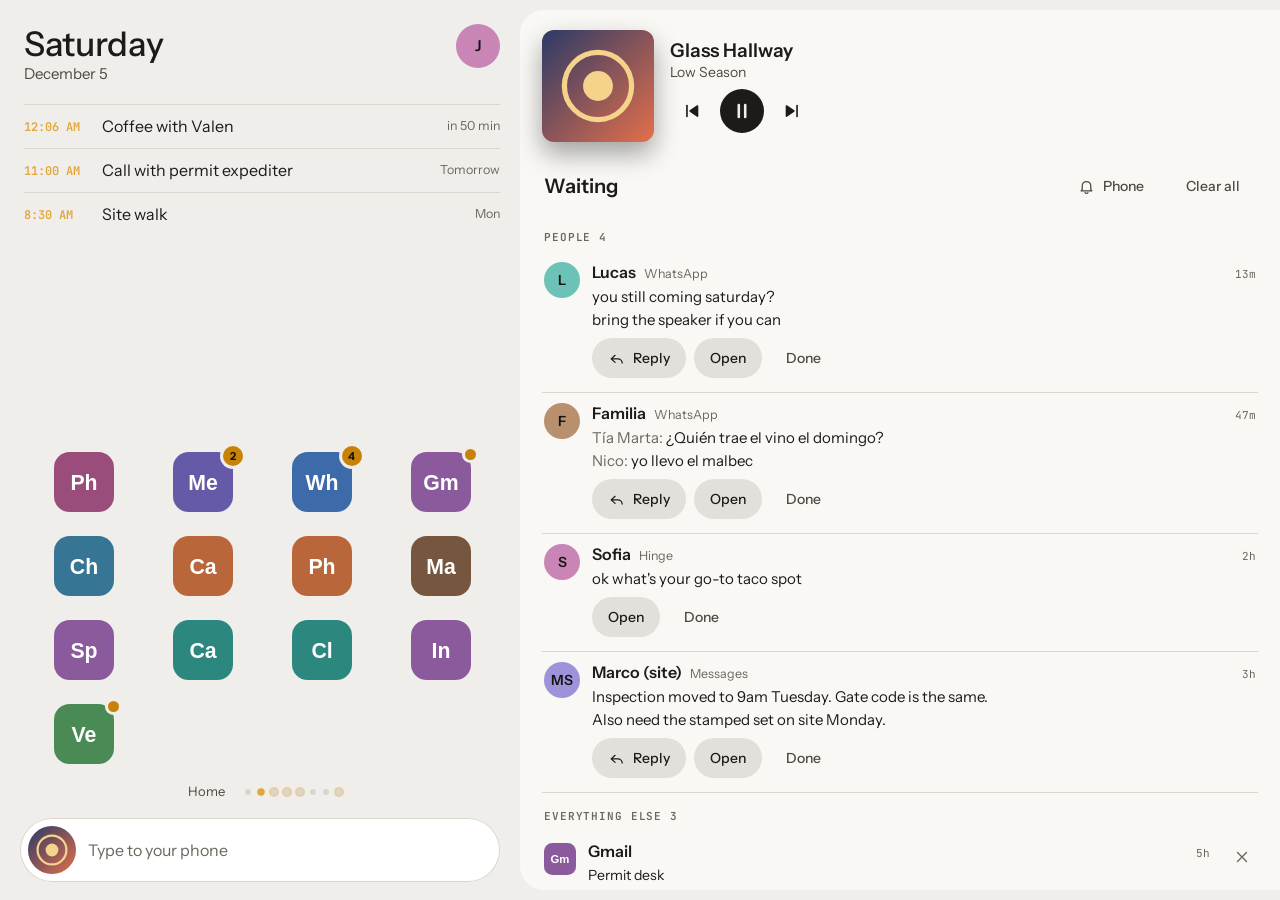
==== commit 57ec4d28: "One bar 1.3: pull down from the top opens Waiting, not the phone's shade - A swipe down that starts " ====
--- a/index.html
+++ b/index.html
@@ -246,6 +246,9 @@
   transition:transform .3s cubic-bezier(.3,.7,.4,1),visibility 0s linear .3s}
 .sheet.on{transform:none;visibility:visible;transition:transform .45s cubic-bezier(.2,1,.3,1),visibility 0s}
 .sheet.drag{transition:none!important;visibility:visible}
+.sheet.from-top{transform:translate3d(0,calc(-100vh - 40px),0)}
+.sheet.from-top .sh-grab{order:2;height:34px}
+.sheet.from-top.on{transform:none}
 .sheet.above-bar{bottom:var(--bar-h);border-radius:24px;left:12px;right:12px;max-height:calc(100% - var(--bar-h) - 24px)}
 .sh-grab{flex:none;height:22px;display:grid;place-items:center;touch-action:none}
 .sh-grab i{width:40px;height:4px;border-radius:2px;background:var(--line)}
@@ -879,7 +882,7 @@
      tap the bar        type to your phone: apps, people, .commands, sums, the web
      swipe sideways     next space; Home is in the middle: Recent (apps, settings, files) to its left, spaces to its right
      pull up            everything waiting, people first; reply right from the bar
-     pull down          every app, A–Z (pull down from the date at the top for the notification shade)
+     pull down          every app, A–Z (pull down from the date at the top: what's waiting, dropped in from above)
      tap the cover      the album-art player
      hold an app        options; hold and drag to reorder
    Unfolded, what's waiting sits beside home.
@@ -1889,6 +1892,7 @@
   function openSheet(kind, html, o = {}) {
     if (S.finding) exitFind();
     const sh = $('#sheet');
+    if (kind !== 'waiting' && sh.classList.contains('from-top')) { sh.classList.add('drag'); sh.classList.remove('from-top'); void sh.offsetWidth; sh.classList.remove('drag'); }
     S.sheet = kind;
     sh.classList.toggle('above-bar', !!o.aboveBar);
     $('#app').classList.toggle('bar-up', !!o.aboveBar);
@@ -1911,8 +1915,8 @@
 
   /* waiting: people first, then everything else, then what your phone is holding for you */
   function waitingHtml(inSide) {
-    let h = inSide ? '' : head('Waiting', waitingCount() ? '<button class="bt ghost" data-act="clear-all">Clear all</button>' : '');
-    if (inSide) h += `<div class="sh-title"><h2>Waiting</h2>${waitingCount() ? '<button class="bt ghost" data-act="clear-all">Clear all</button>' : ''}</div>`;
+    const right = `<button class="bt ghost" data-act="shade" aria-label="Phone notification shade">${ic('bell', 'sm')}Phone</button>` + (waitingCount() ? '<button class="bt ghost" data-act="clear-all">Clear all</button>' : '');
+    let h = head('Waiting', right);
     if (S.perms.notif === false) h += `<div class="perm"><b>See everything that comes in</b>Switchboard needs notification access to show messages here and reply to them.<div class="btns"><button class="bt pri" data-act="perm" data-v="notif">Allow access</button></div></div>`;
     const cs = convos(), os = others();
     if (cs.length) {
@@ -1954,9 +1958,12 @@
     }
     return h;
   }
-  function openWaiting() {
-    if (S.wide) return;
+  function openWaiting(fromTop) {
+    if (S.wide) { $('#sideBody').scrollTo({ top: 0, behavior: 'smooth' }); return; }
+    const sh = $('#sheet');
+    if (fromTop) { sh.classList.add('from-top', 'drag'); sh.classList.remove('on'); void sh.offsetWidth; sh.classList.remove('drag'); }
     openSheet('waiting', waitingHtml(), { aboveBar: true });
+    if (fromTop) buzz();
   }
   function renderSide() {
     if (!S.wide) return;
@@ -2281,6 +2288,7 @@
     'reply-cancel': () => { S.reply = null; q().value = ''; q().blur(); renderBar(); },
     'cv-done': v => { for (const n of S.notifs) if (n.live && convoKey(n) === v) B.notifDismiss(n.id); delete S.sent[v]; },
     'ag-done': v => { for (const n of S.notifs) if (n.live && n.pkg === v && !isConvo(n)) B.notifDismiss(n.id); },
+    shade: () => { closeSheet(); B.shade(); },
     'clear-all': () => { B.dismissAll(); S.sent = {}; toast('Cleared'); },
     earlier: () => { S.showEarlier = !S.showEarlier; refreshWaiting(); },
     sms: v => { B.sms(v, ''); exitFind(); },
@@ -2390,7 +2398,7 @@
       } else if (k.ax === 'up' && !S.wide) {
         if (-dy > 70 || vy < -0.5) settleWaiting(true); else settleWaiting(false);
       } else if (k.ax === 'down') {
-        if (dy > 60 || vy > 0.5) { if (el.id === 'top') B.shade(); else openDrawer(); }
+        if (dy > 60 || vy > 0.5) { if (el.id === 'top') openWaiting(true); else openDrawer(); }
       }
     };
     el.addEventListener('touchend', end); el.addEventListener('touchcancel', end);
@@ -2417,7 +2425,7 @@
     const sh = $('#sheet');
     if (S.sheet !== 'waiting-peek') {
       S.sheet = 'waiting-peek';
-      sh.classList.add('above-bar', 'drag'); sh.classList.remove('on'); $('#app').classList.add('bar-up');
+      sh.classList.add('above-bar', 'drag'); sh.classList.remove('on', 'from-top'); $('#app').classList.add('bar-up');
       $('#sheetBody').innerHTML = waitingHtml(); $('#sheetBody').scrollTop = 0;
     }
     const h = sh.offsetHeight + 30;
@@ -2435,14 +2443,16 @@
     el.addEventListener('touchstart', e => {
       const sc = scroller(); const t = e.touches[0];
       if (e.target.closest('#azstrip, .pl-bar, .pl-art, input, select')) { g = null; return; }
-      g = { y: t.clientY, x: t.clientX, top: !sc || sc.scrollTop <= 0, on: false, t: performance.now() };
+      const grab = !!e.target.closest('.sh-grab, .sh-title');
+      g = { y: t.clientY, x: t.clientX, grab, atBottom: grab, top: grab || el.classList.contains('from-top') || !sc || sc.scrollTop <= 0, on: false, t: performance.now() };
     }, { passive: true });
     el.addEventListener('touchmove', e => {
       if (!g || !g.top) return;
-      const t = e.touches[0], dy = t.clientY - g.y;
+      const up = el.classList.contains('from-top'), t = e.touches[0], dy = (t.clientY - g.y) * (up ? -1 : 1);
+      if (up && !g.atBottom) { const sc = scroller(); g.atBottom = !sc || sc.scrollTop + sc.clientHeight >= sc.scrollHeight - 2; if (!g.atBottom) { g = null; return; } }
       if (!g.on) { if (dy > 8 && dy > Math.abs(t.clientX - g.x)) { g.on = true; el.classList.add('drag'); } else if (dy < -4 || Math.abs(t.clientX - g.x) > 10) { g = null; return; } else return; }
       e.preventDefault();
-      el.style.transform = `translate3d(0,${Math.max(0, dy)}px,0)`;
+      el.style.transform = `translate3d(0,${Math.max(0, dy) * (up ? -1 : 1)}px,0)`;
       g.dy = dy;
     }, { passive: false });
     const end = () => {
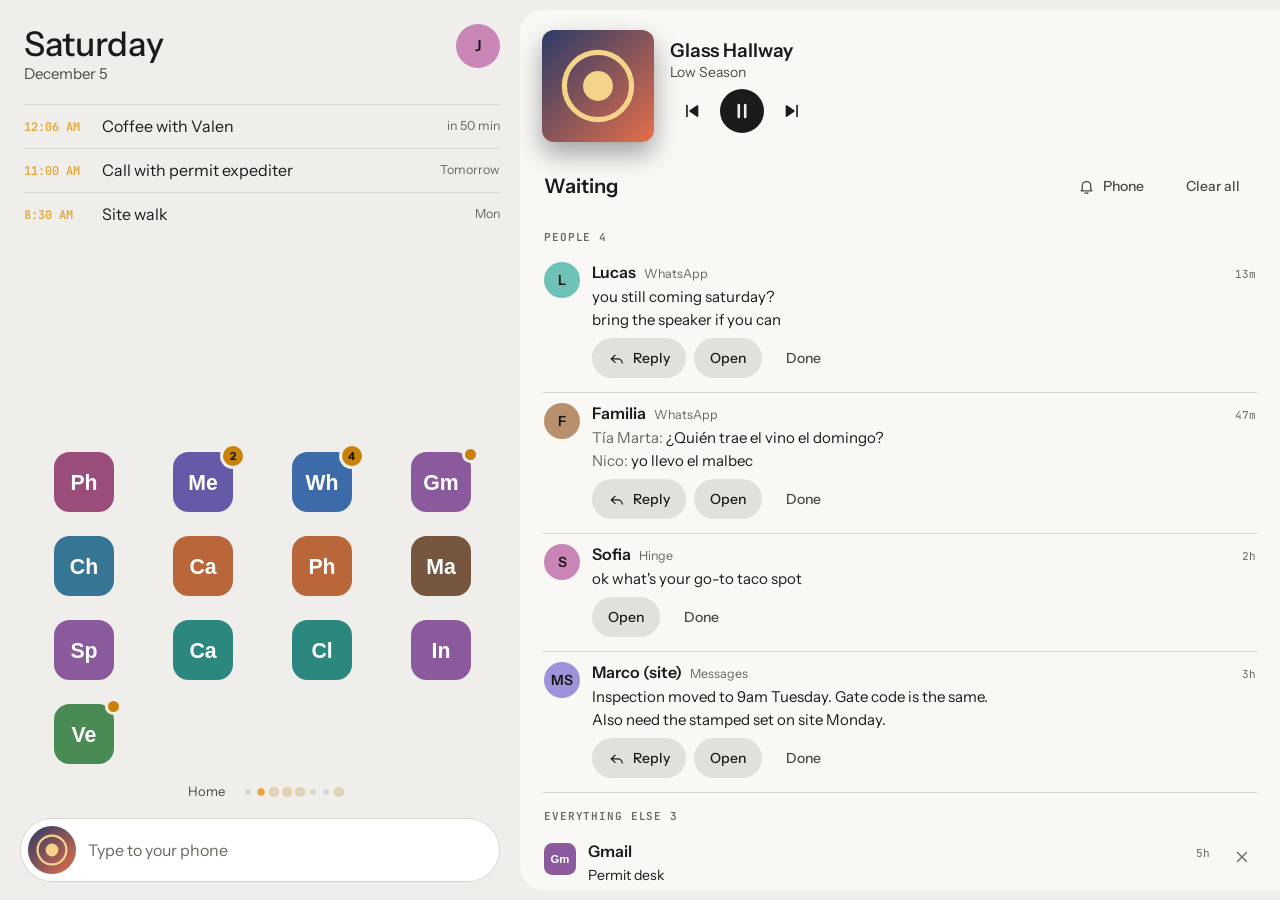
==== commit 9ebcfb22: "One bar 1.4: slide along the dots right away, no hold - Touch the dots and slide: it scrubs through " ====
--- a/index.html
+++ b/index.html
@@ -1348,8 +1348,14 @@
     renderDots(ps);
   }
   function renderDots(ps = pages()) {
-    $('#dots').innerHTML = `<button id="spacename" data-act="spaces" aria-label="Spaces: ${esc(ps[S.page].name)}">${esc(ps[S.page].name)}</button>` +
-      `<span class="dts" aria-hidden="true">${ps.map((p, i) => `<i class="${i === S.page ? 'on' : ''} ${i !== S.page && pageLit(p) ? 'lit' : ''}"></i>`).join('')}</span>`;
+    // Updated in place, never rebuilt: a finger may be sliding along them.
+    const box = $('#dots');
+    let nm = box.querySelector('#spacename'), dts = box.querySelector('.dts');
+    if (!nm) { box.innerHTML = '<button id="spacename" data-act="spaces"></button><span class="dts" aria-hidden="true"></span>'; nm = box.querySelector('#spacename'); dts = box.querySelector('.dts'); }
+    nm.textContent = ps[S.page].name; nm.setAttribute('aria-label', 'Spaces: ' + ps[S.page].name);
+    while (dts.children.length < ps.length) dts.appendChild(document.createElement('i'));
+    while (dts.children.length > ps.length) dts.lastChild.remove();
+    ps.forEach((p, i) => { const d = dts.children[i]; d.className = (i === S.page ? 'on' : '') + (i !== S.page && pageLit(p) ? ' lit' : ''); });
   }
   const stageW = () => $('#stage').clientWidth || 1;
   function placeTrack(dx = 0) { $('#track').style.transform = `translate3d(${-S.page * stageW() + dx}px,0,0)`; }
@@ -2357,7 +2363,7 @@
       const t = e.touches[0];
       g = { x: t.clientX, y: t.clientY, ax: null, pts: [[t.clientX, t.clientY, performance.now()]], tile: e.target.closest('#stage .tile[data-key]') };
       if (g.tile) g.lp = setTimeout(() => holdTile(g), 430);
-      if (el.id === 'dots') { const k = g; g.lp = setTimeout(() => startScrub(k), 260); }
+      if (el.id === 'dots') g.dots = true;
     }, { passive: true });
     el.addEventListener('touchmove', e => {
       if (!g) return;
@@ -2365,6 +2371,11 @@
       g.pts.push([t.clientX, t.clientY, performance.now()]); if (g.pts.length > 6) g.pts.shift();
       if (g.scrub) { e.preventDefault(); return scrubTo(t.clientX); }
       if (g.drag && g.ghost) { e.preventDefault(); return dragTile(g, t); }
+      if (g.dots && !g.ax) {
+        // On the dots, any slide scrubs straight away.
+        if (Math.hypot(dx, dy) < 6) return;
+        g.ax = 'scrub'; startScrub(g); e.preventDefault(); return;
+      }
       if (!g.ax) {
         if (Math.hypot(dx, dy) < 9) return;
         clearTimeout(g.lp);
@@ -2406,9 +2417,9 @@
   // The app drawer is the bar's empty state, opened without the keyboard.
   function openDrawer() { closeSheet(); hideAnswer(); S.fromDrawer = true; enterFind(); buzz(); }
 
-  // Hold the dots, then slide along them to go straight to any page.
+  // Slide along the dots to go straight to any page.
   function startScrub(g) {
-    g.scrub = true; buzz('long'); hideAnswer();
+    g.scrub = true; buzz(); hideAnswer();
     $('#dots').classList.add('scrub');
     scrubTo(g.x);
   }
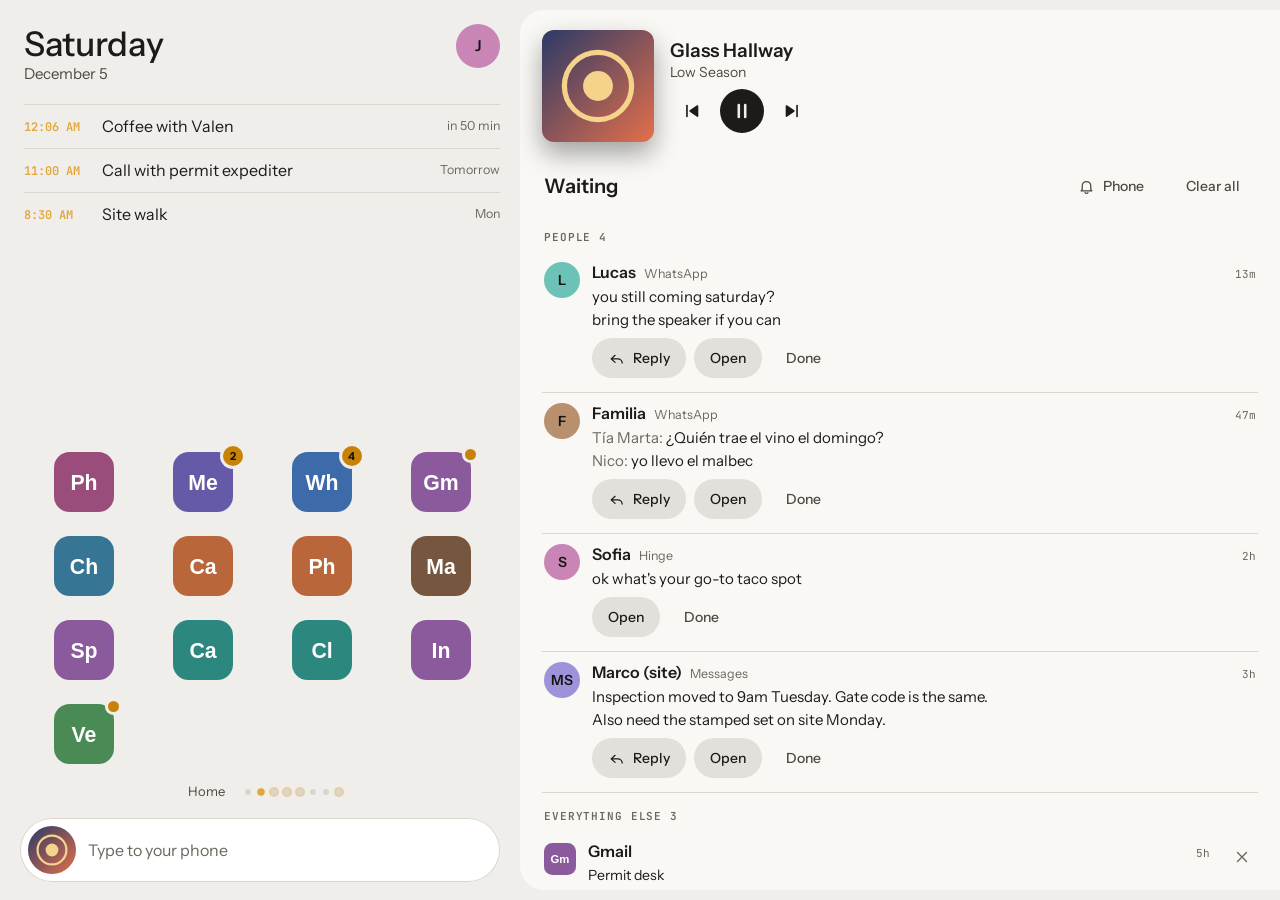
==== commit b5480ba9: "One bar 1.5: swipe a notification left to clear it - In Waiting (and the unfolded right pane), swipe" ====
--- a/index.html
+++ b/index.html
@@ -292,6 +292,9 @@
 .ph .mono{font-size:12.5px;color:var(--brass)}
 .perm{border-radius:16px;background:var(--raise);padding:14px;margin:4px 0 8px;font-size:14px;color:var(--ink-2)}
 .perm b{display:block;color:var(--ink);font-size:15px;margin-bottom:2px}
+.cv,.ag,.ag-acts{transition:transform .25s var(--glide),opacity .25s,height .25s .05s,padding .25s .05s,margin .25s .05s}
+.cv.swiping,.ag.swiping{transition:none}
+.cleared{overflow:hidden;pointer-events:none}
 .earlier-tg{width:100%;height:44px;display:flex;align-items:center;gap:8px;color:var(--ink-3);font-size:13px}
 
 /* lists in sheets */
@@ -1932,7 +1935,7 @@
         const target = c.items.filter(n => n.live && n.canReply).sort((x, y) => y.time - x.time)[0];
         const lines = items.map(n => `<div class="cv-line">${c.group && n.person ? `<em>${esc(n.person)}:</em> ` : ''}${esc(n.text)}</div>`).join('') +
           sent.map(s => `<div class="cv-line me">${esc(s)}</div>`).join('');
-        return `<div class="cv${S.reply && convoKey(S.reply) === c.key ? ' replying' : ''}">${av(c.name, 'round')}<div class="cv-main"><div class="cv-head"><b>${esc(c.name)}</b><span>${esc(a ? a.label : '')}</span><time>${esc(ago(c.last.time))}</time></div>${lines}` +
+        return `<div class="cv${S.reply && convoKey(S.reply) === c.key ? ' replying' : ''}" data-swipe="cv-done" data-sv="${esc(c.key)}">${av(c.name, 'round')}<div class="cv-main"><div class="cv-head"><b>${esc(c.name)}</b><span>${esc(a ? a.label : '')}</span><time>${esc(ago(c.last.time))}</time></div>${lines}` +
           `<div class="btns">${target ? `<button class="bt" data-act="reply" data-v="${esc(target.id)}">${ic('reply')}Reply</button>` : ''}` +
           `<button class="bt" data-act="nopen" data-v="${esc(c.last.id)}">Open</button><button class="bt ghost" data-act="cv-done" data-v="${esc(c.key)}">Done</button></div></div></div>`;
       }).join('');
@@ -1941,10 +1944,10 @@
       h += `<div class="sec-h">Everything else <span class="n">${os.reduce((s, g) => s + g.items.length, 0)}</span></div>`;
       h += os.map(g => {
         const a = appPkg(g.pkg), n = g.last, acts = arr(n.actions).slice(0, 2);
-        return `<div class="ag"><span class="gi">${appIco(a)}</span><button class="gm" data-act="nopen" data-v="${esc(n.id)}" style="text-align:left"><div class="cv-head"><b>${esc(a ? a.label : n.pkg)}</b>${g.items.length > 1 ? `<span>${g.items.length}</span>` : ''}<time>${esc(ago(n.time))}</time></div>` +
+        return `<div class="ag" data-swipe="ag-done" data-sv="${esc(g.pkg)}"><span class="gi">${appIco(a)}</span><button class="gm" data-act="nopen" data-v="${esc(n.id)}" style="text-align:left"><div class="cv-head"><b>${esc(a ? a.label : n.pkg)}</b>${g.items.length > 1 ? `<span>${g.items.length}</span>` : ''}<time>${esc(ago(n.time))}</time></div>` +
           `<div class="cv-line" style="color:var(--ink)">${esc(n.title)}</div>${n.text ? `<div class="cv-line">${esc(n.text)}</div>` : ''}</button>` +
           `<button class="x" data-act="ag-done" data-v="${esc(g.pkg)}" aria-label="Clear ${esc(a ? a.label : '')}">${ic('x', 'sm')}</button></div>` +
-          (acts.length ? `<div class="btns" style="margin:-4px 0 8px 44px">${acts.map((t, i) => `<button class="bt" data-act="naction" data-v="${esc(n.id)}" data-i="${i}">${esc(t)}</button>`).join('')}</div>` : '');
+          (acts.length ? `<div class="btns ag-acts" style="margin:-4px 0 8px 44px">${acts.map((t, i) => `<button class="bt" data-act="naction" data-v="${esc(n.id)}" data-i="${i}">${esc(t)}</button>`).join('')}</div>` : '');
       }).join('');
     }
     // Your phone: timers, reminders and the last thing the phone told you.
@@ -2476,6 +2479,43 @@
     el.addEventListener('touchend', end); el.addEventListener('touchcancel', end);
   }
 
+  /* swipe a notification left to clear it */
+  function swipeToClear(box) {
+    let g = null;
+    box.addEventListener('touchstart', e => {
+      const row = e.target.closest('[data-swipe]');
+      g = row ? { row, x: e.touches[0].clientX, y: e.touches[0].clientY, t: performance.now(), on: false, dx: 0 } : null;
+    }, { passive: true });
+    box.addEventListener('touchmove', e => {
+      if (!g) return;
+      const dx = e.touches[0].clientX - g.x, dy = e.touches[0].clientY - g.y;
+      if (!g.on) {
+        if (Math.abs(dy) > 10 && Math.abs(dy) > Math.abs(dx)) { g = null; return; }
+        if (dx > -10 || Math.abs(dx) < Math.abs(dy) * 1.2) return;
+        g.on = true; g.row.classList.add('swiping');
+      }
+      e.preventDefault(); e.stopPropagation();
+      g.dx = Math.min(0, dx);
+      g.row.style.transform = `translateX(${g.dx}px)`;
+      g.row.style.opacity = String(Math.max(0.15, 1 + g.dx / g.row.offsetWidth));
+    }, { passive: false });
+    const end = () => {
+      if (!g || !g.on) { g = null; return; }
+      const k = g; g = null; quietUntil = performance.now() + 350;
+      const v = k.dx / Math.max(1, performance.now() - k.t);
+      k.row.classList.remove('swiping');
+      if (k.dx < -k.row.offsetWidth * 0.33 || v < -0.6) {
+        const acts = k.row.nextElementSibling && k.row.nextElementSibling.classList.contains('ag-acts') ? k.row.nextElementSibling : null;
+        for (const el of [k.row, acts]) if (el) { el.style.height = el.offsetHeight + 'px'; el.classList.add('cleared'); }
+        void k.row.offsetWidth;
+        for (const el of [k.row, acts]) if (el) { el.style.transform = 'translateX(-110%)'; el.style.opacity = '0'; el.style.height = '0px'; el.style.paddingTop = el.style.paddingBottom = '0px'; el.style.marginTop = el.style.marginBottom = '0px'; }
+        buzz();
+        setTimeout(() => ACT[k.row.dataset.swipe](k.row.dataset.sv), 260);
+      } else { k.row.style.transform = ''; k.row.style.opacity = ''; }
+    };
+    box.addEventListener('touchend', end); box.addEventListener('touchcancel', end);
+  }
+
   /* hold an app: options; hold and drag: put it where you want */
   function holdTile(g) { g.held = true; g.tile.classList.add('lift'); buzz('long'); }
   function startDrag(g, t) {
@@ -2523,6 +2563,7 @@
     const app = $('#app');
     app.addEventListener('click', onClick);
     homeGestures($('#stage')); homeGestures($('#bar')); homeGestures($('#dots')); homeGestures($('#top'));
+    swipeToClear($('#sheetBody')); swipeToClear($('#sideBody'));
     pullToClose($('#sheet'), () => $('#sheetBody'), () => closeSheet());
     pullToClose($('#player'), () => $('#player .pl-body'), closePlayer);
     // Pull down at the top of the drawer (or the results) to put it away.
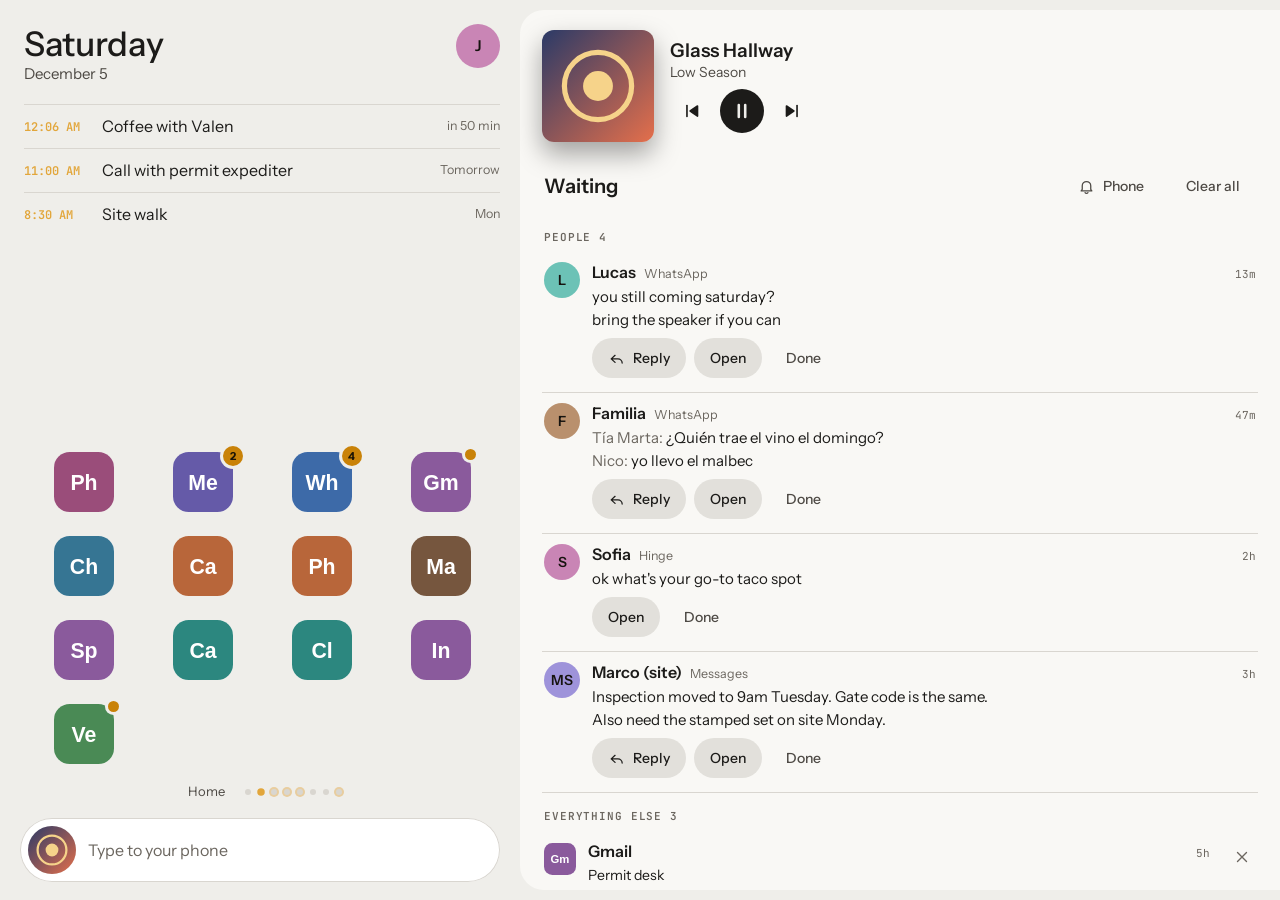
==== commit f9ae0f38: "One bar 1.7: wallpapers, profile picture and banner, alignment pass - Wallpaper (You -> Wallpaper, ." ====
--- a/index.html
+++ b/index.html
@@ -192,7 +192,7 @@
 .an-rows dt{color:var(--ink-3)}
 .an-rows dd{margin:0;min-width:0;overflow:hidden;text-overflow:ellipsis}
 .btns{display:flex;flex-wrap:wrap;gap:8px;margin-top:10px}
-.bt{height:40px;padding:0 16px;border-radius:20px;background:var(--field);font-size:14px;font-weight:500;display:inline-flex;align-items:center;gap:8px}
+.bt{height:40px;padding:0 16px;border-radius:20px;background:var(--field);font-size:14px;font-weight:500;line-height:1;display:inline-flex;align-items:center;justify-content:center;gap:8px;text-align:center;white-space:nowrap;flex:none}
 .bt.pri{background:var(--brass);color:var(--brass-ink)}
 .bt.ghost{background:transparent;color:var(--ink-2)}
 .bt:active{filter:brightness(1.12);transform:scale(.97)}
@@ -225,7 +225,7 @@
 .recent .tile .ico{width:48px;height:48px}
 .chips{display:flex;gap:6px;overflow-x:auto;padding:4px 0 6px;scrollbar-width:none}
 .chips::-webkit-scrollbar{display:none}
-.chip{height:36px;padding:0 14px;border-radius:18px;background:var(--raise);font:13px var(--font-mono);color:var(--ink-2);white-space:nowrap;flex:none;display:flex;align-items:center}
+.chip{height:36px;padding:0 14px;border-radius:18px;background:var(--raise);font:13px var(--font-mono);color:var(--ink-2);white-space:nowrap;flex:none;display:flex;align-items:center;justify-content:center}
 .az-wrap{position:relative}
 .az-letter{font:600 12px var(--font-mono);color:var(--ink-3);padding:12px 8px 6px;border-bottom:1px solid var(--line);margin-bottom:8px}
 .az-grid{display:grid;grid-template-columns:repeat(4,minmax(0,1fr));row-gap:12px;justify-items:center}
@@ -304,7 +304,7 @@
 .row .ri img{width:100%;height:100%}
 .row .rt{flex:1;min-width:0;line-height:1.25}
 .row .rt b{display:block;font-weight:500;white-space:nowrap;overflow:hidden;text-overflow:ellipsis}
-.row .rt small{display:block;font-size:13px;color:var(--ink-3);white-space:nowrap;overflow:hidden;text-overflow:ellipsis}
+.row .rt small{display:block;font-size:13px;color:var(--ink-3);line-height:1.3;margin-top:1px}
 .row .rr{font:12.5px var(--font-mono);color:var(--ink-3);flex:none}
 .row .lampdot{width:8px;height:8px;border-radius:50%;background:var(--lamp);box-shadow:0 0 8px var(--lamp-glow);flex:none}
 .row.on{background:var(--sel)}
@@ -320,7 +320,7 @@
 .ev .rt b{display:block;font-weight:500}
 .ev .rt small{display:block;font-size:13px;color:var(--ink-3)}
 .seg{display:flex;background:var(--field);border-radius:14px;padding:3px;gap:3px}
-.seg button{flex:1;height:38px;border-radius:11px;font-size:14px;color:var(--ink-2)}
+.seg button{flex:1;height:38px;border-radius:11px;font-size:14px;color:var(--ink-2);text-align:center;display:flex;align-items:center;justify-content:center}
 .seg button.on{background:var(--raise);color:var(--ink);font-weight:600;box-shadow:0 1px 3px rgba(0,0,0,.2)}
 .swatches{display:flex;gap:10px;flex-wrap:wrap;padding:4px 0}
 .sw{width:36px;height:36px;border-radius:50%;box-shadow:0 0 0 2px var(--sheet),0 0 0 3px transparent}
@@ -338,7 +338,10 @@
 
 /* you */
 .you-card{border-radius:20px;overflow:hidden;background:var(--raise);margin:2px 0 6px}
-.you-banner{height:84px;background:var(--brass);background-size:cover;background-position:center}
+.you-banner{display:block;width:100%;height:84px;background:var(--brass);background-size:cover;background-position:center;position:relative}
+.you-edit{position:absolute;right:10px;top:10px;width:30px;height:30px;border-radius:50%;display:grid;place-items:center;background:rgba(0,0,0,.45);color:#fff}
+.you-av{position:relative;display:inline-block;border-radius:50%}
+.you-av .cam{position:absolute;right:-2px;bottom:-2px;width:28px;height:28px;border-radius:50%;display:grid;place-items:center;background:var(--ink);color:var(--raise);box-shadow:0 0 0 3px var(--raise)}
 .you-id{padding:0 16px 16px;margin-top:-34px;position:relative}
 .you-id .av{width:72px;height:72px;border-radius:50%;font-size:24px;box-shadow:0 0 0 5px var(--raise)}
 .you-id h3{margin:10px 0 0;font-size:22px;line-height:28px;font-weight:600}
@@ -355,6 +358,7 @@
 .lkrow select{height:46px;border-radius:12px;border:1px solid var(--line);background:var(--raise);color:var(--ink);font:inherit;padding:0 8px;flex:none;width:126px}
 .lkrow .inp{flex:1}
 .lkrow .x{width:40px;height:40px;display:grid;place-items:center;color:var(--ink-3);border-radius:50%}
+.cmdlist{margin-top:4px}
 .cmdlist .cmdrow{width:100%;display:flex;gap:12px;align-items:baseline;padding:8px 2px;border-radius:10px}
 .cmdlist .cmdrow code{font:13.5px var(--font-mono);color:var(--brass);flex:none;min-width:92px}
 .cmdlist .cmdrow span{font-size:14px;color:var(--ink-2)}
@@ -393,6 +397,48 @@
   transition:transform .3s cubic-bezier(.3,.7,.4,1),visibility 0s linear .3s}
 .player.on{transform:none;visibility:visible;transition:transform .5s cubic-bezier(.2,1,.3,1),visibility 0s}
 .player.drag{transition:none!important}
+
+/* ---------- wallpaper ---------- */
+#wall{position:absolute;inset:0;z-index:0;background-size:cover;background-position:center 40%;background-repeat:no-repeat;pointer-events:none}
+#wallVeil{position:absolute;inset:0;z-index:0;background:var(--bg);opacity:0;pointer-events:none;transition:opacity .2s}
+#home,#side{position:relative;z-index:1}
+.app.has-wall{background:var(--bg)}
+.app.has-wall #bar{background:color-mix(in srgb,var(--raise) 72%,transparent);-webkit-backdrop-filter:blur(18px);backdrop-filter:blur(18px)}
+.app.has-wall .qt{background:color-mix(in srgb,var(--raise) 62%,transparent);-webkit-backdrop-filter:blur(14px);backdrop-filter:blur(14px)}
+.app.has-wall .qt.on{background:var(--brass)}
+.app.has-wall .g-row,.app.has-wall .g-quiet{border-top-color:color-mix(in srgb,var(--ink) 14%,transparent)}
+.app.has-wall #find{background:color-mix(in srgb,var(--bg) 90%,transparent);-webkit-backdrop-filter:blur(20px);backdrop-filter:blur(20px)}
+.app.has-wall #side{background:color-mix(in srgb,var(--sheet) 86%,transparent);-webkit-backdrop-filter:blur(20px);backdrop-filter:blur(20px)}
+.app.has-wall #dots.scrub{background:color-mix(in srgb,var(--raise) 72%,transparent)}
+.app.has-wall .tile .ico{box-shadow:0 2px 8px rgba(0,0,0,.18)}
+.wgrid{display:grid;grid-template-columns:44px repeat(3,minmax(0,1fr));gap:8px;align-items:center}
+.wgrid .wcol{font:600 11px var(--font-mono);letter-spacing:.06em;text-transform:uppercase;color:var(--ink-3);text-align:center}
+.wgrid .wrow{font:600 11px var(--font-mono);letter-spacing:.04em;text-transform:uppercase;color:var(--ink-3);writing-mode:vertical-rl;transform:rotate(180deg);justify-self:center}
+.wthumb{aspect-ratio:9/13;width:100%;border-radius:14px;background-size:cover;background-position:center 35%;box-shadow:0 0 0 1px var(--line) inset}
+.wthumb.on{box-shadow:0 0 0 3px var(--brass)}
+.rangerow{display:flex;align-items:center;gap:12px;font-size:13px;color:var(--ink-3)}
+.rangerow input{flex:1;accent-color:var(--brass);height:32px}
+/* ---------- move and zoom ---------- */
+.cropper{position:absolute;inset:0;z-index:80;background:#000;display:flex;flex-direction:column;color:#fff;animation:crIn .3s var(--glide)}
+.cropper.out{opacity:0;transition:opacity .2s}
+@keyframes crIn{from{opacity:0;transform:scale(1.03)}}
+.cr-head{display:flex;align-items:center;gap:8px;padding:12px;flex:none}
+.cr-head b{flex:1;text-align:center;font-size:16px;font-weight:600}
+.cr-head .bt{background:rgba(255,255,255,.14);color:#fff;min-width:84px}
+.cr-head .bt.pri{background:var(--brass);color:var(--brass-ink)}
+.cr-stage{position:relative;flex:1;min-height:0;overflow:hidden;touch-action:none}
+.cr-stage img{position:absolute;max-width:none;user-select:none;-webkit-user-drag:none;pointer-events:none}
+.cr-frame{position:absolute;pointer-events:none;box-shadow:0 0 0 9999px rgba(0,0,0,.62);border:2px solid rgba(255,255,255,.9);border-radius:12px}
+.cr-frame.cr-avatar{border-radius:50%}
+.cr-frame.cr-wall{border-radius:22px}
+.cr-foot{display:flex;align-items:center;gap:10px;padding:14px 18px calc(18px + env(safe-area-inset-bottom,0px));flex:none;flex-wrap:wrap}
+.cr-foot input{flex:1;accent-color:var(--brass);height:32px}
+.cr-tip{width:100%;text-align:center;font-size:12.5px;color:rgba(255,255,255,.6)}
+
+/* over a wallpaper: dots and text that hold up on any picture */
+.app.has-wall #dots .dts i{background:color-mix(in srgb,var(--ink) 30%,transparent)}
+.app.has-wall #dots .dts i.on{background:var(--brass)}
+.app.has-wall #top,.app.has-wall .glance,.app.has-wall #dots{text-shadow:0 1px 10px color-mix(in srgb,var(--bg) 85%,transparent),0 0 2px color-mix(in srgb,var(--bg) 60%,transparent)}
 .pl-grab{position:absolute;top:8px;left:50%;width:40px;height:5px;margin-left:-20px;border-radius:3px;background:rgba(255,255,255,.45);z-index:2}
 .pl-body>:not(.pl-stage){opacity:0;transition:opacity .15s}
 .player.on .pl-body>:not(.pl-stage){opacity:1;transition:opacity .35s .12s}
@@ -526,8 +572,10 @@
   <symbol id="i-qr" viewBox="0 0 24 24"><rect x="3.5" y="3.5" width="6.5" height="6.5" rx="1.4"/><rect x="14" y="3.5" width="6.5" height="6.5" rx="1.4"/><rect x="3.5" y="14" width="6.5" height="6.5" rx="1.4"/><path d="M14 14h2.5v2.5H14zM18 18h2.5v2.5H18zM14 18.5v2M18.5 14h2" stroke-width="1.6"/></symbol>
   <symbol id="i-share" viewBox="0 0 24 24"><circle cx="17.5" cy="5.5" r="2.5"/><circle cx="6.5" cy="12" r="2.5"/><circle cx="17.5" cy="18.5" r="2.5"/><path d="M8.7 10.8l6.6-4M8.7 13.2l6.6 4"/></symbol>
   <symbol id="i-link" viewBox="0 0 24 24"><path d="M10 14a4 4 0 0 0 5.7 0l3-3a4 4 0 0 0-5.7-5.7l-1 1M14 10a4 4 0 0 0-5.7 0l-3 3a4 4 0 0 0 5.7 5.7l1-1"/></symbol>
-<symbol id="i-bluetooth" viewBox="0 0 24 24"><path d="M7 7l10 10-5 4V3l5 4L7 17"/></symbol></svg>
+<symbol id="i-bluetooth" viewBox="0 0 24 24"><path d="M7 7l10 10-5 4V3l5 4L7 17"/></symbol><symbol id="i-camera" viewBox="0 0 24 24"><path d="M4 8h3l2-2.5h6L17 8h3v11H4z"/><circle cx="12" cy="13.5" r="3.5"/></symbol><symbol id="i-image" viewBox="0 0 24 24"><rect x="4" y="5" width="16" height="14" rx="2"/><circle cx="9" cy="10" r="1.5"/><path d="M20 16l-5-5-9 8"/></symbol><symbol id="i-clock" viewBox="0 0 24 24"><circle cx="12" cy="12" r="8"/><path d="M12 8v4l3 2"/></symbol></svg>
 <div id="app" class="app">
+  <div id="wall" aria-hidden="true"></div>
+  <div id="wallVeil" aria-hidden="true"></div>
   <main id="home">
     <header id="top">
       <button id="date" data-act="agenda" aria-label="This week"></button>
@@ -880,12 +928,17 @@
 
 </script>
 <script>
+/* The jere.ing sky: 12 wallpapers (dawn, day, dusk, night x clear, rain, storm) */
+window.SB_WALLS = {"dawn-clear": {"src": "[data-uri]", "dark": false}, "dawn-rain": {"src": "[data-uri]", "dark": false}, "dawn-storm": {"src": "[data-uri]", "dark": false}, "day-clear": {"src": "[data-uri]", "dark": false}, "day-rain": {"src": "[data-uri]", "dark": false}, "day-storm": {"src": "[data-uri]", "dark": false}, "dusk-clear": {"src": "[data-uri]", "dark": false}, "dusk-rain": {"src": "[data-uri]", "dark": false}, "dusk-storm": {"src": "[data-uri]", "dark": false}, "night-clear": {"src": "[data-uri]", "dark": true}, "night-rain": {"src": "[data-uri]", "dark": true}, "night-storm": {"src": "[data-uri]", "dark": true}};
+window.SB_WALL_THUMBS = {"dawn-clear": "[data-uri]", "dawn-rain": "[data-uri]", "dawn-storm": "[data-uri]", "day-clear": "[data-uri]", "day-rain": "[data-uri]", "day-storm": "[data-uri]", "dusk-clear": "[data-uri]", "dusk-rain": "[data-uri]", "dusk-storm": "[data-uri]", "night-clear": "[data-uri]", "night-rain": "[data-uri]", "night-storm": "[data-uri]"};
+</script>
+<script>
 /* Switchboard · One bar (page v1.0)
    One still screen: today, sixteen apps, the bar.
      tap the bar        type to your phone: apps, people, .commands, sums, the web
      swipe sideways     next space; Home is in the middle: Recent (apps, settings, files) to its left, spaces to its right
      pull up            everything waiting, people first; reply right from the bar
-     pull down          every app, A–Z (pull down from the date at the top: what's waiting, dropped in from above)
+     pull down          every app, A–Z; pull down again to type (pull down from the date at the top: what's waiting)
      tap the cover      the album-art player
      hold an app        options; hold and drag to reorder
    Unfolded, what's waiting sits beside home.
@@ -1254,7 +1307,7 @@
     });
   }
   async function loadPics() {
-    for (const k of ['banner', 'avatar']) {
+    for (const k of ['banner', 'avatar', 'wall']) {
       try { const b = D.pics && D.pics[k] ? await picIO(k) : null; if (b) PIC.url[k] = URL.createObjectURL(b); } catch (e) { /* no storage */ }
     }
     if (PIC.url.banner || PIC.url.avatar) renderAll();
@@ -1813,6 +1866,13 @@
     say('', Object.assign({ id: 'mate' }, mateAnswer()));
   }, { group: 'Fun' });
   // Launcher
+  def('wallpaper', '[none · auto · dawn · day · dusk · night] [clear · rain · storm]', 'Wallpaper', r => {
+    const w = norm(r).split(/\s+/).filter(Boolean);
+    if (!w.length) return wallpaperSheet();
+    if (w[0] === 'none' || w[0] === 'off') { D.wall = null; save(); applyWall(); return toast('No wallpaper'); }
+    const t = w.find(x => x === 'auto' || SKY_T.includes(x)) || (D.wall && D.wall.sky) || 'auto', x = w.find(y => SKY_W.includes(y)) || (D.wall && D.wall.weather) || 'clear';
+    D.wall = { kind: 'sky', sky: t, weather: x, dim: (D.wall && D.wall.dim) || 0 }; save(); applyWall(); toast('Wallpaper: ' + (t === 'auto' ? 'follows the time of day' : t) + ', ' + x);
+  }, { group: 'Launcher', alias: ['wall', 'sky'], sug: r => (/\s/.test(r) ? [] : optSug('wallpaper', ['auto', 'dawn', 'day', 'dusk', 'night', 'none'], r)) });
   def('names', '[on · off]', 'App names under icons', r => { D.fun.labels = r ? /^(on|1|yes)$/i.test(r) : !D.fun.labels; save(); applySkin(); toast(D.fun.labels ? 'App names on' : 'App names off'); }, { group: 'Launcher', alias: ['labels'] });
   def('theme', '<auto · dark · black · light>', 'Appearance', r => {
     const k = norm(r);
@@ -1889,12 +1949,187 @@
   }
   function applySkin() {
     const app = $('#app');
-    if (D.skin && D.skin !== 'auto') app.dataset.skin = D.skin; else delete app.dataset.skin;
+    const w = wallNow();
+    if (D.skin && D.skin !== 'auto') app.dataset.skin = D.skin;
+    else if (w) app.dataset.skin = w.dark ? 'dark' : 'light';   // Auto + wallpaper: text that reads on it
+    else delete app.dataset.skin;
     app.dataset.motion = D.fun.motion || 'calm';
     app.classList.toggle('nolabels', !D.fun.labels);
     const a = ACCENTS[D.fun.accent], props = ['--brass', '--brass-ink', '--lamp', '--lamp-glow'];
     if (a && D.fun.accent !== 'brass') [a[0], a[1], a[0], a[0] + '80'].forEach((v, i) => app.style.setProperty(props[i], v));
     else props.forEach(p => app.style.removeProperty(p));
+  }
+
+  /* ---------- wallpaper ---------- */
+  // The jere.ing sky (12 stills, built into the page) or your own photo. Stills only: a moving sky would redraw
+  // the home screen all the time and cost battery. "Follow the time of day" swaps the still at dawn, day, dusk
+  // and night, from sunrise and sunset, which costs nothing.
+  const WALLS = window.SB_WALLS || {}, WALL_THUMBS = window.SB_WALL_THUMBS || {};
+  const SKY_T = ['dawn', 'day', 'dusk', 'night'], SKY_W = ['clear', 'rain', 'storm'];
+  const HERE = { lat: 38.96, lon: -77.36 };   // Reston, VA: close enough for sunrise and sunset
+  function sunTimes(d) {
+    const rad = Math.PI / 180, start = new Date(d.getFullYear(), 0, 0), n = Math.floor((d - start) / DAY);
+    const g = 2 * Math.PI / 365 * (n - 1);
+    const eq = 229.18 * (0.000075 + 0.001868 * Math.cos(g) - 0.032077 * Math.sin(g) - 0.014615 * Math.cos(2 * g) - 0.040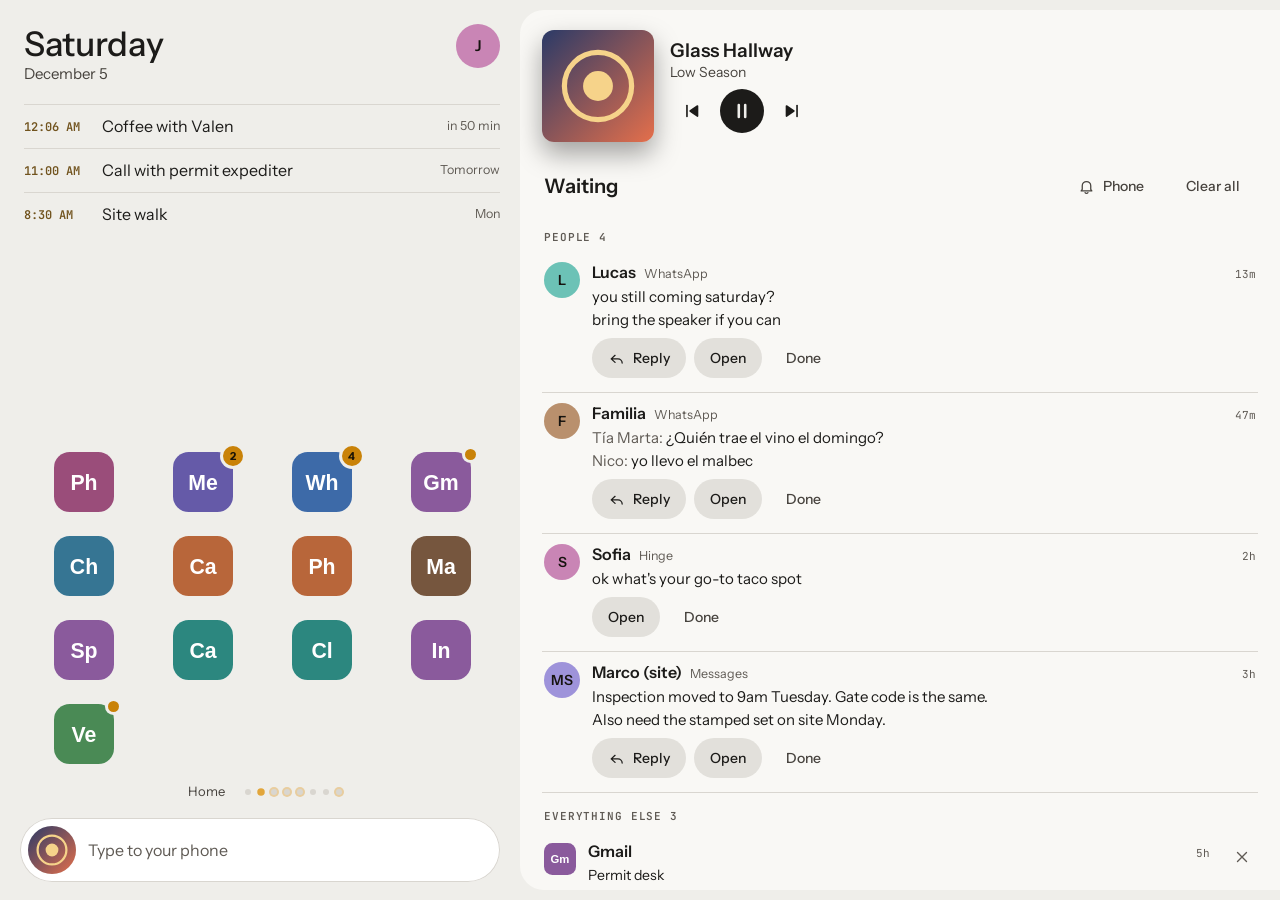
==== commit f7ac9411: "One bar 1.8: text contrast that holds up in every theme and on every sky Measured every visible text" ====
--- a/index.html
+++ b/index.html
@@ -9,9 +9,9 @@
 /* Switchboard · One bar.
    One still screen: today, sixteen apps, the bar. Tap the bar to type, swipe sideways for the next space,
    pull up for everything waiting. Unfolded, what's waiting sits beside home. */
-:root{
+:root{--bt-mix:100%; --bt-mix-wall:100%; --ink-2w:#ddd6cc; --ink-3w:#c4bcb1; 
   --bg:#171614; --sheet:#1c1a18; --raise:#252320; --field:#2d2a27; --line:#34302c;
-  --ink:#efe9e0; --ink-2:#bab2a7; --ink-3:#9a9186;
+  --ink:#efe9e0; --ink-2:#bdb5aa; --ink-3:#a59d92;
   --brass:#e2a63b; --brass-ink:#1c1406; --lamp:#ffc04d; --lamp-glow:rgba(255,192,77,.5);
   --call:#e4473c; --live:#3cc79b; --link:#f1b955;
   --scrim:rgba(0,0,0,.56); --sel:rgba(226,166,59,.16); --press:rgba(255,255,255,.06);
@@ -23,34 +23,34 @@
   color-scheme:dark;
 }
 @media (prefers-color-scheme: light){
-  :root:not([data-theme="dark"]){
+  :root:not([data-theme="dark"]){--bt-mix:50%; --bt-mix-wall:38%; --ink-2w:#2e2b28; --ink-3w:#423e39; 
     --bg:#efeeea; --sheet:#f9f8f5; --raise:#ffffff; --field:#e2e0db; --line:#d9d6d0;
-    --ink:#1c1b19; --ink-2:#4e4a45; --ink-3:#6b665f;
+    --ink:#1c1b19; --ink-2:#47433e; --ink-3:#5f5a54;
     --lamp:#c98208; --lamp-glow:rgba(217,143,18,.35); --link:#8a5400; --call:#c9332a; --live:#1d8a67;
     --scrim:rgba(24,20,16,.38); --sel:rgba(226,166,59,.24); --press:rgba(0,0,0,.05);
     color-scheme:light;
   }
 }
-:root[data-theme="light"]{
+:root[data-theme="light"]{--bt-mix:50%; --bt-mix-wall:38%; --ink-2w:#2e2b28; --ink-3w:#423e39; 
   --bg:#efeeea; --sheet:#f9f8f5; --raise:#ffffff; --field:#e2e0db; --line:#d9d6d0;
-  --ink:#1c1b19; --ink-2:#4e4a45; --ink-3:#6b665f;
+  --ink:#1c1b19; --ink-2:#47433e; --ink-3:#5f5a54;
   --lamp:#c98208; --lamp-glow:rgba(217,143,18,.35); --link:#8a5400; --call:#c9332a; --live:#1d8a67;
   --scrim:rgba(24,20,16,.38); --sel:rgba(226,166,59,.24); --press:rgba(0,0,0,.05);
   color-scheme:light;
 }
-.app[data-skin="dark"]{
+.app[data-skin="dark"]{--bt-mix:100%; --bt-mix-wall:100%; --ink-2w:#ddd6cc; --ink-3w:#c4bcb1; 
   --bg:#171614; --sheet:#1c1a18; --raise:#252320; --field:#2d2a27; --line:#34302c;
-  --ink:#efe9e0; --ink-2:#bab2a7; --ink-3:#9a9186; --lamp:#ffc04d; --link:#f1b955; --call:#e4473c; --live:#3cc79b;
+  --ink:#efe9e0; --ink-2:#bdb5aa; --ink-3:#a59d92; --lamp:#ffc04d; --link:#f1b955; --call:#e4473c; --live:#3cc79b;
   --scrim:rgba(0,0,0,.56); --sel:rgba(226,166,59,.16); --press:rgba(255,255,255,.06); color-scheme:dark;
 }
-.app[data-skin="black"]{
+.app[data-skin="black"]{--bt-mix:100%; --bt-mix-wall:100%; --ink-2w:#ddd6cc; --ink-3w:#c4bcb1; 
   --bg:#000; --sheet:#0c0c0b; --raise:#161614; --field:#1d1c1a; --line:#272523;
-  --ink:#efe9e0; --ink-2:#b3aba0; --ink-3:#958d82; --lamp:#ffc04d; --link:#f1b955; --call:#e4473c; --live:#3cc79b;
+  --ink:#efe9e0; --ink-2:#bcb4a9; --ink-3:#a39b90; --lamp:#ffc04d; --link:#f1b955; --call:#e4473c; --live:#3cc79b;
   --scrim:rgba(0,0,0,.7); --sel:rgba(226,166,59,.16); --press:rgba(255,255,255,.06); color-scheme:dark;
 }
-.app[data-skin="light"]{
+.app[data-skin="light"]{--bt-mix:50%; --bt-mix-wall:38%; --ink-2w:#2e2b28; --ink-3w:#423e39; 
   --bg:#efeeea; --sheet:#f9f8f5; --raise:#ffffff; --field:#e2e0db; --line:#d9d6d0;
-  --ink:#1c1b19; --ink-2:#4e4a45; --ink-3:#6b665f; --lamp:#c98208; --link:#8a5400; --call:#c9332a; --live:#1d8a67;
+  --ink:#1c1b19; --ink-2:#47433e; --ink-3:#5f5a54; --lamp:#c98208; --link:#8a5400; --call:#c9332a; --live:#1d8a67;
   --scrim:rgba(24,20,16,.38); --sel:rgba(226,166,59,.24); --press:rgba(0,0,0,.05); color-scheme:light;
 }
 
@@ -77,7 +77,7 @@
 #date{flex:1;min-width:0;border-radius:12px;padding:2px 0}
 #date .day{display:block;font-size:34px;line-height:40px;font-weight:500;letter-spacing:-.01em}
 #date .dt{display:block;font-size:15px;line-height:20px;color:var(--ink-2)}
-#date .dt b{font-weight:400;color:var(--lamp)}
+#date .dt b{font-weight:500;color:var(--brass-text)}
 #me{width:44px;height:44px;border-radius:50%;flex:none;position:relative;margin-top:2px}
 .av{width:36px;height:36px;border-radius:12px;flex:none;display:grid;place-items:center;font-weight:600;font-size:14px;color:var(--av-ink);background:var(--av2);background-size:cover;background-position:center;position:relative}
 .av.round{border-radius:50%}
@@ -88,7 +88,7 @@
 .av.app{background:none;border-radius:var(--icon-r);overflow:hidden}
 .av.app img{width:100%;height:100%}
 #me .av{width:44px;height:44px;border-radius:50%;font-size:15px}
-#me .moon{position:absolute;right:-2px;bottom:-2px;width:18px;height:18px;border-radius:50%;background:var(--bg);display:grid;place-items:center;color:var(--lamp)}
+#me .moon{position:absolute;right:-2px;bottom:-2px;width:18px;height:18px;border-radius:50%;background:var(--bg);display:grid;place-items:center;color:var(--brass-text)}
 #me .moon .i{width:13px;height:13px}
 
 #stage{position:relative;flex:1;min-height:0;overflow:hidden;overflow:clip;touch-action:none}
@@ -98,7 +98,7 @@
 .glance{flex:0 1 auto;min-height:0;overflow:hidden;overflow:clip;padding-top:12px}
 .g-row{width:100%;min-height:44px;display:flex;align-items:center;gap:14px;border-top:1px solid var(--line);padding:6px 0;border-radius:0}
 .g-row:active{background:var(--press)}
-.g-row .tm{width:64px;flex:none;white-space:nowrap;font:600 12px/1 var(--font-mono);color:var(--brass)}
+.g-row .tm{width:64px;flex:none;white-space:nowrap;font:600 12px/1 var(--font-mono);color:var(--brass-text)}
 .g-row .tt{flex:1;min-width:0;white-space:nowrap;overflow:hidden;text-overflow:ellipsis}
 .g-row .rl{flex:none;font-size:12.5px;color:var(--ink-3)}
 .g-row .gi{width:26px;height:26px;border-radius:var(--icon-r);overflow:hidden;flex:none}
@@ -151,7 +151,7 @@
 #dots.scrub .dts{gap:14px}
 #dots.scrub .dts i{transform:scale(1.5)}
 #dots.scrub .dts i.on{transform:scale(2.1)}
-#dots.scrub #spacename{color:var(--brass);font-weight:600}
+#dots.scrub #spacename{color:var(--brass-text);font-weight:600}
 
 /* ---------- the bar ---------- */
 #barwrap{flex:none;position:relative;padding:4px 20px 18px;z-index:30}
@@ -160,7 +160,7 @@
 .finding #bar,.replying #bar{box-shadow:0 0 0 2px var(--brass) inset}
 #cover{width:48px;height:48px;border-radius:50%;flex:none;overflow:hidden;background:var(--field);position:relative}
 #cover img{width:100%;height:100%;object-fit:cover}
-#slash{width:40px;height:48px;flex:none;display:grid;place-items:center;color:var(--brass)}
+#slash{width:40px;height:48px;flex:none;display:grid;place-items:center;color:var(--brass-text)}
 #replyChip{flex:none;height:40px;display:flex;align-items:center;gap:6px;padding:0 6px 0 12px;border-radius:20px;background:var(--sel);font-size:14px;max-width:46%}
 #replyChip b{font-weight:600;white-space:nowrap;overflow:hidden;text-overflow:ellipsis}
 #replyChip button{width:32px;height:32px;display:grid;place-items:center;border-radius:50%;color:var(--ink-2)}
@@ -181,7 +181,7 @@
 .an-head{display:flex;align-items:center;gap:10px}
 .an-head .av{width:28px;height:28px;border-radius:9px}
 .an-head .av .i{width:16px;height:16px}
-.an-head b{font-weight:600;color:var(--brass);font-size:14px}
+.an-head b{font-weight:600;color:var(--brass-text);font-size:14px}
 .an-head small{font:11px var(--font-mono);color:var(--ink-3);flex:1}
 .an-head .x{width:36px;height:36px;border-radius:50%;display:grid;place-items:center;color:var(--ink-3);margin:-6px -4px -6px 0}
 .an-body{padding:8px 2px 0 38px;font-size:15px}
@@ -210,7 +210,7 @@
 .f-row:active,.f-row.hi{background:var(--sel)}
 .f-row .ri{width:36px;height:36px;border-radius:var(--icon-r);overflow:hidden;flex:none;display:grid;place-items:center;background:var(--field);color:var(--ink-2)}
 .f-row .ri img{width:100%;height:100%}
-.f-row .ri.cmd{font:600 15px var(--font-mono);color:var(--brass);background:var(--raise)}
+.f-row .ri.cmd{font:600 15px var(--font-mono);color:var(--brass-text);background:var(--raise)}
 .f-row .rt{flex:1;min-width:0;display:flex;flex-direction:column;line-height:1.25}
 .f-row .rt b{font-weight:500;white-space:nowrap;overflow:hidden;text-overflow:ellipsis}
 .f-row .rt b code{font-family:var(--font-mono);font-size:14px}
@@ -289,7 +289,7 @@
 .ph .gi .i{width:17px;height:17px}
 .ph .tx{flex:1;min-width:0;font-size:15px}
 .ph .tx small{display:block;font-size:12.5px;color:var(--ink-3)}
-.ph .mono{font-size:12.5px;color:var(--brass)}
+.ph .mono{font-size:12.5px;color:var(--brass-text)}
 .perm{border-radius:16px;background:var(--raise);padding:14px;margin:4px 0 8px;font-size:14px;color:var(--ink-2)}
 .perm b{display:block;color:var(--ink);font-size:15px;margin-bottom:2px}
 .cv,.ag,.ag-acts{transition:transform .25s var(--glide),opacity .25s,height .25s .05s,padding .25s .05s,margin .25s .05s}
@@ -310,11 +310,11 @@
 .row.on{background:var(--sel)}
 .row .more{width:40px;height:40px;border-radius:50%;display:grid;place-items:center;color:var(--ink-3);flex:none}
 .check{width:24px;height:24px;border-radius:8px;border:2px solid var(--line);display:grid;place-items:center;flex:none;color:transparent}
-.check.on{background:var(--brass);border-color:var(--brass);color:var(--brass-ink)}
+.check.on{background:var(--brass);border-color:var(--brass-text);color:var(--brass-ink)}
 .check .i{width:15px;height:15px;stroke-width:2.6}
 .day-h{font:600 12px var(--font-mono);color:var(--ink-3);padding:14px 2px 4px;letter-spacing:.04em}
 .ev{width:100%;display:flex;gap:14px;align-items:center;min-height:50px;padding:6px 2px;border-top:1px solid var(--line)}
-.ev .tm{width:64px;white-space:nowrap;flex:none;font:600 12px var(--font-mono);color:var(--brass)}
+.ev .tm{width:64px;white-space:nowrap;flex:none;font:600 12px var(--font-mono);color:var(--brass-text)}
 .ev .bar{width:3px;align-self:stretch;border-radius:2px;flex:none}
 .ev .rt{flex:1;min-width:0}
 .ev .rt b{display:block;font-weight:500}
@@ -326,7 +326,7 @@
 .sw{width:36px;height:36px;border-radius:50%;box-shadow:0 0 0 2px var(--sheet),0 0 0 3px transparent}
 .sw.on{box-shadow:0 0 0 2px var(--sheet),0 0 0 4px var(--ink)}
 .inp{width:100%;height:46px;border-radius:12px;border:1px solid var(--line);background:var(--raise);padding:0 14px;outline:0;font-size:16px}
-.inp:focus{border-color:var(--brass)}
+.inp:focus{border-color:var(--brass-text)}
 .lbl-s{font-size:13px;color:var(--ink-3);padding:12px 2px 6px;display:block}
 .chipset{display:flex;flex-wrap:wrap;gap:8px}
 .chipset button{height:38px;padding:0 14px;border-radius:19px;background:var(--field);font-size:14px;display:flex;align-items:center;gap:6px}
@@ -360,7 +360,7 @@
 .lkrow .x{width:40px;height:40px;display:grid;place-items:center;color:var(--ink-3);border-radius:50%}
 .cmdlist{margin-top:4px}
 .cmdlist .cmdrow{width:100%;display:flex;gap:12px;align-items:baseline;padding:8px 2px;border-radius:10px}
-.cmdlist .cmdrow code{font:13.5px var(--font-mono);color:var(--brass);flex:none;min-width:92px}
+.cmdlist .cmdrow code{font:13.5px var(--font-mono);color:var(--brass-text);flex:none;min-width:92px}
 .cmdlist .cmdrow span{font-size:14px;color:var(--ink-2)}
 .note{display:flex;gap:10px;padding:10px 2px;border-bottom:1px solid var(--line);align-items:flex-start}
 .note p{flex:1;margin:0;font-size:15px;white-space:pre-wrap;overflow-wrap:anywhere;user-select:text;-webkit-user-select:text}
@@ -417,7 +417,7 @@
 .wthumb{aspect-ratio:9/13;width:100%;border-radius:14px;background-size:cover;background-position:center 35%;box-shadow:0 0 0 1px var(--line) inset}
 .wthumb.on{box-shadow:0 0 0 3px var(--brass)}
 .rangerow{display:flex;align-items:center;gap:12px;font-size:13px;color:var(--ink-3)}
-.rangerow input{flex:1;accent-color:var(--brass);height:32px}
+.rangerow input{flex:1;accent-color:var(--brass-text);height:32px}
 /* ---------- move and zoom ---------- */
 .cropper{position:absolute;inset:0;z-index:80;background:#000;display:flex;flex-direction:column;color:#fff;animation:crIn .3s var(--glide)}
 .cropper.out{opacity:0;transition:opacity .2s}
@@ -432,13 +432,18 @@
 .cr-frame.cr-avatar{border-radius:50%}
 .cr-frame.cr-wall{border-radius:22px}
 .cr-foot{display:flex;align-items:center;gap:10px;padding:14px 18px calc(18px + env(safe-area-inset-bottom,0px));flex:none;flex-wrap:wrap}
-.cr-foot input{flex:1;accent-color:var(--brass);height:32px}
+.cr-foot input{flex:1;accent-color:var(--brass-text);height:32px}
 .cr-tip{width:100%;text-align:center;font-size:12.5px;color:rgba(255,255,255,.6)}
 
 /* over a wallpaper: dots and text that hold up on any picture */
 .app.has-wall #dots .dts i{background:color-mix(in srgb,var(--ink) 30%,transparent)}
 .app.has-wall #dots .dts i.on{background:var(--brass)}
 .app.has-wall #top,.app.has-wall .glance,.app.has-wall #dots{text-shadow:0 1px 10px color-mix(in srgb,var(--bg) 85%,transparent),0 0 2px color-mix(in srgb,var(--bg) 60%,transparent)}
+
+/* readable text colours: the accent as text is darkened on light backgrounds, more so over a wallpaper;
+   greys get stronger over a wallpaper, where the background varies */
+.app{--brass-text:color-mix(in srgb,var(--brass) var(--bt-mix),#000)}
+.app.has-wall{--brass-text:color-mix(in srgb,var(--brass) var(--bt-mix-wall),#000);--ink-2:var(--ink-2w);--ink-3:var(--ink-3w)}
 .pl-grab{position:absolute;top:8px;left:50%;width:40px;height:5px;margin-left:-20px;border-radius:3px;background:rgba(255,255,255,.45);z-index:2}
 .pl-body>:not(.pl-stage){opacity:0;transition:opacity .15s}
 .player.on .pl-body>:not(.pl-stage){opacity:1;transition:opacity .35s .12s}
